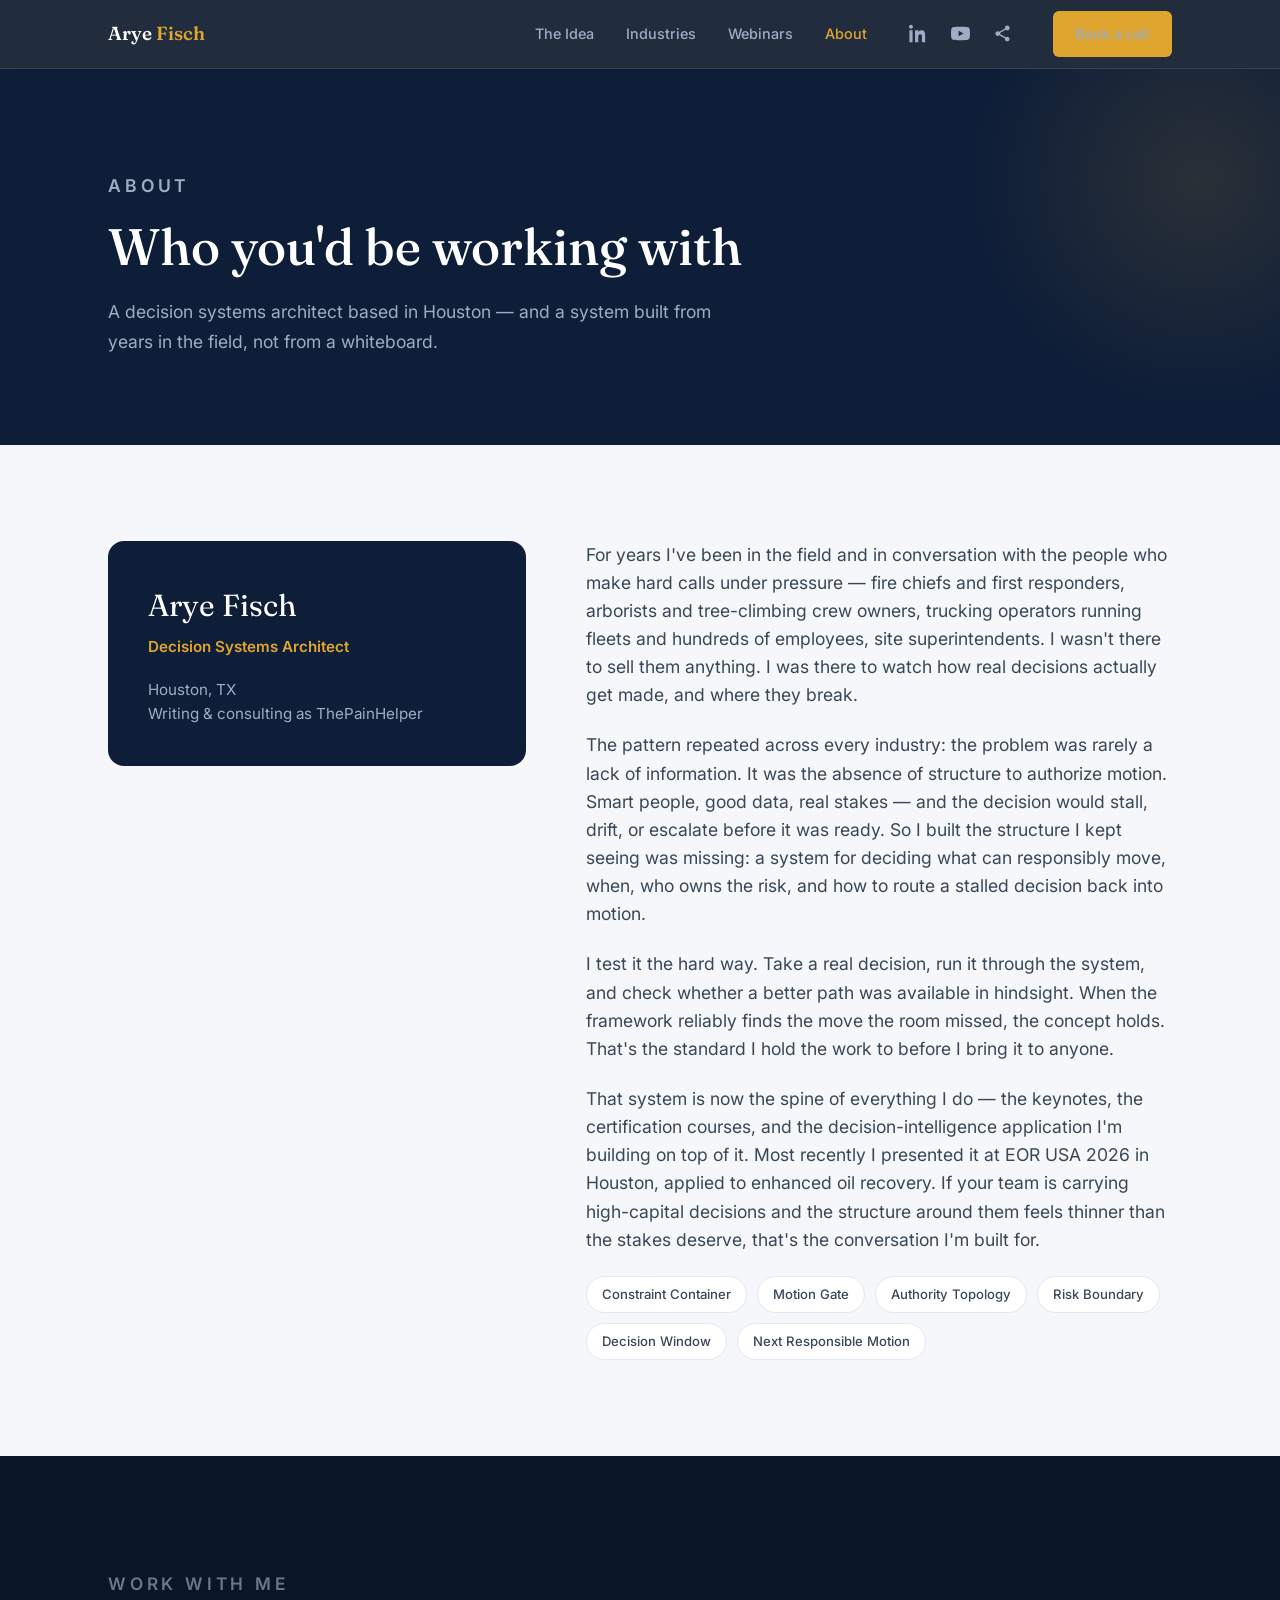
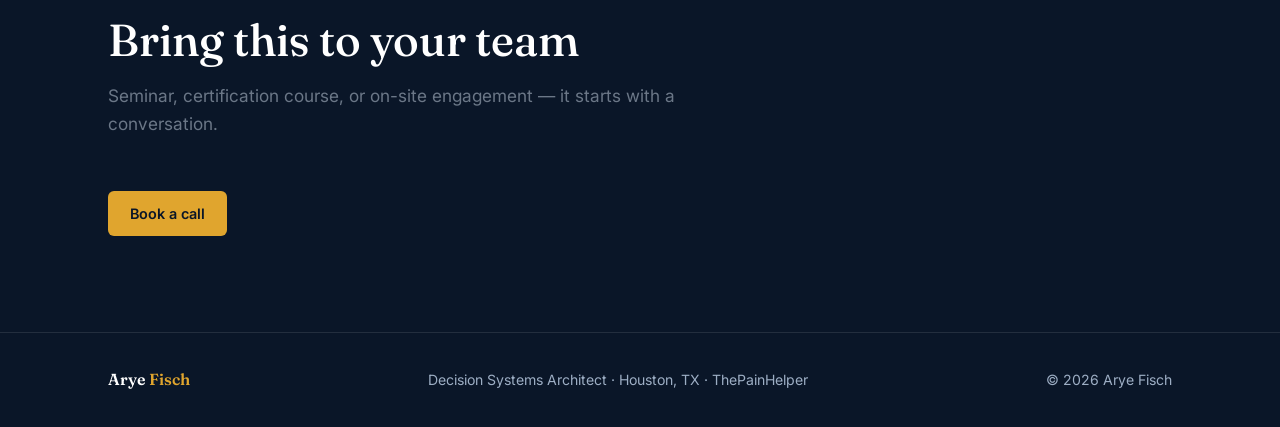
==== about.html @ ab2cb219 "Add files via upload" ====
<!DOCTYPE html>
<!-- aryefisch.com | Created: 2026-06-19 08:44 CDT (regenerated) -->
<html lang="en">
<head>
<meta charset="UTF-8" />
<meta name="viewport" content="width=device-width, initial-scale=1.0" />
<title>About — Arye Fisch</title>
<meta name="description" content="Arye Fisch, decision systems architect in Houston. Years of fieldwork across high-stakes industries, distilled into a system for what's allowed to move." />
<meta property="og:type" content="website" />
<meta property="og:site_name" content="Arye Fisch" />
<meta property="og:title" content="About — Arye Fisch" />
<meta property="og:description" content="Arye Fisch, decision systems architect in Houston. Years of fieldwork across high-stakes industries, distilled into a system for what's allowed to move." />
<meta property="og:url" content="https://aryefisch.com/about.html" />
<meta property="og:image" content="https://aryefisch.com/og-card.png" />
<meta property="og:image:width" content="1200" />
<meta property="og:image:height" content="630" />
<meta name="twitter:card" content="summary_large_image" />
<meta name="twitter:title" content="About — Arye Fisch" />
<meta name="twitter:description" content="Arye Fisch, decision systems architect in Houston. Years of fieldwork across high-stakes industries, distilled into a system for what's allowed to move." />
<meta name="twitter:image" content="https://aryefisch.com/og-card.png" />
<link rel="icon" type="image/png" sizes="32x32" href="favicon-32.png" />
<link rel="apple-touch-icon" href="apple-touch-icon.png" />
<link rel="preconnect" href="https://fonts.googleapis.com" />
<link rel="preconnect" href="https://fonts.gstatic.com" crossorigin />
<link href="https://fonts.googleapis.com/css2?family=Fraunces:opsz,wght@9..144,400;9..144,500;9..144,600&family=Inter:wght@400;500;600;700&display=swap" rel="stylesheet" />
<link rel="stylesheet" href="styles.css" />
</head>
<body>
<header>
  <div class="wrap nav">
    <a href="index.html" class="brand">Arye <span>Fisch</span></a>
    <nav class="nav-links" id="navLinks">
      <a href="idea.html">The Idea</a>
      <a href="industries.html">Industries</a>
      <a href="webinars.html">Webinars</a>
      <a href="about.html" class="active">About</a>
      <div class="nav-social">
        <a href="https://www.linkedin.com/in/arye-fisch-304724164" class="ic" aria-label="LinkedIn" target="_blank" rel="noopener"><svg viewBox="0 0 24 24"><path d="M4.98 3.5C4.98 4.88 3.87 6 2.5 6S0 4.88 0 3.5 1.12 1 2.5 1s2.48 1.12 2.48 2.5zM.5 8h4V23h-4V8zm7.5 0h3.8v2.05h.05c.53-1 1.83-2.05 3.77-2.05 4.03 0 4.78 2.65 4.78 6.1V23h-4v-6.6c0-1.57-.03-3.6-2.2-3.6-2.2 0-2.53 1.72-2.53 3.49V23h-4V8z"/></svg></a>
        <a href="https://www.youtube.com/@AryeFisch" class="ic" aria-label="YouTube" target="_blank" rel="noopener"><svg viewBox="0 0 24 24"><path d="M23.5 6.2a3 3 0 0 0-2.1-2.1C19.5 3.5 12 3.5 12 3.5s-7.5 0-9.4.6A3 3 0 0 0 .5 6.2 31 31 0 0 0 0 12a31 31 0 0 0 .5 5.8 3 3 0 0 0 2.1 2.1c1.9.6 9.4.6 9.4.6s7.5 0 9.4-.6a3 3 0 0 0 2.1-2.1A31 31 0 0 0 24 12a31 31 0 0 0-.5-5.8zM9.6 15.6V8.4l6.2 3.6-6.2 3.6z"/></svg></a>
        <button class="ic share-btn" id="shareBtn" aria-label="Share this site"><svg viewBox="0 0 24 24"><path d="M18 16.08c-.76 0-1.44.3-1.96.77L8.91 12.7c.05-.23.09-.46.09-.7s-.04-.47-.09-.7l7.05-4.11c.54.5 1.25.81 2.04.81 1.66 0 3-1.34 3-3s-1.34-3-3-3-3 1.34-3 3c0 .24.04.47.09.7L8.04 9.81C7.5 9.31 6.79 9 6 9c-1.66 0-3 1.34-3 3s1.34 3 3 3c.79 0 1.5-.31 2.04-.81l7.12 4.16c-.05.21-.08.43-.08.65 0 1.61 1.31 2.92 2.92 2.92s2.92-1.31 2.92-2.92-1.31-2.92-2.92-2.92z"/></svg></button>
      </div>
      <a href="index.html#contact" class="btn btn-amber">Book a call</a>
    </nav>
    <button class="nav-toggle" id="navToggle" aria-label="Menu" aria-expanded="false"><span></span><span></span><span></span></button>
  </div>
</header>

<section class="page-hero">
  <div class="wrap">
    <p class="eyebrow">About</p>
    <h1>Who you'd be working with</h1>
    <p>A decision systems architect based in Houston — and a system built from years in the field, not from a whiteboard.</p>
  </div>
</section>

<section>
  <div class="wrap">
    <div class="about-grid">
      <div class="about-card">
        <div class="name">Arye Fisch</div>
        <div class="role">Decision Systems Architect</div>
        <div class="loc">Houston, TX<br>Writing &amp; consulting as ThePainHelper</div>
      </div>
      <div class="about-body">
        <p>For years I've been in the field and in conversation with the people who make hard calls under pressure — fire chiefs and first responders, arborists and tree-climbing crew owners, trucking operators running fleets and hundreds of employees, site superintendents. I wasn't there to sell them anything. I was there to watch how real decisions actually get made, and where they break.</p>
        <p>The pattern repeated across every industry: the problem was rarely a lack of information. It was the absence of structure to authorize motion. Smart people, good data, real stakes — and the decision would stall, drift, or escalate before it was ready. So I built the structure I kept seeing was missing: a system for deciding what can responsibly move, when, who owns the risk, and how to route a stalled decision back into motion.</p>
        <p>I test it the hard way. Take a real decision, run it through the system, and check whether a better path was available in hindsight. When the framework reliably finds the move the room missed, the concept holds. That's the standard I hold the work to before I bring it to anyone.</p>
        <p>That system is now the spine of everything I do — the keynotes, the certification courses, and the decision-intelligence application I'm building on top of it. Most recently I presented it at EOR USA 2026 in Houston, applied to enhanced oil recovery. If your team is carrying high-capital decisions and the structure around them feels thinner than the stakes deserve, that's the conversation I'm built for.</p>
        <div class="vocab"><span>Constraint Container</span><span>Motion Gate</span><span>Authority Topology</span><span>Risk Boundary</span><span>Decision Window</span><span>Next Responsible Motion</span></div>
      </div>
    </div>
  </div>
</section>

<section class="contact">
  <div class="wrap">
    <div class="section-head on-dark"><p class="eyebrow">Work with me</p><h2>Bring this to your team</h2><p>Seminar, certification course, or on-site engagement — it starts with a conversation.</p></div>
    <a href="index.html#contact" class="btn btn-amber">Book a call</a>
  </div>
</section>
<footer>
  <div class="wrap foot">
    <span class="brand">Arye <span style="color:var(--amber)">Fisch</span></span>
    <span>Decision Systems Architect · Houston, TX · ThePainHelper</span>
    <span>© 2026 Arye Fisch</span>
  </div>
</footer>
<script>
  const toggle=document.getElementById('navToggle'),links=document.getElementById('navLinks');
  toggle.addEventListener('click',()=>{const o=links.classList.toggle('open');toggle.setAttribute('aria-expanded',o);});
  links.querySelectorAll('a').forEach(a=>a.addEventListener('click',()=>links.classList.remove('open')));
  const sb=document.getElementById('shareBtn');
  if(sb){sb.addEventListener('click',async()=>{const data={title:document.title,text:'Decision intelligence for high-stakes decisions.',url:location.href};try{if(navigator.share){await navigator.share(data);}else{await navigator.clipboard.writeText(location.href);sb.classList.add('copied');setTimeout(()=>sb.classList.remove('copied'),1600);}}catch(e){}});}
  const io=new IntersectionObserver(es=>{es.forEach(e=>{if(e.isIntersecting){e.target.classList.add('in');io.unobserve(e.target);}})},{threshold:0.12});
  document.querySelectorAll('.section-head,.about-grid,.about-body p').forEach(el=>{el.classList.add('reveal');io.observe(el);});
</script>
</body>
</html>
---- styles.css ----
/*  aryefisch.com — shared styles
    Created: 2026-06-19 08:44 CDT
    Linked by index.html, idea.html, webinars.html, about.html  */

:root{
  --ink:#0E1E38; --ink-deep:#0A1628;
  --amber:#E0A52E; --amber-soft:#f0c468;
  --paper:#F5F7FA; --paper-2:#ffffff;
  --slate:#3A4757; --muted:#6B7787; --muted-dark:#9DAEC4;
  --line:#E2E8F0; --line-dark:rgba(255,255,255,0.10);
  --serif:'Fraunces',Georgia,serif; --sans:'Inter',system-ui,-apple-system,sans-serif;
  --wrap:1120px;
}
*{box-sizing:border-box;}
html{scroll-behavior:smooth;}
body{margin:0;font-family:var(--sans);color:var(--slate);background:var(--paper);line-height:1.6;-webkit-font-smoothing:antialiased;}
a{color:inherit;text-decoration:none;}
.wrap{max-width:var(--wrap);margin:0 auto;padding:0 28px;}
.eyebrow{font-size:.72rem;font-weight:600;letter-spacing:.22em;text-transform:uppercase;color:var(--amber);}
h1,h2,h3{font-family:var(--serif);font-weight:500;line-height:1.1;margin:0;}

/* NAV */
header{position:sticky;top:0;z-index:50;background:rgba(10,22,40,.9);backdrop-filter:blur(10px);border-bottom:1px solid var(--line-dark);}
.nav{display:flex;align-items:center;justify-content:space-between;height:68px;}
.brand{font-family:var(--serif);font-size:1.18rem;font-weight:600;color:#fff;}
.brand span{color:var(--amber);}
.nav-links{display:flex;align-items:center;gap:32px;}
.nav-links a{font-size:.9rem;font-weight:500;color:var(--muted-dark);transition:color .2s;}
.nav-links a:hover,.nav-links a.active{color:#fff;}
.nav-links a.active{color:var(--amber);}
.btn{display:inline-block;font-family:var(--sans);font-weight:600;font-size:.9rem;padding:11px 22px;border-radius:6px;transition:transform .15s,background .2s;cursor:pointer;border:none;}
.btn-amber{background:var(--amber);color:var(--ink-deep);}
.btn-amber:hover{background:var(--amber-soft);transform:translateY(-1px);}
.btn-ghost{border:1px solid var(--line-dark);color:#fff;background:transparent;}
.btn-ghost:hover{border-color:var(--amber);color:var(--amber);}
.nav-toggle{display:none;background:none;border:none;cursor:pointer;padding:8px;}
.nav-toggle span{display:block;width:22px;height:2px;background:#fff;margin:4px 0;transition:.25s;}

/* HERO (home) */
.hero{background:var(--ink);color:#fff;padding:104px 0 112px;position:relative;overflow:hidden;}
.hero::after{content:"";position:absolute;right:-12%;top:-30%;width:640px;height:640px;background:radial-gradient(circle,rgba(224,165,46,.16),transparent 62%);pointer-events:none;}
.hero .eyebrow{margin-bottom:26px;}
.hero h1{font-size:clamp(2.4rem,5.4vw,4.2rem);letter-spacing:-.01em;max-width:16ch;}
.hero h1 .accent{color:var(--amber);font-style:italic;}
.hero p.lede{margin:30px 0 38px;max-width:54ch;font-size:1.12rem;color:var(--muted-dark);line-height:1.7;}
.hero-cta{display:flex;gap:14px;flex-wrap:wrap;}
.rule{margin-top:54px;padding-top:22px;border-top:1px solid var(--line-dark);font-family:var(--serif);font-style:italic;font-size:1.05rem;color:#cdd8e8;}

/* PAGE HERO (interior) */
.page-hero{background:var(--ink);color:#fff;padding:80px 0 70px;position:relative;overflow:hidden;}
.page-hero::after{content:"";position:absolute;right:-14%;top:-40%;width:520px;height:520px;background:radial-gradient(circle,rgba(224,165,46,.13),transparent 62%);pointer-events:none;}
.page-hero .eyebrow{margin-bottom:18px;}
.page-hero h1{font-size:clamp(2rem,4.4vw,3.2rem);max-width:20ch;}
.page-hero p{margin-top:22px;max-width:56ch;font-size:1.1rem;color:var(--muted-dark);line-height:1.7;}

/* SECTIONS */
section{padding:96px 0;}
.section-head{max-width:62ch;margin-bottom:54px;}
.section-head h2{font-size:clamp(1.8rem,3.6vw,2.7rem);margin-top:14px;color:var(--ink);}
.section-head.on-dark h2{color:#fff;}
.section-head p{margin-top:18px;font-size:1.08rem;color:var(--muted);}
.on-dark .section-head p{color:var(--muted-dark);}
.dark{background:var(--ink-deep);color:#fff;}
.lead-body p{font-size:1.1rem;color:var(--slate);max-width:64ch;margin:0 0 22px;}
.dark .lead-body p{color:#dbe3ef;}

/* CONTRAST */
.contrast{display:grid;grid-template-columns:1fr 1fr;gap:24px;}
.contrast .col{background:rgba(255,255,255,.03);border:1px solid var(--line-dark);border-radius:12px;padding:34px;}
.contrast .col h3{font-size:1.15rem;margin-bottom:20px;font-family:var(--sans);font-weight:600;}
.contrast .is h3{color:var(--amber);} .contrast .not h3{color:#E06B5A;}
.contrast ul{list-style:none;margin:0;padding:0;}
.contrast li{padding:11px 0;border-bottom:1px solid var(--line-dark);font-size:1.02rem;color:#dbe3ef;}
.contrast li:last-child{border-bottom:none;}

/* CARDS */
.cards{display:grid;grid-template-columns:repeat(3,1fr);gap:24px;}
.card{background:var(--paper-2);border:1px solid var(--line);border-radius:14px;padding:34px 30px;display:flex;flex-direction:column;transition:transform .2s,box-shadow .2s,border-color .2s;}
.card:hover{transform:translateY(-4px);box-shadow:0 18px 40px -22px rgba(14,30,56,.35);border-color:var(--amber);}
.card .kicker{font-size:.72rem;font-weight:600;letter-spacing:.2em;text-transform:uppercase;color:var(--amber);}
.card h3{font-size:1.5rem;margin:14px 0;color:var(--ink);}
.card p{font-size:1rem;color:var(--muted);flex-grow:1;}
.card a.more{margin-top:22px;font-weight:600;font-size:.92rem;color:var(--ink);}
.card a.more:hover{color:var(--amber);}

/* REVERSE VALIDATION block */
.rv{display:grid;grid-template-columns:1fr 1fr;gap:30px;align-items:stretch;}
.rv .step{background:var(--paper-2);border:1px solid var(--line);border-left:3px solid var(--amber);border-radius:10px;padding:28px;}
.rv .step .n{font-family:var(--serif);font-size:1.1rem;color:var(--amber);font-weight:600;}
.rv .step h3{font-size:1.2rem;margin:8px 0 10px;color:var(--ink);}
.rv .step p{color:var(--muted);font-size:1rem;margin:0;}
.callout{background:var(--ink);color:#fff;border-radius:14px;padding:40px;margin-top:40px;}
.callout .eyebrow{margin-bottom:14px;}
.callout p{font-family:var(--serif);font-style:italic;font-size:1.3rem;line-height:1.5;color:#fff;max-width:40ch;margin:0;}

/* VIDEO */
.video-embed{position:relative;width:100%;padding-top:56.25%;border-radius:12px;overflow:hidden;background:var(--ink-deep);border:1px solid var(--line);}
.video-embed iframe{position:absolute;inset:0;width:100%;height:100%;border:0;}
.video-grid{display:grid;grid-template-columns:1fr 1fr;gap:28px;}
.video-placeholder{position:relative;width:100%;padding-top:56.25%;border-radius:12px;background:var(--ink-deep);border:1px dashed var(--line-dark);}
.video-placeholder span{position:absolute;inset:0;display:flex;align-items:center;justify-content:center;color:var(--muted-dark);font-size:.92rem;text-align:center;padding:20px;}

/* WEBINARS */
.webinar-card{background:var(--paper-2);border:1px solid var(--line);border-radius:14px;padding:36px;display:grid;grid-template-columns:auto 1fr auto;gap:30px;align-items:center;}
.webinar-card .date{text-align:center;border-right:1px solid var(--line);padding-right:30px;}
.webinar-card .date .day{font-family:var(--serif);font-size:2.4rem;color:var(--ink);line-height:1;}
.webinar-card .date .mo{font-size:.8rem;font-weight:600;letter-spacing:.18em;text-transform:uppercase;color:var(--amber);margin-top:6px;}
.webinar-card h3{font-size:1.4rem;color:var(--ink);}
.webinar-card .meta{color:var(--muted);font-size:.95rem;margin-top:6px;}
.empty-state{background:var(--paper-2);border:1px dashed var(--line);border-radius:14px;padding:46px;text-align:center;}
.empty-state h3{font-size:1.4rem;color:var(--ink);margin-bottom:12px;}
.empty-state p{color:var(--muted);max-width:46ch;margin:0 auto 24px;}
.expect{display:grid;grid-template-columns:repeat(3,1fr);gap:24px;margin-top:10px;}
.expect .item{padding:26px;background:rgba(255,255,255,.03);border:1px solid var(--line-dark);border-radius:12px;}
.expect .item h4{font-family:var(--sans);font-weight:600;color:var(--amber);margin:0 0 10px;font-size:1.05rem;}
.expect .item p{margin:0;color:#dbe3ef;font-size:.98rem;}

/* ABOUT */
.about-grid{display:grid;grid-template-columns:1fr 1.4fr;gap:60px;align-items:start;}
.about-card{background:var(--ink);color:#fff;border-radius:16px;padding:40px;position:sticky;top:92px;}
.about-card .name{font-family:var(--serif);font-size:1.9rem;color:#fff;}
.about-card .role{color:var(--amber);font-weight:600;font-size:.95rem;margin-top:6px;}
.about-card .loc{color:var(--muted-dark);margin-top:18px;font-size:.95rem;}
.about-body p{font-size:1.1rem;color:var(--slate);margin:0 0 22px;}
.vocab{display:flex;flex-wrap:wrap;gap:10px;margin-top:8px;}
.vocab span{font-size:.82rem;font-weight:500;color:var(--slate);background:#fff;border:1px solid var(--line);border-radius:30px;padding:7px 15px;}

/* CREDIBILITY BAND (under hero) */
.cred-band{background:var(--paper-2);border-bottom:1px solid var(--line);padding:22px 0;}
.cred{display:flex;align-items:center;gap:18px;flex-wrap:wrap;}
.cred .eyebrow{flex-shrink:0;}
.cred p{margin:0;color:var(--slate);font-size:1rem;flex:1;min-width:240px;}
.cred p strong{color:var(--ink);font-weight:600;}
.cred a{color:var(--ink);font-weight:600;font-size:.92rem;flex-shrink:0;}
.cred a:hover{color:var(--amber);}

/* DARK CARD VARIANT (for offer section on dark) */
.dark .card{background:rgba(255,255,255,.04);border-color:var(--line-dark);}
.dark .card h3{color:#fff;}
.dark .card p{color:var(--muted-dark);}
.dark .card a.more{color:#fff;}
.dark .card:hover{border-color:var(--amber);box-shadow:none;}

/* PROOF */
.proof{background:var(--ink);color:#fff;text-align:center;padding:72px 0;}
.proof .eyebrow{margin-bottom:18px;}
.proof h2{font-size:clamp(1.6rem,3vw,2.2rem);color:#fff;max-width:24ch;margin:0 auto;}
.proof p{margin-top:16px;color:var(--muted-dark);font-size:1.05rem;}

/* CONTACT */
.contact{background:var(--ink-deep);color:#fff;}
.contact-grid{display:grid;grid-template-columns:1fr 1fr;gap:60px;align-items:start;}
.contact h2{font-size:clamp(1.9rem,3.6vw,2.8rem);color:#fff;}
.contact p.sub{color:var(--muted-dark);font-size:1.08rem;margin-top:18px;max-width:42ch;}
.contact .direct{margin-top:30px;}
.contact .direct a{color:var(--amber);font-weight:600;font-size:1.05rem;}
form{display:flex;flex-direction:column;gap:16px;}
.field label{display:block;font-size:.8rem;font-weight:600;letter-spacing:.08em;text-transform:uppercase;color:var(--muted-dark);margin-bottom:7px;}
.field input,.field textarea{width:100%;background:rgba(255,255,255,.04);border:1px solid var(--line-dark);border-radius:8px;padding:13px 15px;color:#fff;font-family:var(--sans);font-size:1rem;transition:border-color .2s;}
.field input:focus,.field textarea:focus{outline:none;border-color:var(--amber);}
.field textarea{resize:vertical;min-height:120px;}
form .btn-amber{margin-top:6px;align-self:flex-start;}

/* FOOTER */
footer{background:var(--ink-deep);color:var(--muted-dark);border-top:1px solid var(--line-dark);padding:34px 0;}
.foot{display:flex;justify-content:space-between;align-items:center;gap:16px;flex-wrap:wrap;font-size:.88rem;}
.foot .brand{font-size:1rem;}

/* reveal */
.reveal{opacity:0;transform:translateY(20px);transition:opacity .7s ease,transform .7s ease;}
.reveal.in{opacity:1;transform:none;}

@media(max-width:880px){
  .nav-links{position:fixed;inset:68px 0 auto 0;background:var(--ink-deep);flex-direction:column;gap:0;padding:8px 0;border-bottom:1px solid var(--line-dark);display:none;}
  .nav-links.open{display:flex;}
  .nav-links a{padding:15px 28px;width:100%;}
  .nav-links .btn{margin:12px 28px;text-align:center;}
  .nav-toggle{display:block;}
  .contrast,.cards,.about-grid,.contact-grid,.rv,.video-grid,.expect{grid-template-columns:1fr;}
  .about-card{position:static;order:-1;}
  .webinar-card{grid-template-columns:1fr;text-align:center;}
  .webinar-card .date{border-right:none;border-bottom:1px solid var(--line);padding:0 0 18px;}
  section{padding:72px 0;}
  .hero{padding:80px 0 88px;}
}
@media(prefers-reduced-motion:reduce){
  *{scroll-behavior:auto;}
  .reveal{opacity:1;transform:none;transition:none;}
  .card:hover,.btn:hover{transform:none;}
}

/* ============ ADDED: nav social + share, industries, scope, linkedin ============ */

/* NAV SOCIAL + SHARE */
.nav-social{display:flex;align-items:center;gap:4px;}
.ic{display:inline-flex;align-items:center;justify-content:center;width:38px;height:38px;border-radius:8px;color:var(--muted-dark);background:transparent;border:none;cursor:pointer;transition:color .2s,background .2s;position:relative;}
.ic:hover{color:#fff;background:rgba(255,255,255,.07);}
.ic svg{width:19px;height:19px;fill:currentColor;}
.share-btn.copied::after{content:"Link copied";position:absolute;top:42px;right:0;background:var(--amber);color:var(--ink-deep);font-size:.72rem;font-weight:600;padding:5px 9px;border-radius:6px;white-space:nowrap;}

/* SCOPE (bigness, felt) */
.scope-statement{font-family:var(--serif);font-size:clamp(1.6rem,3.4vw,2.45rem);line-height:1.34;color:#fff;max-width:22ch;}
.scope-statement .am{color:var(--amber);font-style:italic;}
.scope-note{margin-top:28px;color:var(--muted-dark);font-size:1.05rem;max-width:52ch;}

/* INDUSTRIES ACCORDION */
.industries{display:flex;flex-direction:column;gap:16px;max-width:880px;}
.acc{border:1px solid var(--line);border-radius:14px;background:var(--paper-2);overflow:hidden;transition:border-color .2s;}
.acc[open]{border-color:var(--amber);}
.acc summary{list-style:none;cursor:pointer;padding:28px 30px;display:flex;align-items:center;gap:18px;}
.acc summary::-webkit-details-marker{display:none;}
.acc .tag{font-size:.68rem;font-weight:600;letter-spacing:.16em;text-transform:uppercase;color:var(--amber);border:1px solid var(--amber);border-radius:30px;padding:4px 11px;flex-shrink:0;}
.acc .tag.soon{color:var(--muted);border-color:var(--line);}
.acc summary h3{font-size:1.45rem;color:var(--ink);flex:1;}
.acc .plus{width:22px;height:22px;flex-shrink:0;position:relative;}
.acc .plus::before,.acc .plus::after{content:"";position:absolute;background:var(--muted);border-radius:2px;transition:transform .25s;}
.acc .plus::before{top:10px;left:1px;width:20px;height:2px;}
.acc .plus::after{left:10px;top:1px;width:2px;height:20px;}
.acc[open] .plus::after{transform:rotate(90deg);opacity:0;}
.acc .body{padding:4px 30px 34px;}
.acc .body>p{color:var(--slate);font-size:1.05rem;margin:0 0 22px;max-width:64ch;}
.acc h4{font-family:var(--sans);font-size:.78rem;font-weight:600;letter-spacing:.14em;text-transform:uppercase;color:var(--amber);margin:26px 0 14px;}
.acc ul.plain{list-style:none;margin:0;padding:0;}
.acc ul.plain li{padding:9px 0 9px 22px;position:relative;color:var(--slate);border-bottom:1px solid var(--line);}
.acc ul.plain li:last-child{border-bottom:none;}
.acc ul.plain li::before{content:"";position:absolute;left:2px;top:17px;width:7px;height:7px;border-radius:50%;background:var(--amber);}
.offer{display:grid;grid-template-columns:repeat(3,1fr);gap:16px;}
.offer .o{border:1px solid var(--line);border-radius:10px;padding:22px;}
.offer .o .k{font-size:.7rem;font-weight:600;letter-spacing:.14em;text-transform:uppercase;color:var(--amber);}
.offer .o strong{display:block;font-family:var(--serif);font-weight:600;font-size:1.12rem;color:var(--ink);margin:8px 0 8px;}
.offer .o p{margin:0;font-size:.94rem;color:var(--muted);}
.acc.locked{opacity:.7;}
.acc.locked summary{cursor:default;}
.acc.locked summary h3{color:var(--muted);}

/* LATEST ON LINKEDIN */
.li-latest{display:inline-flex;align-items:center;gap:16px;background:var(--paper-2);border:1px solid var(--line);border-radius:12px;padding:16px 24px 16px 18px;transition:border-color .2s,transform .15s;}
.li-latest:hover{border-color:var(--amber);transform:translateY(-2px);}
.li-latest .badge{width:42px;height:42px;border-radius:9px;background:var(--ink);display:flex;align-items:center;justify-content:center;color:#fff;flex-shrink:0;}
.li-latest .badge svg{width:21px;height:21px;fill:currentColor;}
.li-latest .t{font-size:.72rem;letter-spacing:.14em;text-transform:uppercase;color:var(--muted);font-weight:600;}
.li-latest .h{color:var(--ink);font-weight:600;font-size:1.02rem;margin-top:3px;}
.li-latest .arrow{color:var(--amber);font-weight:700;margin-left:6px;}

@media(max-width:880px){
  .offer{grid-template-columns:1fr;}
  .nav-social{order:-1;width:100%;justify-content:flex-start;padding:12px 22px;border-bottom:1px solid var(--line-dark);margin-bottom:4px;gap:8px;}
}
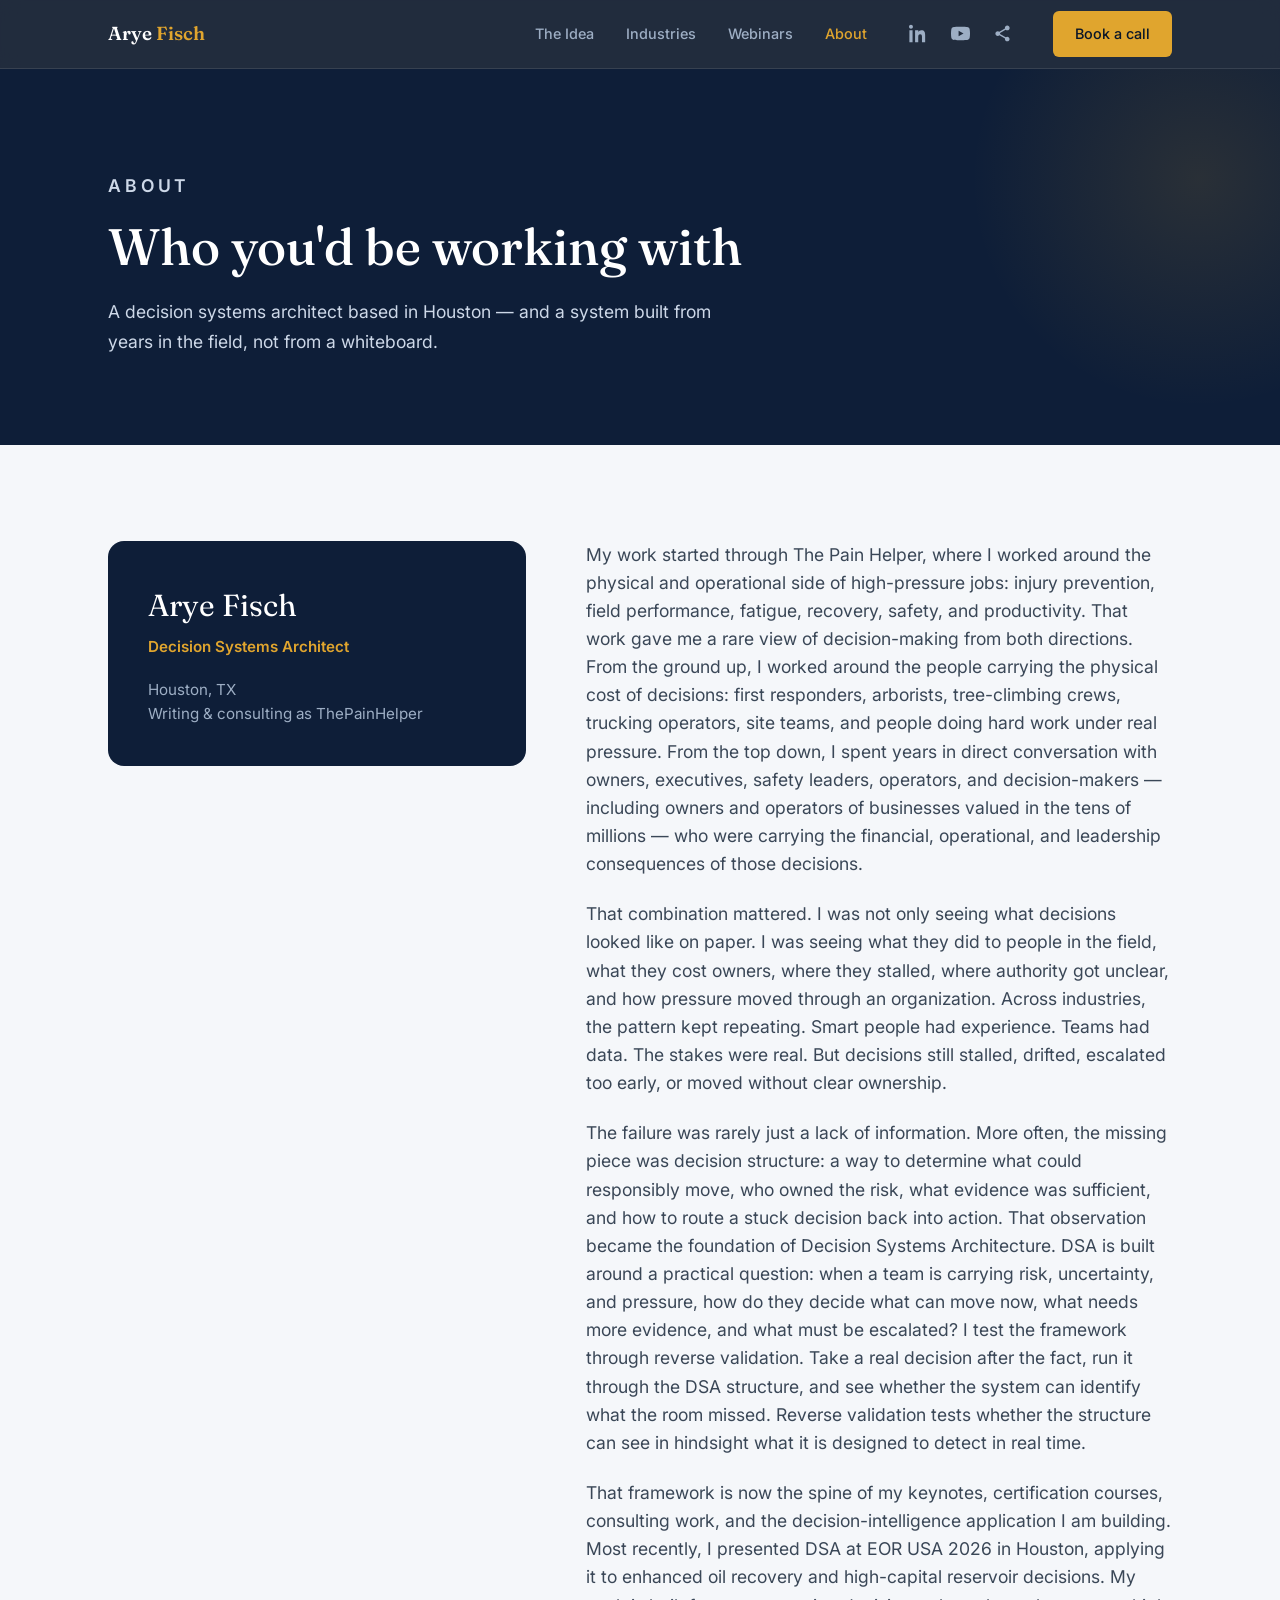
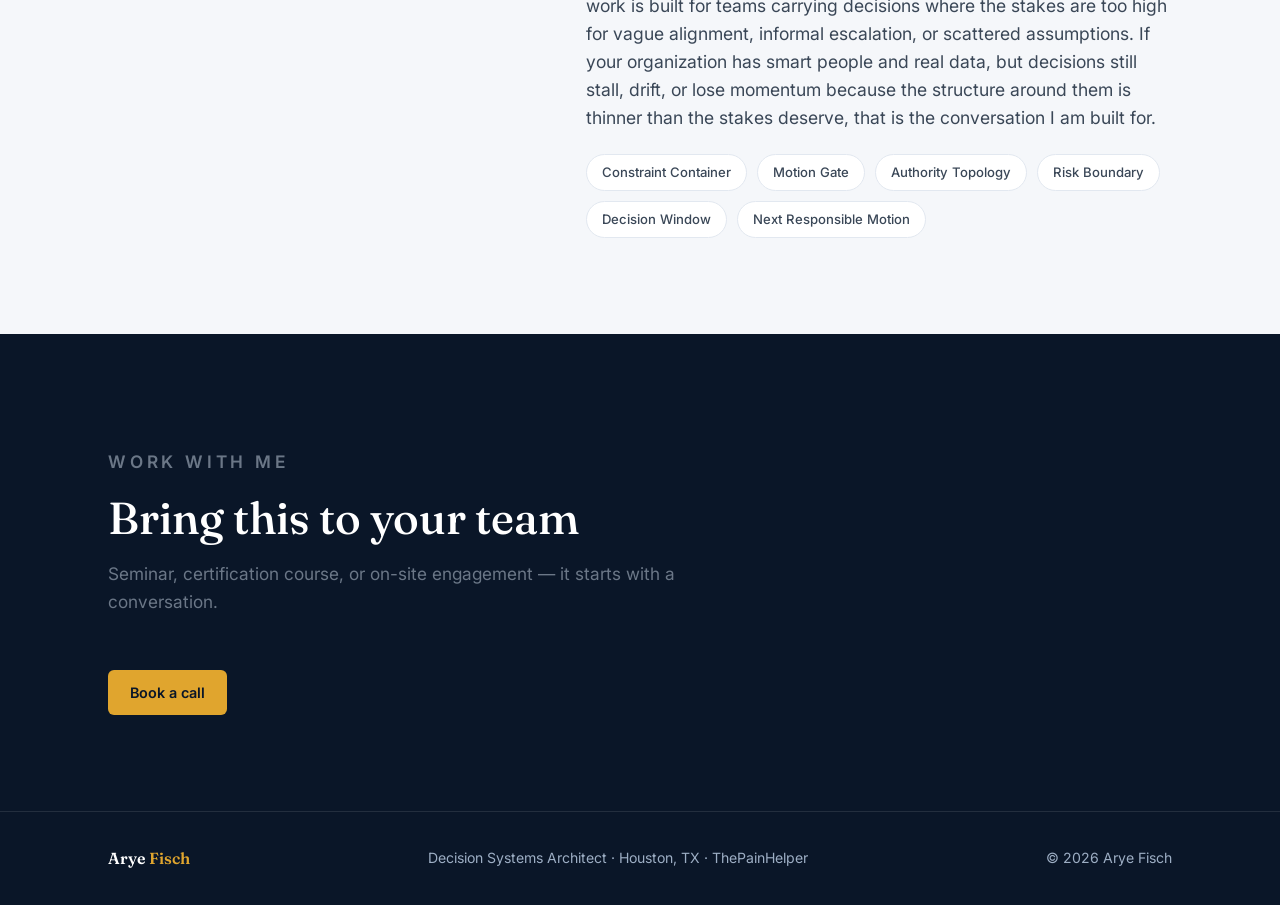
==== commit 3a5d9dc5: "Update about.html" ====
--- a/about.html
+++ b/about.html
@@ -62,10 +62,10 @@
         <div class="loc">Houston, TX<br>Writing &amp; consulting as ThePainHelper</div>
       </div>
       <div class="about-body">
-        <p>For years I've been in the field and in conversation with the people who make hard calls under pressure — fire chiefs and first responders, arborists and tree-climbing crew owners, trucking operators running fleets and hundreds of employees, site superintendents. I wasn't there to sell them anything. I was there to watch how real decisions actually get made, and where they break.</p>
-        <p>The pattern repeated across every industry: the problem was rarely a lack of information. It was the absence of structure to authorize motion. Smart people, good data, real stakes — and the decision would stall, drift, or escalate before it was ready. So I built the structure I kept seeing was missing: a system for deciding what can responsibly move, when, who owns the risk, and how to route a stalled decision back into motion.</p>
-        <p>I test it the hard way. Take a real decision, run it through the system, and check whether a better path was available in hindsight. When the framework reliably finds the move the room missed, the concept holds. That's the standard I hold the work to before I bring it to anyone.</p>
-        <p>That system is now the spine of everything I do — the keynotes, the certification courses, and the decision-intelligence application I'm building on top of it. Most recently I presented it at EOR USA 2026 in Houston, applied to enhanced oil recovery. If your team is carrying high-capital decisions and the structure around them feels thinner than the stakes deserve, that's the conversation I'm built for.</p>
+        <p>My work started through The Pain Helper, where I worked around the physical and operational side of high-pressure jobs: injury prevention, field performance, fatigue, recovery, safety, and productivity. That work gave me a rare view of decision-making from both directions. From the ground up, I worked around the people carrying the physical cost of decisions: first responders, arborists, tree-climbing crews, trucking operators, site teams, and people doing hard work under real pressure. From the top down, I spent years in direct conversation with owners, executives, safety leaders, operators, and decision-makers — including owners and operators of businesses valued in the tens of millions — who were carrying the financial, operational, and leadership consequences of those decisions.</p>
+        <p>That combination mattered. I was not only seeing what decisions looked like on paper. I was seeing what they did to people in the field, what they cost owners, where they stalled, where authority got unclear, and how pressure moved through an organization. Across industries, the pattern kept repeating. Smart people had experience. Teams had data. The stakes were real. But decisions still stalled, drifted, escalated too early, or moved without clear ownership.</p>
+        <p>The failure was rarely just a lack of information. More often, the missing piece was decision structure: a way to determine what could responsibly move, who owned the risk, what evidence was sufficient, and how to route a stuck decision back into action. That observation became the foundation of Decision Systems Architecture. DSA is built around a practical question: when a team is carrying risk, uncertainty, and pressure, how do they decide what can move now, what needs more evidence, and what must be escalated? I test the framework through reverse validation. Take a real decision after the fact, run it through the DSA structure, and see whether the system can identify what the room missed. Reverse validation tests whether the structure can see in hindsight what it is designed to detect in real time.</p>
+        <p>That framework is now the spine of my keynotes, certification courses, consulting work, and the decision-intelligence application I am building. Most recently, I presented DSA at EOR USA 2026 in Houston, applying it to enhanced oil recovery and high-capital reservoir decisions. My work is built for teams carrying decisions where the stakes are too high for vague alignment, informal escalation, or scattered assumptions. If your organization has smart people and real data, but decisions still stall, drift, or lose momentum because the structure around them is thinner than the stakes deserve, that is the conversation I am built for.</p>
         <div class="vocab"><span>Constraint Container</span><span>Motion Gate</span><span>Authority Topology</span><span>Risk Boundary</span><span>Decision Window</span><span>Next Responsible Motion</span></div>
       </div>
     </div>
--- a/styles.css
+++ b/styles.css
@@ -31,6 +31,8 @@
 .btn{display:inline-block;font-family:var(--sans);font-weight:600;font-size:.9rem;padding:11px 22px;border-radius:6px;transition:transform .15s,background .2s;cursor:pointer;border:none;}
 .btn-amber{background:var(--amber);color:var(--ink-deep);}
 .btn-amber:hover{background:var(--amber-soft);transform:translateY(-1px);}
+/* keep the nav "Book a call" label dark + visible (override generic .nav-links a color) */
+.nav-links a.btn.btn-amber,.nav-links a.btn.btn-amber:hover{color:var(--ink-deep);}
 .btn-ghost{border:1px solid var(--line-dark);color:#fff;background:transparent;}
 .btn-ghost:hover{border-color:var(--amber);color:var(--amber);}
 .nav-toggle{display:none;background:none;border:none;cursor:pointer;padding:8px;}
@@ -42,7 +44,7 @@
 .hero .eyebrow{margin-bottom:26px;}
 .hero h1{font-size:clamp(2.4rem,5.4vw,4.2rem);letter-spacing:-.01em;max-width:16ch;}
 .hero h1 .accent{color:var(--amber);font-style:italic;}
-.hero p.lede{margin:30px 0 38px;max-width:54ch;font-size:1.12rem;color:var(--muted-dark);line-height:1.7;}
+.hero p.lede{margin:30px 0 38px;max-width:54ch;font-size:1.12rem;color:#cdd8e8;line-height:1.7;}
 .hero-cta{display:flex;gap:14px;flex-wrap:wrap;}
 .rule{margin-top:54px;padding-top:22px;border-top:1px solid var(--line-dark);font-family:var(--serif);font-style:italic;font-size:1.05rem;color:#cdd8e8;}
 
@@ -51,7 +53,7 @@
 .page-hero::after{content:"";position:absolute;right:-14%;top:-40%;width:520px;height:520px;background:radial-gradient(circle,rgba(224,165,46,.13),transparent 62%);pointer-events:none;}
 .page-hero .eyebrow{margin-bottom:18px;}
 .page-hero h1{font-size:clamp(2rem,4.4vw,3.2rem);max-width:20ch;}
-.page-hero p{margin-top:22px;max-width:56ch;font-size:1.1rem;color:var(--muted-dark);line-height:1.7;}
+.page-hero p{margin-top:22px;max-width:56ch;font-size:1.1rem;color:#cdd8e8;line-height:1.7;}
 
 /* SECTIONS */
 section{padding:96px 0;}
@@ -59,7 +61,7 @@
 .section-head h2{font-size:clamp(1.8rem,3.6vw,2.7rem);margin-top:14px;color:var(--ink);}
 .section-head.on-dark h2{color:#fff;}
 .section-head p{margin-top:18px;font-size:1.08rem;color:var(--muted);}
-.on-dark .section-head p{color:var(--muted-dark);}
+.on-dark .section-head p{color:#cdd8e8;}
 .dark{background:var(--ink-deep);color:#fff;}
 .lead-body p{font-size:1.1rem;color:var(--slate);max-width:64ch;margin:0 0 22px;}
 .dark .lead-body p{color:#dbe3ef;}
@@ -128,7 +130,9 @@
 /* CREDIBILITY BAND (under hero) */
 .cred-band{background:var(--paper-2);border-bottom:1px solid var(--line);padding:22px 0;}
 .cred{display:flex;align-items:center;gap:18px;flex-wrap:wrap;}
-.cred .eyebrow{flex-shrink:0;}
+.cred .eyebrow{flex-shrink:0;color:#9A6A12;font-size:.78rem;}
+/* deeper gold for eyebrow labels on light sections (amber-on-white is unreadable) */
+.section-head:not(.on-dark) .eyebrow{color:#9A6A12;}
 .cred p{margin:0;color:var(--slate);font-size:1rem;flex:1;min-width:240px;}
 .cred p strong{color:var(--ink);font-weight:600;}
 .cred a{color:var(--ink);font-weight:600;font-size:.92rem;flex-shrink:0;}
@@ -201,7 +205,7 @@
 /* SCOPE (bigness, felt) */
 .scope-statement{font-family:var(--serif);font-size:clamp(1.6rem,3.4vw,2.45rem);line-height:1.34;color:#fff;max-width:22ch;}
 .scope-statement .am{color:var(--amber);font-style:italic;}
-.scope-note{margin-top:28px;color:var(--muted-dark);font-size:1.05rem;max-width:52ch;}
+.scope-note{margin-top:28px;color:#cdd8e8;font-size:1.05rem;max-width:52ch;}
 
 /* INDUSTRIES ACCORDION */
 .industries{display:flex;flex-direction:column;gap:16px;max-width:880px;}
@@ -245,4 +249,187 @@
 @media(max-width:880px){
   .offer{grid-template-columns:1fr;}
   .nav-social{order:-1;width:100%;justify-content:flex-start;padding:12px 22px;border-bottom:1px solid var(--line-dark);margin-bottom:4px;gap:8px;}
-}
+}.dark .lead-body p{color:#dbe3ef;}
+
+/* CONTRAST */
+.contrast{display:grid;grid-template-columns:1fr 1fr;gap:24px;}
+.contrast .col{background:rgba(255,255,255,.03);border:1px solid var(--line-dark);border-radius:12px;padding:34px;}
+.contrast .col h3{font-size:1.15rem;margin-bottom:20px;font-family:var(--sans);font-weight:600;}
+.contrast .is h3{color:var(--amber);} .contrast .not h3{color:#E06B5A;}
+.contrast ul{list-style:none;margin:0;padding:0;}
+.contrast li{padding:11px 0;border-bottom:1px solid var(--line-dark);font-size:1.02rem;color:#dbe3ef;}
+.contrast li:last-child{border-bottom:none;}
+
+/* CARDS */
+.cards{display:grid;grid-template-columns:repeat(3,1fr);gap:24px;}
+.card{background:var(--paper-2);border:1px solid var(--line);border-radius:14px;padding:34px 30px;display:flex;flex-direction:column;transition:transform .2s,box-shadow .2s,border-color .2s;}
+.card:hover{transform:translateY(-4px);box-shadow:0 18px 40px -22px rgba(14,30,56,.35);border-color:var(--amber);}
+.card .kicker{font-size:.72rem;font-weight:600;letter-spacing:.2em;text-transform:uppercase;color:var(--amber);}
+.card h3{font-size:1.5rem;margin:14px 0;color:var(--ink);}
+.card p{font-size:1rem;color:var(--muted);flex-grow:1;}
+.card a.more{margin-top:22px;font-weight:600;font-size:.92rem;color:var(--ink);}
+.card a.more:hover{color:var(--amber);}
+
+/* REVERSE VALIDATION block */
+.rv{display:grid;grid-template-columns:1fr 1fr;gap:30px;align-items:stretch;}
+.rv .step{background:var(--paper-2);border:1px solid var(--line);border-left:3px solid var(--amber);border-radius:10px;padding:28px;}
+.rv .step .n{font-family:var(--serif);font-size:1.1rem;color:var(--amber);font-weight:600;}
+.rv .step h3{font-size:1.2rem;margin:8px 0 10px;color:var(--ink);}
+.rv .step p{color:var(--muted);font-size:1rem;margin:0;}
+.callout{background:var(--ink);color:#fff;border-radius:14px;padding:40px;margin-top:40px;}
+.callout .eyebrow{margin-bottom:14px;}
+.callout p{font-family:var(--serif);font-style:italic;font-size:1.3rem;line-height:1.5;color:#fff;max-width:40ch;margin:0;}
+
+/* VIDEO */
+.video-embed{position:relative;width:100%;padding-top:56.25%;border-radius:12px;overflow:hidden;background:var(--ink-deep);border:1px solid var(--line);}
+.video-embed iframe{position:absolute;inset:0;width:100%;height:100%;border:0;}
+.video-grid{display:grid;grid-template-columns:1fr 1fr;gap:28px;}
+.video-placeholder{position:relative;width:100%;padding-top:56.25%;border-radius:12px;background:var(--ink-deep);border:1px dashed var(--line-dark);}
+.video-placeholder span{position:absolute;inset:0;display:flex;align-items:center;justify-content:center;color:var(--muted-dark);font-size:.92rem;text-align:center;padding:20px;}
+
+/* WEBINARS */
+.webinar-card{background:var(--paper-2);border:1px solid var(--line);border-radius:14px;padding:36px;display:grid;grid-template-columns:auto 1fr auto;gap:30px;align-items:center;}
+.webinar-card .date{text-align:center;border-right:1px solid var(--line);padding-right:30px;}
+.webinar-card .date .day{font-family:var(--serif);font-size:2.4rem;color:var(--ink);line-height:1;}
+.webinar-card .date .mo{font-size:.8rem;font-weight:600;letter-spacing:.18em;text-transform:uppercase;color:var(--amber);margin-top:6px;}
+.webinar-card h3{font-size:1.4rem;color:var(--ink);}
+.webinar-card .meta{color:var(--muted);font-size:.95rem;margin-top:6px;}
+.empty-state{background:var(--paper-2);border:1px dashed var(--line);border-radius:14px;padding:46px;text-align:center;}
+.empty-state h3{font-size:1.4rem;color:var(--ink);margin-bottom:12px;}
+.empty-state p{color:var(--muted);max-width:46ch;margin:0 auto 24px;}
+.expect{display:grid;grid-template-columns:repeat(3,1fr);gap:24px;margin-top:10px;}
+.expect .item{padding:26px;background:rgba(255,255,255,.03);border:1px solid var(--line-dark);border-radius:12px;}
+.expect .item h4{font-family:var(--sans);font-weight:600;color:var(--amber);margin:0 0 10px;font-size:1.05rem;}
+.expect .item p{margin:0;color:#dbe3ef;font-size:.98rem;}
+
+/* ABOUT */
+.about-grid{display:grid;grid-template-columns:1fr 1.4fr;gap:60px;align-items:start;}
+.about-card{background:var(--ink);color:#fff;border-radius:16px;padding:40px;position:sticky;top:92px;}
+.about-card .name{font-family:var(--serif);font-size:1.9rem;color:#fff;}
+.about-card .role{color:var(--amber);font-weight:600;font-size:.95rem;margin-top:6px;}
+.about-card .loc{color:var(--muted-dark);margin-top:18px;font-size:.95rem;}
+.about-body p{font-size:1.1rem;color:var(--slate);margin:0 0 22px;}
+.vocab{display:flex;flex-wrap:wrap;gap:10px;margin-top:8px;}
+.vocab span{font-size:.82rem;font-weight:500;color:var(--slate);background:#fff;border:1px solid var(--line);border-radius:30px;padding:7px 15px;}
+
+/* CREDIBILITY BAND (under hero) */
+.cred-band{background:var(--paper-2);border-bottom:1px solid var(--line);padding:22px 0;}
+.cred{display:flex;align-items:center;gap:18px;flex-wrap:wrap;}
+.cred .eyebrow{flex-shrink:0;}
+.cred p{margin:0;color:var(--slate);font-size:1rem;flex:1;min-width:240px;}
+.cred p strong{color:var(--ink);font-weight:600;}
+.cred a{color:var(--ink);font-weight:600;font-size:.92rem;flex-shrink:0;}
+.cred a:hover{color:var(--amber);}
+
+/* DARK CARD VARIANT (for offer section on dark) */
+.dark .card{background:rgba(255,255,255,.04);border-color:var(--line-dark);}
+.dark .card h3{color:#fff;}
+.dark .card p{color:var(--muted-dark);}
+.dark .card a.more{color:#fff;}
+.dark .card:hover{border-color:var(--amber);box-shadow:none;}
+
+/* PROOF */
+.proof{background:var(--ink);color:#fff;text-align:center;padding:72px 0;}
+.proof .eyebrow{margin-bottom:18px;}
+.proof h2{font-size:clamp(1.6rem,3vw,2.2rem);color:#fff;max-width:24ch;margin:0 auto;}
+.proof p{margin-top:16px;color:var(--muted-dark);font-size:1.05rem;}
+
+/* CONTACT */
+.contact{background:var(--ink-deep);color:#fff;}
+.contact-grid{display:grid;grid-template-columns:1fr 1fr;gap:60px;align-items:start;}
+.contact h2{font-size:clamp(1.9rem,3.6vw,2.8rem);color:#fff;}
+.contact p.sub{color:var(--muted-dark);font-size:1.08rem;margin-top:18px;max-width:42ch;}
+.contact .direct{margin-top:30px;}
+.contact .direct a{color:var(--amber);font-weight:600;font-size:1.05rem;}
+form{display:flex;flex-direction:column;gap:16px;}
+.field label{display:block;font-size:.8rem;font-weight:600;letter-spacing:.08em;text-transform:uppercase;color:var(--muted-dark);margin-bottom:7px;}
+.field input,.field textarea{width:100%;background:rgba(255,255,255,.04);border:1px solid var(--line-dark);border-radius:8px;padding:13px 15px;color:#fff;font-family:var(--sans);font-size:1rem;transition:border-color .2s;}
+.field input:focus,.field textarea:focus{outline:none;border-color:var(--amber);}
+.field textarea{resize:vertical;min-height:120px;}
+form .btn-amber{margin-top:6px;align-self:flex-start;}
+
+/* FOOTER */
+footer{background:var(--ink-deep);color:var(--muted-dark);border-top:1px solid var(--line-dark);padding:34px 0;}
+.foot{display:flex;justify-content:space-between;align-items:center;gap:16px;flex-wrap:wrap;font-size:.88rem;}
+.foot .brand{font-size:1rem;}
+
+/* reveal */
+.reveal{opacity:0;transform:translateY(20px);transition:opacity .7s ease,transform .7s ease;}
+.reveal.in{opacity:1;transform:none;}
+
+@media(max-width:880px){
+  .nav-links{position:fixed;inset:68px 0 auto 0;background:var(--ink-deep);flex-direction:column;gap:0;padding:8px 0;border-bottom:1px solid var(--line-dark);display:none;}
+  .nav-links.open{display:flex;}
+  .nav-links a{padding:15px 28px;width:100%;}
+  .nav-links .btn{margin:12px 28px;text-align:center;}
+  .nav-toggle{display:block;}
+  .contrast,.cards,.about-grid,.contact-grid,.rv,.video-grid,.expect{grid-template-columns:1fr;}
+  .about-card{position:static;order:-1;}
+  .webinar-card{grid-template-columns:1fr;text-align:center;}
+  .webinar-card .date{border-right:none;border-bottom:1px solid var(--line);padding:0 0 18px;}
+  section{padding:72px 0;}
+  .hero{padding:80px 0 88px;}
+}
+@media(prefers-reduced-motion:reduce){
+  *{scroll-behavior:auto;}
+  .reveal{opacity:1;transform:none;transition:none;}
+  .card:hover,.btn:hover{transform:none;}
+}
+
+/* ============ ADDED: nav social + share, industries, scope, linkedin ============ */
+
+/* NAV SOCIAL + SHARE */
+.nav-social{display:flex;align-items:center;gap:4px;}
+.ic{display:inline-flex;align-items:center;justify-content:center;width:38px;height:38px;border-radius:8px;color:var(--muted-dark);background:transparent;border:none;cursor:pointer;transition:color .2s,background .2s;position:relative;}
+.ic:hover{color:#fff;background:rgba(255,255,255,.07);}
+.ic svg{width:19px;height:19px;fill:currentColor;}
+.share-btn.copied::after{content:"Link copied";position:absolute;top:42px;right:0;background:var(--amber);color:var(--ink-deep);font-size:.72rem;font-weight:600;padding:5px 9px;border-radius:6px;white-space:nowrap;}
+
+/* SCOPE (bigness, felt) */
+.scope-statement{font-family:var(--serif);font-size:clamp(1.6rem,3.4vw,2.45rem);line-height:1.34;color:#fff;max-width:22ch;}
+.scope-statement .am{color:var(--amber);font-style:italic;}
+.scope-note{margin-top:28px;color:var(--muted-dark);font-size:1.05rem;max-width:52ch;}
+
+/* INDUSTRIES ACCORDION */
+.industries{display:flex;flex-direction:column;gap:16px;max-width:880px;}
+.acc{border:1px solid var(--line);border-radius:14px;background:var(--paper-2);overflow:hidden;transition:border-color .2s;}
+.acc[open]{border-color:var(--amber);}
+.acc summary{list-style:none;cursor:pointer;padding:28px 30px;display:flex;align-items:center;gap:18px;}
+.acc summary::-webkit-details-marker{display:none;}
+.acc .tag{font-size:.68rem;font-weight:600;letter-spacing:.16em;text-transform:uppercase;color:var(--amber);border:1px solid var(--amber);border-radius:30px;padding:4px 11px;flex-shrink:0;}
+.acc .tag.soon{color:var(--muted);border-color:var(--line);}
+.acc summary h3{font-size:1.45rem;color:var(--ink);flex:1;}
+.acc .plus{width:22px;height:22px;flex-shrink:0;position:relative;}
+.acc .plus::before,.acc .plus::after{content:"";position:absolute;background:var(--muted);border-radius:2px;transition:transform .25s;}
+.acc .plus::before{top:10px;left:1px;width:20px;height:2px;}
+.acc .plus::after{left:10px;top:1px;width:2px;height:20px;}
+.acc[open] .plus::after{transform:rotate(90deg);opacity:0;}
+.acc .body{padding:4px 30px 34px;}
+.acc .body>p{color:var(--slate);font-size:1.05rem;margin:0 0 22px;max-width:64ch;}
+.acc h4{font-family:var(--sans);font-size:.78rem;font-weight:600;letter-spacing:.14em;text-transform:uppercase;color:var(--amber);margin:26px 0 14px;}
+.acc ul.plain{list-style:none;margin:0;padding:0;}
+.acc ul.plain li{padding:9px 0 9px 22px;position:relative;color:var(--slate);border-bottom:1px solid var(--line);}
+.acc ul.plain li:last-child{border-bottom:none;}
+.acc ul.plain li::before{content:"";position:absolute;left:2px;top:17px;width:7px;height:7px;border-radius:50%;background:var(--amber);}
+.offer{display:grid;grid-template-columns:repeat(3,1fr);gap:16px;}
+.offer .o{border:1px solid var(--line);border-radius:10px;padding:22px;}
+.offer .o .k{font-size:.7rem;font-weight:600;letter-spacing:.14em;text-transform:uppercase;color:var(--amber);}
+.offer .o strong{display:block;font-family:var(--serif);font-weight:600;font-size:1.12rem;color:var(--ink);margin:8px 0 8px;}
+.offer .o p{margin:0;font-size:.94rem;color:var(--muted);}
+.acc.locked{opacity:.7;}
+.acc.locked summary{cursor:default;}
+.acc.locked summary h3{color:var(--muted);}
+
+/* LATEST ON LINKEDIN */
+.li-latest{display:inline-flex;align-items:center;gap:16px;background:var(--paper-2);border:1px solid var(--line);border-radius:12px;padding:16px 24px 16px 18px;transition:border-color .2s,transform .15s;}
+.li-latest:hover{border-color:var(--amber);transform:translateY(-2px);}
+.li-latest .badge{width:42px;height:42px;border-radius:9px;background:var(--ink);display:flex;align-items:center;justify-content:center;color:#fff;flex-shrink:0;}
+.li-latest .badge svg{width:21px;height:21px;fill:currentColor;}
+.li-latest .t{font-size:.72rem;letter-spacing:.14em;text-transform:uppercase;color:var(--muted);font-weight:600;}
+.li-latest .h{color:var(--ink);font-weight:600;font-size:1.02rem;margin-top:3px;}
+.li-latest .arrow{color:var(--amber);font-weight:700;margin-left:6px;}
+
+@media(max-width:880px){
+  .offer{grid-template-columns:1fr;}
+  .nav-social{order:-1;width:100%;justify-content:flex-start;padding:12px 22px;border-bottom:1px solid var(--line-dark);margin-bottom:4px;gap:8px;}
+}
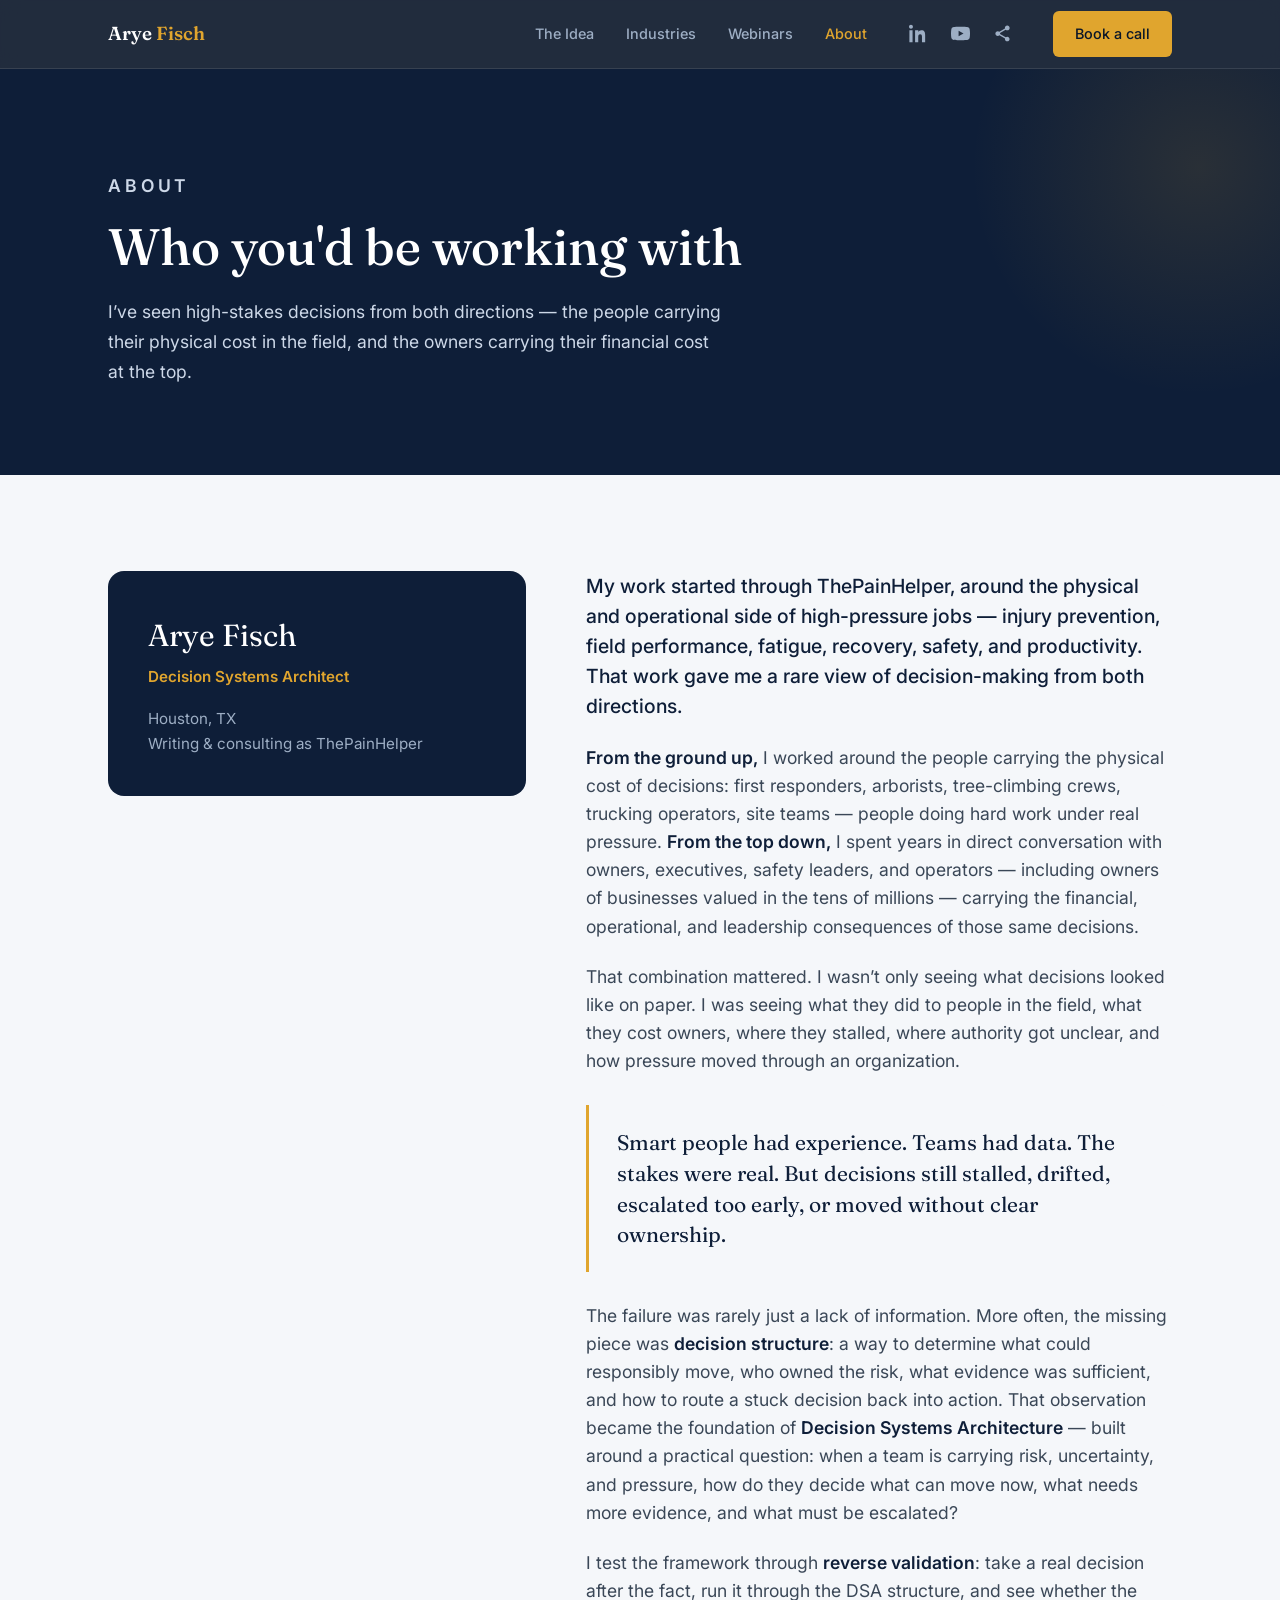
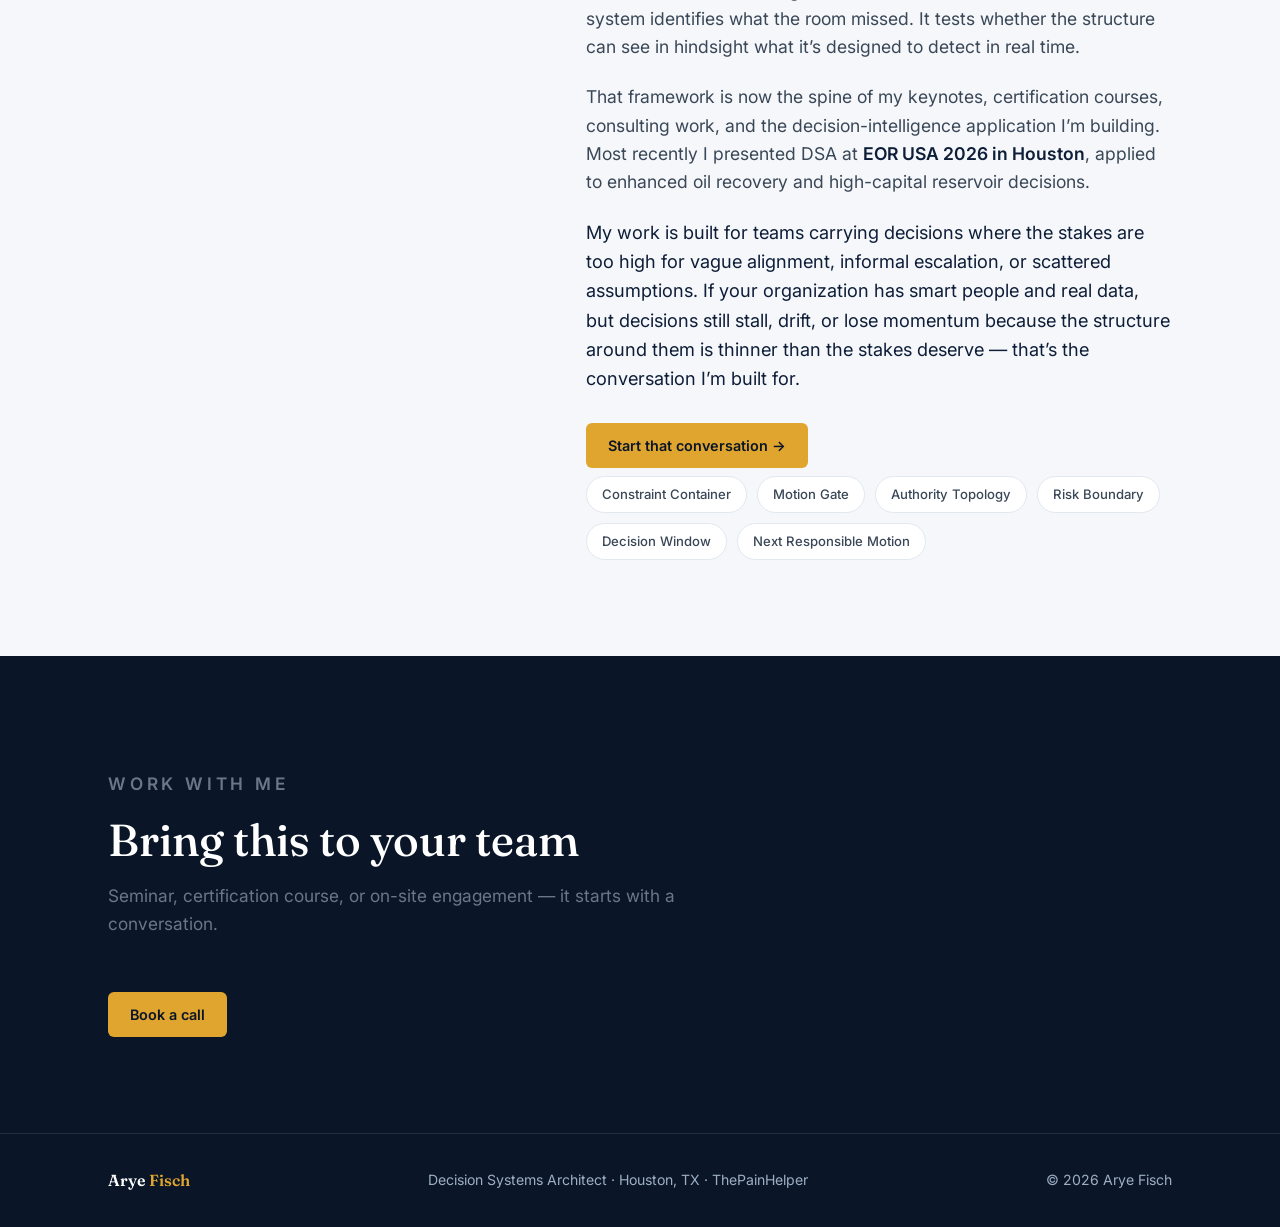
==== commit 93dc1e75: "Add files via upload" ====
--- a/about.html
+++ b/about.html
@@ -49,7 +49,7 @@
   <div class="wrap">
     <p class="eyebrow">About</p>
     <h1>Who you'd be working with</h1>
-    <p>A decision systems architect based in Houston — and a system built from years in the field, not from a whiteboard.</p>
+    <p>I’ve seen high-stakes decisions from both directions — the people carrying their physical cost in the field, and the owners carrying their financial cost at the top.</p>
   </div>
 </section>
 
@@ -62,10 +62,24 @@
         <div class="loc">Houston, TX<br>Writing &amp; consulting as ThePainHelper</div>
       </div>
       <div class="about-body">
-        <p>My work started through The Pain Helper, where I worked around the physical and operational side of high-pressure jobs: injury prevention, field performance, fatigue, recovery, safety, and productivity. That work gave me a rare view of decision-making from both directions. From the ground up, I worked around the people carrying the physical cost of decisions: first responders, arborists, tree-climbing crews, trucking operators, site teams, and people doing hard work under real pressure. From the top down, I spent years in direct conversation with owners, executives, safety leaders, operators, and decision-makers — including owners and operators of businesses valued in the tens of millions — who were carrying the financial, operational, and leadership consequences of those decisions.</p>
-        <p>That combination mattered. I was not only seeing what decisions looked like on paper. I was seeing what they did to people in the field, what they cost owners, where they stalled, where authority got unclear, and how pressure moved through an organization. Across industries, the pattern kept repeating. Smart people had experience. Teams had data. The stakes were real. But decisions still stalled, drifted, escalated too early, or moved without clear ownership.</p>
-        <p>The failure was rarely just a lack of information. More often, the missing piece was decision structure: a way to determine what could responsibly move, who owned the risk, what evidence was sufficient, and how to route a stuck decision back into action. That observation became the foundation of Decision Systems Architecture. DSA is built around a practical question: when a team is carrying risk, uncertainty, and pressure, how do they decide what can move now, what needs more evidence, and what must be escalated? I test the framework through reverse validation. Take a real decision after the fact, run it through the DSA structure, and see whether the system can identify what the room missed. Reverse validation tests whether the structure can see in hindsight what it is designed to detect in real time.</p>
-        <p>That framework is now the spine of my keynotes, certification courses, consulting work, and the decision-intelligence application I am building. Most recently, I presented DSA at EOR USA 2026 in Houston, applying it to enhanced oil recovery and high-capital reservoir decisions. My work is built for teams carrying decisions where the stakes are too high for vague alignment, informal escalation, or scattered assumptions. If your organization has smart people and real data, but decisions still stall, drift, or lose momentum because the structure around them is thinner than the stakes deserve, that is the conversation I am built for.</p>
+        <p class="about-lead">My work started through ThePainHelper, around the physical and operational side of high-pressure jobs — injury prevention, field performance, fatigue, recovery, safety, and productivity. That work gave me a rare view of decision-making from both directions.</p>
+
+        <p><strong>From the ground up,</strong> I worked around the people carrying the physical cost of decisions: first responders, arborists, tree-climbing crews, trucking operators, site teams — people doing hard work under real pressure. <strong>From the top down,</strong> I spent years in direct conversation with owners, executives, safety leaders, and operators — including owners of businesses valued in the tens of millions — carrying the financial, operational, and leadership consequences of those same decisions.</p>
+
+        <p>That combination mattered. I wasn’t only seeing what decisions looked like on paper. I was seeing what they did to people in the field, what they cost owners, where they stalled, where authority got unclear, and how pressure moved through an organization.</p>
+
+        <blockquote class="about-quote">Smart people had experience. Teams had data. The stakes were real. But decisions still stalled, drifted, escalated too early, or moved without clear ownership.</blockquote>
+
+        <p>The failure was rarely just a lack of information. More often, the missing piece was <strong>decision structure</strong>: a way to determine what could responsibly move, who owned the risk, what evidence was sufficient, and how to route a stuck decision back into action. That observation became the foundation of <strong>Decision Systems Architecture</strong> — built around a practical question: when a team is carrying risk, uncertainty, and pressure, how do they decide what can move now, what needs more evidence, and what must be escalated?</p>
+
+        <p>I test the framework through <strong>reverse validation</strong>: take a real decision after the fact, run it through the DSA structure, and see whether the system identifies what the room missed. It tests whether the structure can see in hindsight what it’s designed to detect in real time.</p>
+
+        <p>That framework is now the spine of my keynotes, certification courses, consulting work, and the decision-intelligence application I’m building. Most recently I presented DSA at <strong>EOR USA 2026 in Houston</strong>, applied to enhanced oil recovery and high-capital reservoir decisions.</p>
+
+        <p class="about-close">My work is built for teams carrying decisions where the stakes are too high for vague alignment, informal escalation, or scattered assumptions. If your organization has smart people and real data, but decisions still stall, drift, or lose momentum because the structure around them is thinner than the stakes deserve — that’s the conversation I’m built for.</p>
+
+        <div class="about-cta"><a href="index.html#contact" class="btn btn-amber">Start that conversation →</a></div>
+
         <div class="vocab"><span>Constraint Container</span><span>Motion Gate</span><span>Authority Topology</span><span>Risk Boundary</span><span>Decision Window</span><span>Next Responsible Motion</span></div>
       </div>
     </div>
--- a/styles.css
+++ b/styles.css
@@ -249,187 +249,11 @@
 @media(max-width:880px){
   .offer{grid-template-columns:1fr;}
   .nav-social{order:-1;width:100%;justify-content:flex-start;padding:12px 22px;border-bottom:1px solid var(--line-dark);margin-bottom:4px;gap:8px;}
-}.dark .lead-body p{color:#dbe3ef;}
-
-/* CONTRAST */
-.contrast{display:grid;grid-template-columns:1fr 1fr;gap:24px;}
-.contrast .col{background:rgba(255,255,255,.03);border:1px solid var(--line-dark);border-radius:12px;padding:34px;}
-.contrast .col h3{font-size:1.15rem;margin-bottom:20px;font-family:var(--sans);font-weight:600;}
-.contrast .is h3{color:var(--amber);} .contrast .not h3{color:#E06B5A;}
-.contrast ul{list-style:none;margin:0;padding:0;}
-.contrast li{padding:11px 0;border-bottom:1px solid var(--line-dark);font-size:1.02rem;color:#dbe3ef;}
-.contrast li:last-child{border-bottom:none;}
-
-/* CARDS */
-.cards{display:grid;grid-template-columns:repeat(3,1fr);gap:24px;}
-.card{background:var(--paper-2);border:1px solid var(--line);border-radius:14px;padding:34px 30px;display:flex;flex-direction:column;transition:transform .2s,box-shadow .2s,border-color .2s;}
-.card:hover{transform:translateY(-4px);box-shadow:0 18px 40px -22px rgba(14,30,56,.35);border-color:var(--amber);}
-.card .kicker{font-size:.72rem;font-weight:600;letter-spacing:.2em;text-transform:uppercase;color:var(--amber);}
-.card h3{font-size:1.5rem;margin:14px 0;color:var(--ink);}
-.card p{font-size:1rem;color:var(--muted);flex-grow:1;}
-.card a.more{margin-top:22px;font-weight:600;font-size:.92rem;color:var(--ink);}
-.card a.more:hover{color:var(--amber);}
-
-/* REVERSE VALIDATION block */
-.rv{display:grid;grid-template-columns:1fr 1fr;gap:30px;align-items:stretch;}
-.rv .step{background:var(--paper-2);border:1px solid var(--line);border-left:3px solid var(--amber);border-radius:10px;padding:28px;}
-.rv .step .n{font-family:var(--serif);font-size:1.1rem;color:var(--amber);font-weight:600;}
-.rv .step h3{font-size:1.2rem;margin:8px 0 10px;color:var(--ink);}
-.rv .step p{color:var(--muted);font-size:1rem;margin:0;}
-.callout{background:var(--ink);color:#fff;border-radius:14px;padding:40px;margin-top:40px;}
-.callout .eyebrow{margin-bottom:14px;}
-.callout p{font-family:var(--serif);font-style:italic;font-size:1.3rem;line-height:1.5;color:#fff;max-width:40ch;margin:0;}
-
-/* VIDEO */
-.video-embed{position:relative;width:100%;padding-top:56.25%;border-radius:12px;overflow:hidden;background:var(--ink-deep);border:1px solid var(--line);}
-.video-embed iframe{position:absolute;inset:0;width:100%;height:100%;border:0;}
-.video-grid{display:grid;grid-template-columns:1fr 1fr;gap:28px;}
-.video-placeholder{position:relative;width:100%;padding-top:56.25%;border-radius:12px;background:var(--ink-deep);border:1px dashed var(--line-dark);}
-.video-placeholder span{position:absolute;inset:0;display:flex;align-items:center;justify-content:center;color:var(--muted-dark);font-size:.92rem;text-align:center;padding:20px;}
-
-/* WEBINARS */
-.webinar-card{background:var(--paper-2);border:1px solid var(--line);border-radius:14px;padding:36px;display:grid;grid-template-columns:auto 1fr auto;gap:30px;align-items:center;}
-.webinar-card .date{text-align:center;border-right:1px solid var(--line);padding-right:30px;}
-.webinar-card .date .day{font-family:var(--serif);font-size:2.4rem;color:var(--ink);line-height:1;}
-.webinar-card .date .mo{font-size:.8rem;font-weight:600;letter-spacing:.18em;text-transform:uppercase;color:var(--amber);margin-top:6px;}
-.webinar-card h3{font-size:1.4rem;color:var(--ink);}
-.webinar-card .meta{color:var(--muted);font-size:.95rem;margin-top:6px;}
-.empty-state{background:var(--paper-2);border:1px dashed var(--line);border-radius:14px;padding:46px;text-align:center;}
-.empty-state h3{font-size:1.4rem;color:var(--ink);margin-bottom:12px;}
-.empty-state p{color:var(--muted);max-width:46ch;margin:0 auto 24px;}
-.expect{display:grid;grid-template-columns:repeat(3,1fr);gap:24px;margin-top:10px;}
-.expect .item{padding:26px;background:rgba(255,255,255,.03);border:1px solid var(--line-dark);border-radius:12px;}
-.expect .item h4{font-family:var(--sans);font-weight:600;color:var(--amber);margin:0 0 10px;font-size:1.05rem;}
-.expect .item p{margin:0;color:#dbe3ef;font-size:.98rem;}
-
-/* ABOUT */
-.about-grid{display:grid;grid-template-columns:1fr 1.4fr;gap:60px;align-items:start;}
-.about-card{background:var(--ink);color:#fff;border-radius:16px;padding:40px;position:sticky;top:92px;}
-.about-card .name{font-family:var(--serif);font-size:1.9rem;color:#fff;}
-.about-card .role{color:var(--amber);font-weight:600;font-size:.95rem;margin-top:6px;}
-.about-card .loc{color:var(--muted-dark);margin-top:18px;font-size:.95rem;}
-.about-body p{font-size:1.1rem;color:var(--slate);margin:0 0 22px;}
-.vocab{display:flex;flex-wrap:wrap;gap:10px;margin-top:8px;}
-.vocab span{font-size:.82rem;font-weight:500;color:var(--slate);background:#fff;border:1px solid var(--line);border-radius:30px;padding:7px 15px;}
-
-/* CREDIBILITY BAND (under hero) */
-.cred-band{background:var(--paper-2);border-bottom:1px solid var(--line);padding:22px 0;}
-.cred{display:flex;align-items:center;gap:18px;flex-wrap:wrap;}
-.cred .eyebrow{flex-shrink:0;}
-.cred p{margin:0;color:var(--slate);font-size:1rem;flex:1;min-width:240px;}
-.cred p strong{color:var(--ink);font-weight:600;}
-.cred a{color:var(--ink);font-weight:600;font-size:.92rem;flex-shrink:0;}
-.cred a:hover{color:var(--amber);}
-
-/* DARK CARD VARIANT (for offer section on dark) */
-.dark .card{background:rgba(255,255,255,.04);border-color:var(--line-dark);}
-.dark .card h3{color:#fff;}
-.dark .card p{color:var(--muted-dark);}
-.dark .card a.more{color:#fff;}
-.dark .card:hover{border-color:var(--amber);box-shadow:none;}
-
-/* PROOF */
-.proof{background:var(--ink);color:#fff;text-align:center;padding:72px 0;}
-.proof .eyebrow{margin-bottom:18px;}
-.proof h2{font-size:clamp(1.6rem,3vw,2.2rem);color:#fff;max-width:24ch;margin:0 auto;}
-.proof p{margin-top:16px;color:var(--muted-dark);font-size:1.05rem;}
-
-/* CONTACT */
-.contact{background:var(--ink-deep);color:#fff;}
-.contact-grid{display:grid;grid-template-columns:1fr 1fr;gap:60px;align-items:start;}
-.contact h2{font-size:clamp(1.9rem,3.6vw,2.8rem);color:#fff;}
-.contact p.sub{color:var(--muted-dark);font-size:1.08rem;margin-top:18px;max-width:42ch;}
-.contact .direct{margin-top:30px;}
-.contact .direct a{color:var(--amber);font-weight:600;font-size:1.05rem;}
-form{display:flex;flex-direction:column;gap:16px;}
-.field label{display:block;font-size:.8rem;font-weight:600;letter-spacing:.08em;text-transform:uppercase;color:var(--muted-dark);margin-bottom:7px;}
-.field input,.field textarea{width:100%;background:rgba(255,255,255,.04);border:1px solid var(--line-dark);border-radius:8px;padding:13px 15px;color:#fff;font-family:var(--sans);font-size:1rem;transition:border-color .2s;}
-.field input:focus,.field textarea:focus{outline:none;border-color:var(--amber);}
-.field textarea{resize:vertical;min-height:120px;}
-form .btn-amber{margin-top:6px;align-self:flex-start;}
-
-/* FOOTER */
-footer{background:var(--ink-deep);color:var(--muted-dark);border-top:1px solid var(--line-dark);padding:34px 0;}
-.foot{display:flex;justify-content:space-between;align-items:center;gap:16px;flex-wrap:wrap;font-size:.88rem;}
-.foot .brand{font-size:1rem;}
-
-/* reveal */
-.reveal{opacity:0;transform:translateY(20px);transition:opacity .7s ease,transform .7s ease;}
-.reveal.in{opacity:1;transform:none;}
-
-@media(max-width:880px){
-  .nav-links{position:fixed;inset:68px 0 auto 0;background:var(--ink-deep);flex-direction:column;gap:0;padding:8px 0;border-bottom:1px solid var(--line-dark);display:none;}
-  .nav-links.open{display:flex;}
-  .nav-links a{padding:15px 28px;width:100%;}
-  .nav-links .btn{margin:12px 28px;text-align:center;}
-  .nav-toggle{display:block;}
-  .contrast,.cards,.about-grid,.contact-grid,.rv,.video-grid,.expect{grid-template-columns:1fr;}
-  .about-card{position:static;order:-1;}
-  .webinar-card{grid-template-columns:1fr;text-align:center;}
-  .webinar-card .date{border-right:none;border-bottom:1px solid var(--line);padding:0 0 18px;}
-  section{padding:72px 0;}
-  .hero{padding:80px 0 88px;}
-}
-@media(prefers-reduced-motion:reduce){
-  *{scroll-behavior:auto;}
-  .reveal{opacity:1;transform:none;transition:none;}
-  .card:hover,.btn:hover{transform:none;}
-}
-
-/* ============ ADDED: nav social + share, industries, scope, linkedin ============ */
-
-/* NAV SOCIAL + SHARE */
-.nav-social{display:flex;align-items:center;gap:4px;}
-.ic{display:inline-flex;align-items:center;justify-content:center;width:38px;height:38px;border-radius:8px;color:var(--muted-dark);background:transparent;border:none;cursor:pointer;transition:color .2s,background .2s;position:relative;}
-.ic:hover{color:#fff;background:rgba(255,255,255,.07);}
-.ic svg{width:19px;height:19px;fill:currentColor;}
-.share-btn.copied::after{content:"Link copied";position:absolute;top:42px;right:0;background:var(--amber);color:var(--ink-deep);font-size:.72rem;font-weight:600;padding:5px 9px;border-radius:6px;white-space:nowrap;}
-
-/* SCOPE (bigness, felt) */
-.scope-statement{font-family:var(--serif);font-size:clamp(1.6rem,3.4vw,2.45rem);line-height:1.34;color:#fff;max-width:22ch;}
-.scope-statement .am{color:var(--amber);font-style:italic;}
-.scope-note{margin-top:28px;color:var(--muted-dark);font-size:1.05rem;max-width:52ch;}
-
-/* INDUSTRIES ACCORDION */
-.industries{display:flex;flex-direction:column;gap:16px;max-width:880px;}
-.acc{border:1px solid var(--line);border-radius:14px;background:var(--paper-2);overflow:hidden;transition:border-color .2s;}
-.acc[open]{border-color:var(--amber);}
-.acc summary{list-style:none;cursor:pointer;padding:28px 30px;display:flex;align-items:center;gap:18px;}
-.acc summary::-webkit-details-marker{display:none;}
-.acc .tag{font-size:.68rem;font-weight:600;letter-spacing:.16em;text-transform:uppercase;color:var(--amber);border:1px solid var(--amber);border-radius:30px;padding:4px 11px;flex-shrink:0;}
-.acc .tag.soon{color:var(--muted);border-color:var(--line);}
-.acc summary h3{font-size:1.45rem;color:var(--ink);flex:1;}
-.acc .plus{width:22px;height:22px;flex-shrink:0;position:relative;}
-.acc .plus::before,.acc .plus::after{content:"";position:absolute;background:var(--muted);border-radius:2px;transition:transform .25s;}
-.acc .plus::before{top:10px;left:1px;width:20px;height:2px;}
-.acc .plus::after{left:10px;top:1px;width:2px;height:20px;}
-.acc[open] .plus::after{transform:rotate(90deg);opacity:0;}
-.acc .body{padding:4px 30px 34px;}
-.acc .body>p{color:var(--slate);font-size:1.05rem;margin:0 0 22px;max-width:64ch;}
-.acc h4{font-family:var(--sans);font-size:.78rem;font-weight:600;letter-spacing:.14em;text-transform:uppercase;color:var(--amber);margin:26px 0 14px;}
-.acc ul.plain{list-style:none;margin:0;padding:0;}
-.acc ul.plain li{padding:9px 0 9px 22px;position:relative;color:var(--slate);border-bottom:1px solid var(--line);}
-.acc ul.plain li:last-child{border-bottom:none;}
-.acc ul.plain li::before{content:"";position:absolute;left:2px;top:17px;width:7px;height:7px;border-radius:50%;background:var(--amber);}
-.offer{display:grid;grid-template-columns:repeat(3,1fr);gap:16px;}
-.offer .o{border:1px solid var(--line);border-radius:10px;padding:22px;}
-.offer .o .k{font-size:.7rem;font-weight:600;letter-spacing:.14em;text-transform:uppercase;color:var(--amber);}
-.offer .o strong{display:block;font-family:var(--serif);font-weight:600;font-size:1.12rem;color:var(--ink);margin:8px 0 8px;}
-.offer .o p{margin:0;font-size:.94rem;color:var(--muted);}
-.acc.locked{opacity:.7;}
-.acc.locked summary{cursor:default;}
-.acc.locked summary h3{color:var(--muted);}
-
-/* LATEST ON LINKEDIN */
-.li-latest{display:inline-flex;align-items:center;gap:16px;background:var(--paper-2);border:1px solid var(--line);border-radius:12px;padding:16px 24px 16px 18px;transition:border-color .2s,transform .15s;}
-.li-latest:hover{border-color:var(--amber);transform:translateY(-2px);}
-.li-latest .badge{width:42px;height:42px;border-radius:9px;background:var(--ink);display:flex;align-items:center;justify-content:center;color:#fff;flex-shrink:0;}
-.li-latest .badge svg{width:21px;height:21px;fill:currentColor;}
-.li-latest .t{font-size:.72rem;letter-spacing:.14em;text-transform:uppercase;color:var(--muted);font-weight:600;}
-.li-latest .h{color:var(--ink);font-weight:600;font-size:1.02rem;margin-top:3px;}
-.li-latest .arrow{color:var(--amber);font-weight:700;margin-left:6px;}
-
-@media(max-width:880px){
-  .offer{grid-template-columns:1fr;}
-  .nav-social{order:-1;width:100%;justify-content:flex-start;padding:12px 22px;border-bottom:1px solid var(--line-dark);margin-bottom:4px;gap:8px;}
-}
+}
+
+/* ABOUT — conversion layout */
+.about-lead{font-size:1.22rem !important;color:var(--ink) !important;font-weight:500;line-height:1.55;}
+.about-body strong{color:var(--ink);font-weight:600;}
+.about-quote{margin:30px 0;padding:22px 28px;border-left:3px solid var(--amber);background:var(--paper);border-radius:0 10px 10px 0;font-family:var(--serif);font-size:1.32rem;line-height:1.45;color:var(--ink);}
+.about-close{font-size:1.14rem !important;color:var(--ink) !important;}
+.about-cta{margin:30px 0 6px;}
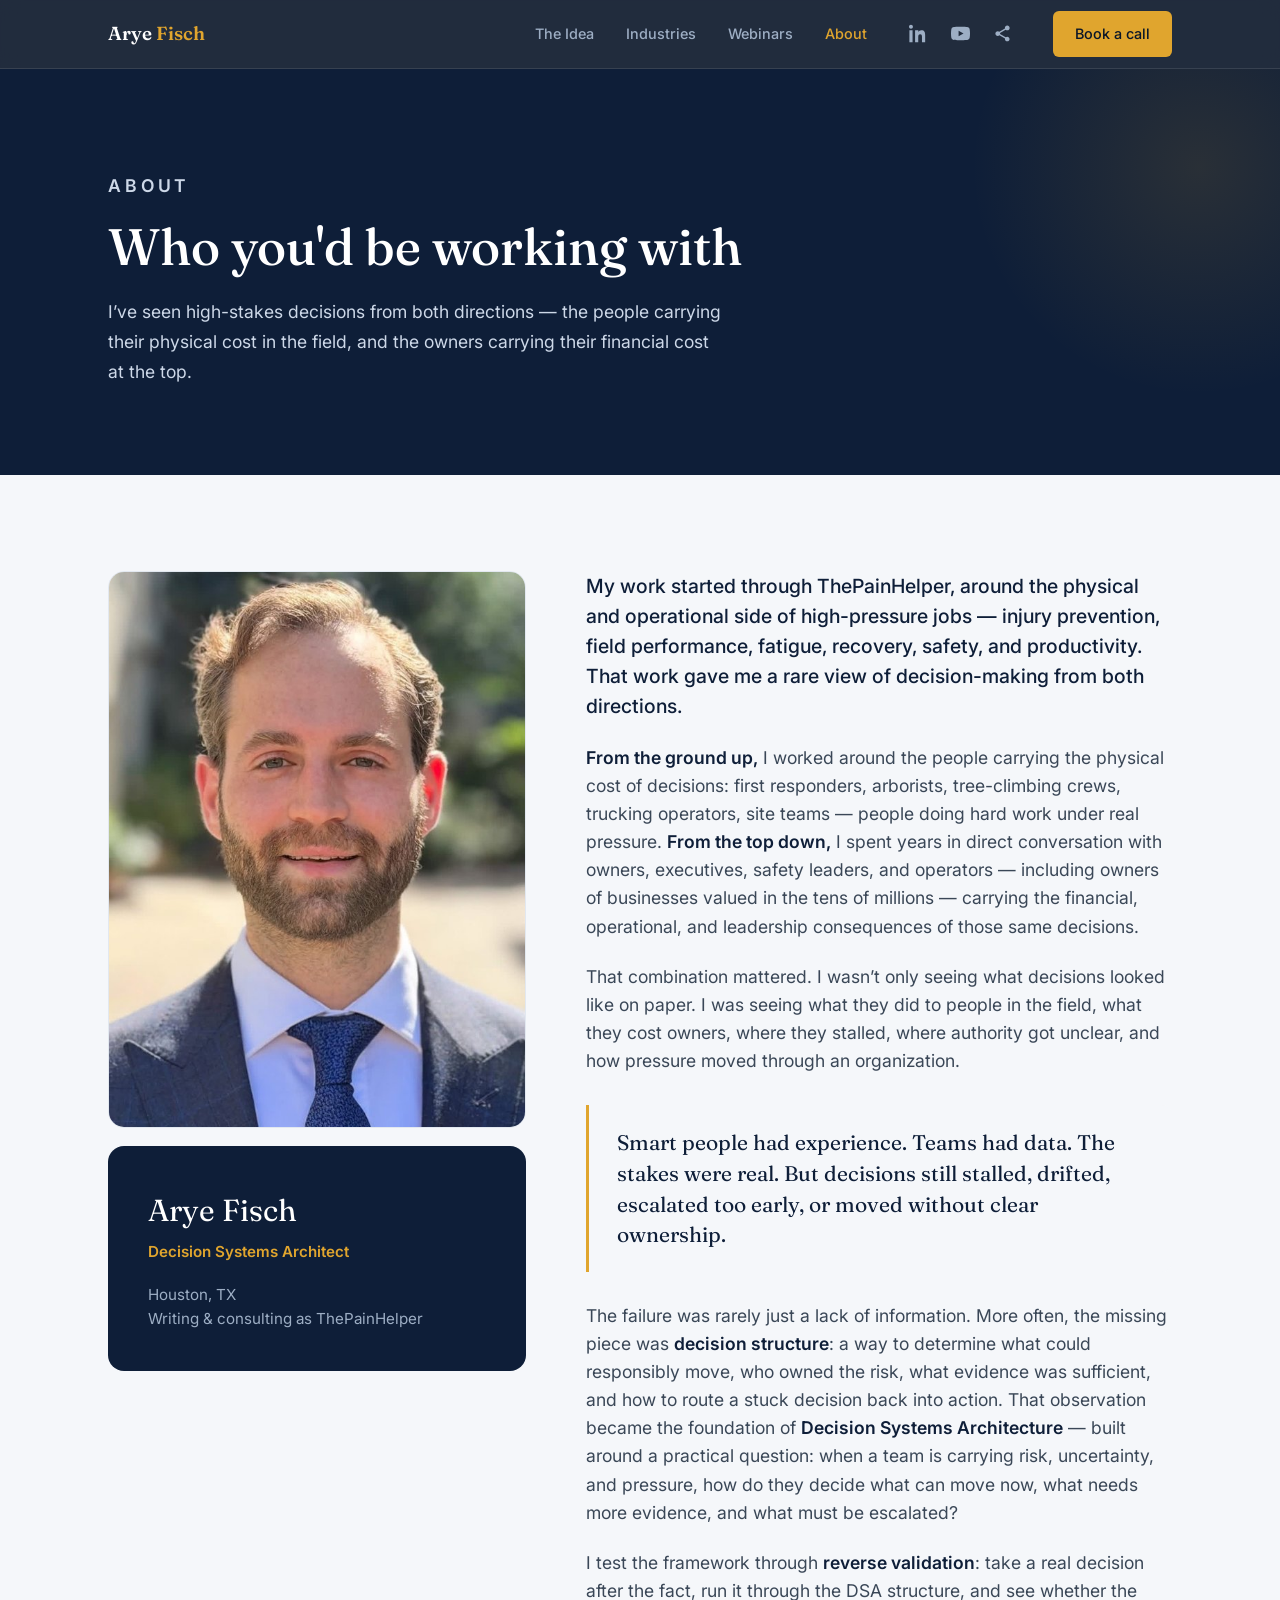
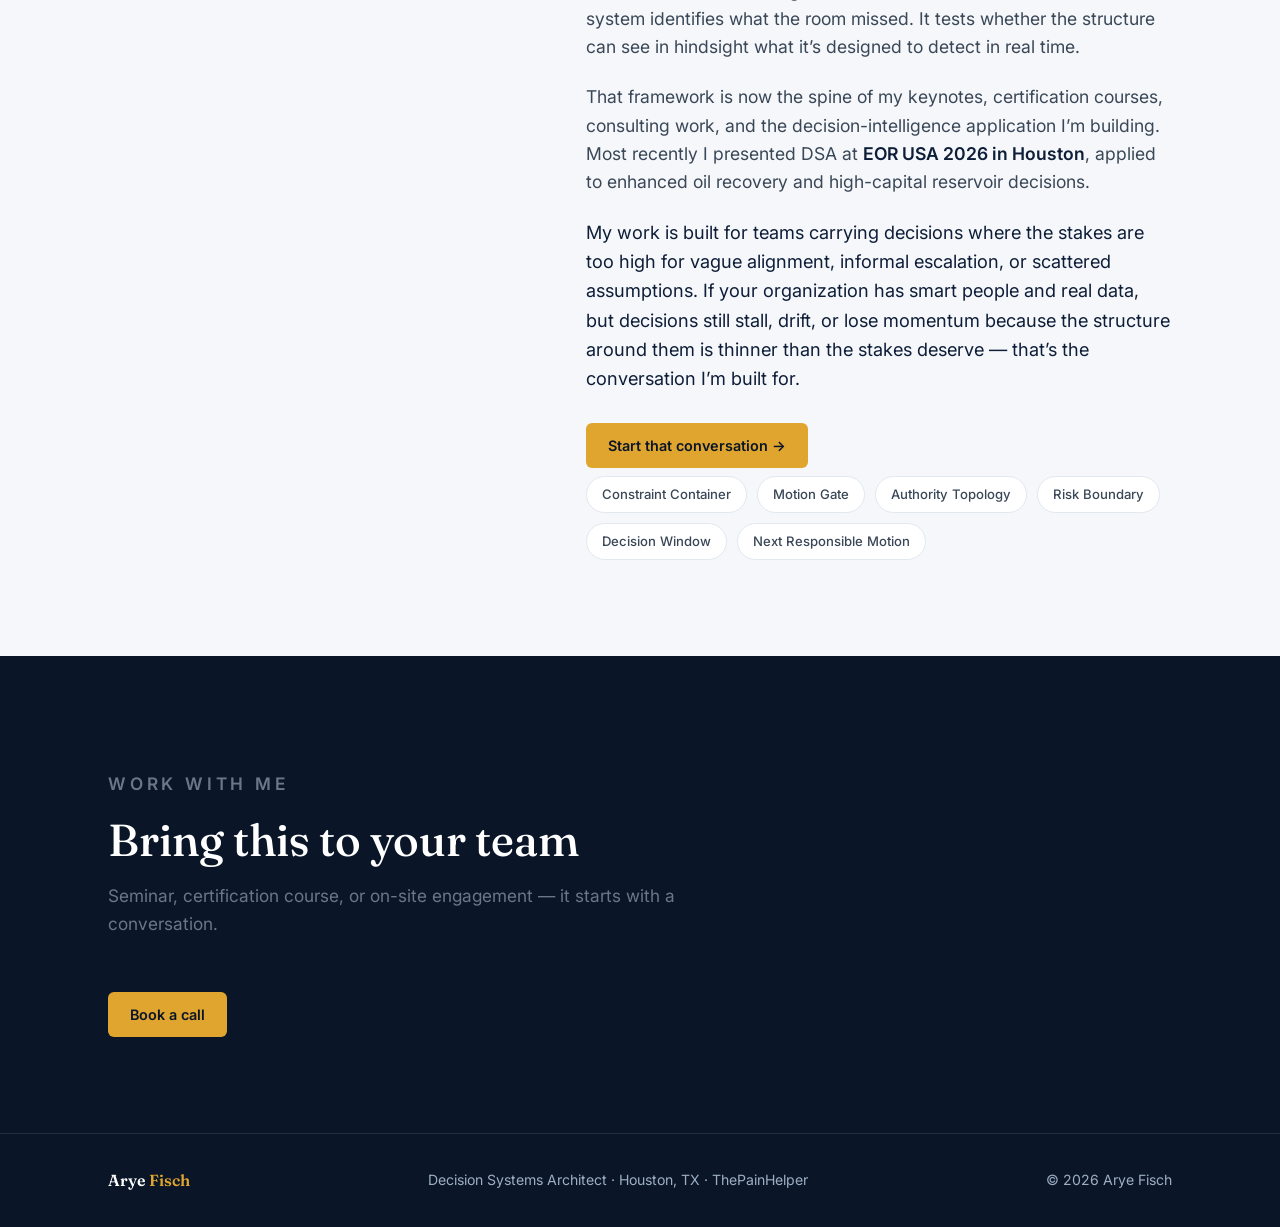
==== commit 3fc56a14: "Add files via upload" ====
--- a/about.html
+++ b/about.html
@@ -56,10 +56,13 @@
 <section>
   <div class="wrap">
     <div class="about-grid">
+      <div class="about-aside">
+      <img class="about-photo" src="headshot.jpg" alt="Arye Fisch, Decision Systems Architect" />
       <div class="about-card">
         <div class="name">Arye Fisch</div>
         <div class="role">Decision Systems Architect</div>
         <div class="loc">Houston, TX<br>Writing &amp; consulting as ThePainHelper</div>
+      </div>
       </div>
       <div class="about-body">
         <p class="about-lead">My work started through ThePainHelper, around the physical and operational side of high-pressure jobs — injury prevention, field performance, fatigue, recovery, safety, and productivity. That work gave me a rare view of decision-making from both directions.</p>
--- a/styles.css
+++ b/styles.css
@@ -257,3 +257,29 @@
 .about-quote{margin:30px 0;padding:22px 28px;border-left:3px solid var(--amber);background:var(--paper);border-radius:0 10px 10px 0;font-family:var(--serif);font-size:1.32rem;line-height:1.45;color:var(--ink);}
 .about-close{font-size:1.14rem !important;color:var(--ink) !important;}
 .about-cta{margin:30px 0 6px;}
+
+/* PHOTOS */
+/* About: portrait above the name card */
+.about-aside{position:sticky;top:92px;}
+.about-photo{width:100%;display:block;border-radius:16px;margin-bottom:18px;object-fit:cover;border:1px solid var(--line);}
+.about-card{position:static;}
+
+/* Home: stage proof (photo + text) */
+.stage-proof{background:var(--paper-2);border-bottom:1px solid var(--line);padding:64px 0;}
+.stage-grid{display:grid;grid-template-columns:1.1fr 1fr;gap:48px;align-items:center;}
+.stage-photo img{width:100%;display:block;border-radius:14px;border:1px solid var(--line);}
+.stage-text .eyebrow{color:#9A6A12;}
+.stage-text h2{font-size:clamp(1.6rem,3vw,2.2rem);color:var(--ink);margin:12px 0 14px;}
+.stage-text p{color:var(--muted);font-size:1.05rem;margin:0 0 24px;max-width:46ch;}
+
+/* Webinars: proof gallery */
+.proof-gallery{display:grid;grid-template-columns:1.4fr 1fr;gap:24px;align-items:start;}
+.proof-gallery figure{margin:0;}
+.proof-gallery img{width:100%;display:block;border-radius:12px;border:1px solid var(--line-dark);}
+.proof-gallery figcaption{margin-top:12px;color:var(--muted-dark);font-size:.92rem;font-style:italic;}
+
+@media(max-width:880px){
+  .stage-grid{grid-template-columns:1fr;gap:28px;}
+  .proof-gallery{grid-template-columns:1fr;}
+  .about-aside{position:static;}
+}
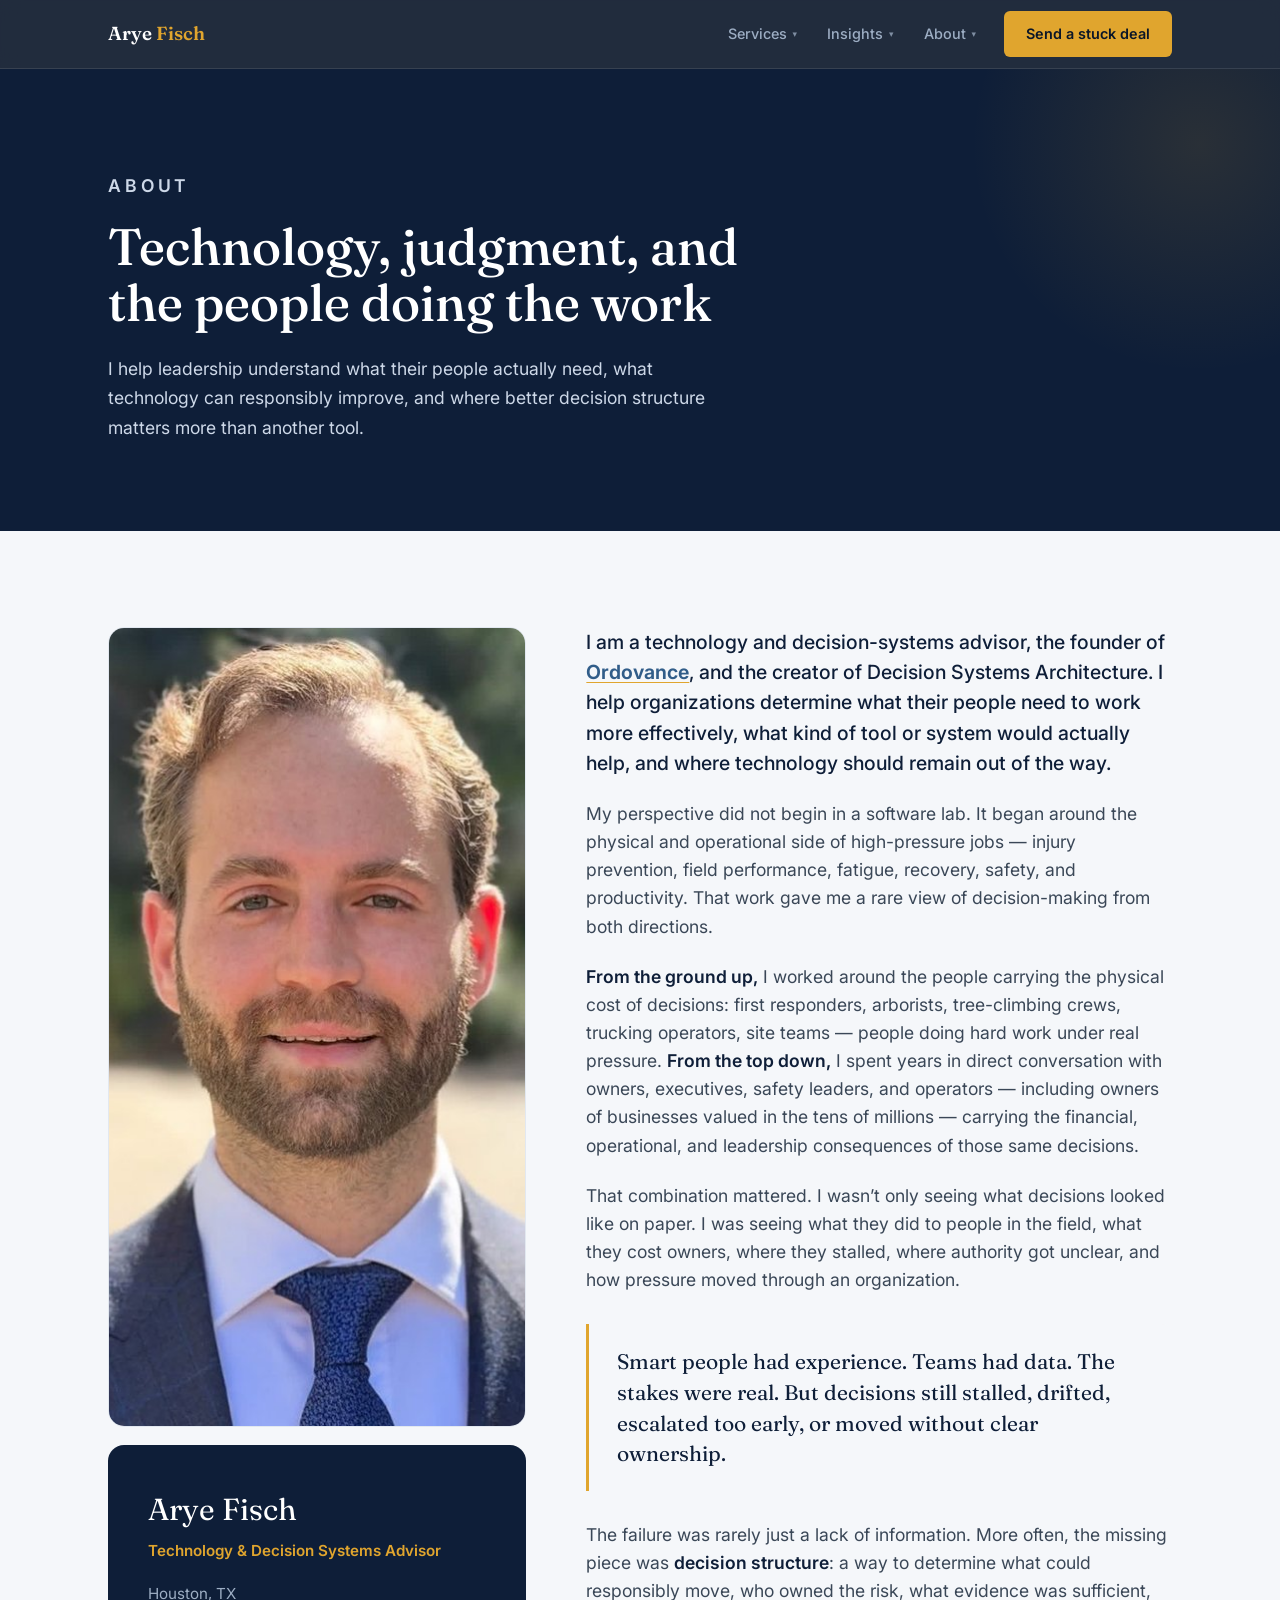
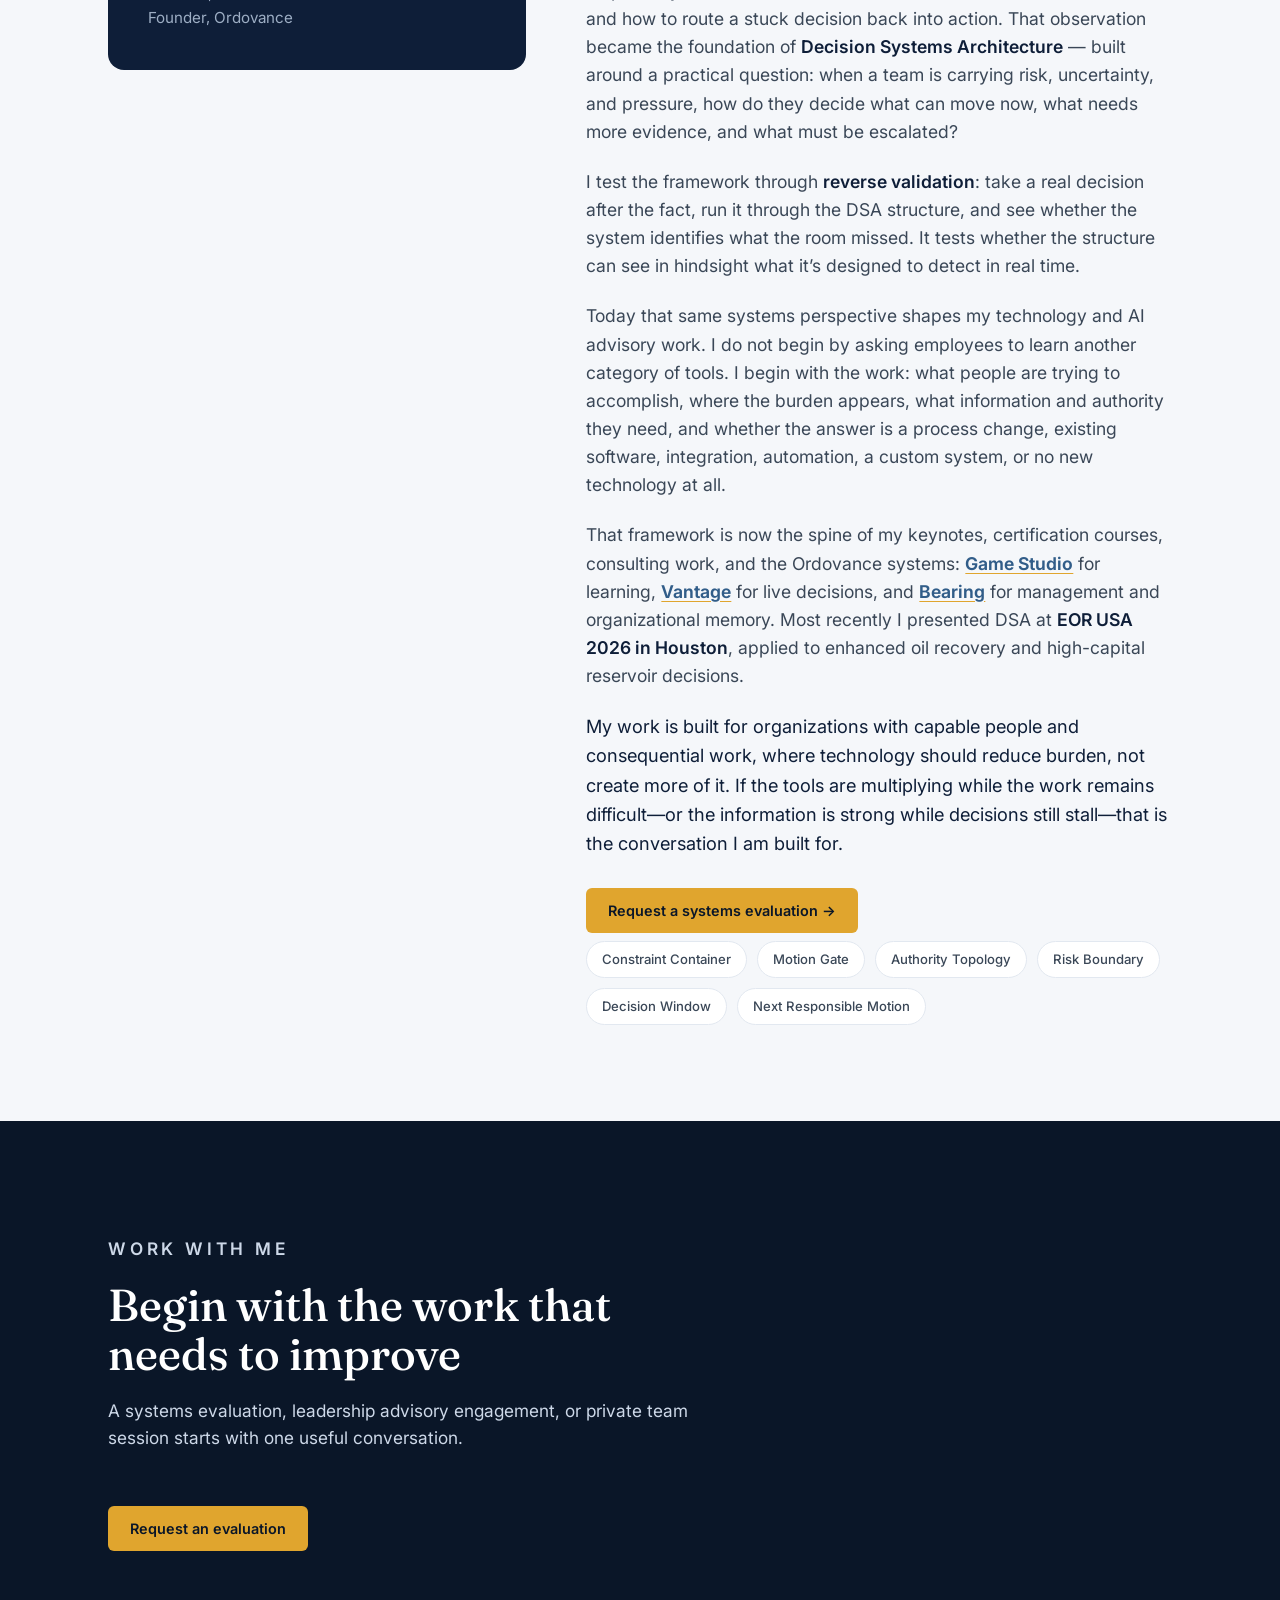
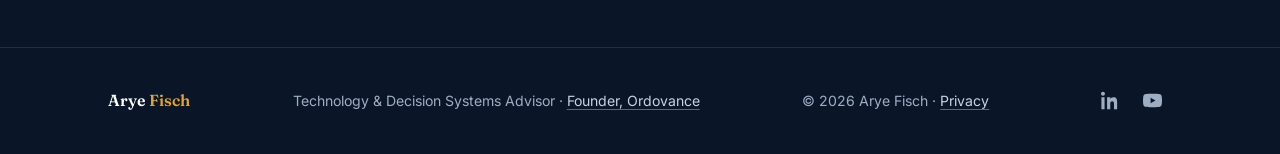
==== commit 99d033e9: "sync: live aryefisch.com as of 2026-09-26" ====
--- a/about.html
+++ b/about.html
@@ -4,52 +4,87 @@
 <head>
 <meta charset="UTF-8" />
 <meta name="viewport" content="width=device-width, initial-scale=1.0" />
-<title>About — Arye Fisch</title>
-<meta name="description" content="Arye Fisch, decision systems architect in Houston. Years of fieldwork across high-stakes industries, distilled into a system for what's allowed to move." />
+<title>About Arye Fisch | Technology &amp; Decision Systems Advisor</title>
+<meta name="description" content="Arye Fisch is a Houston-based technology and decision-systems advisor, founder of Ordovance, and creator of Decision Systems Architecture." />
 <meta property="og:type" content="website" />
 <meta property="og:site_name" content="Arye Fisch" />
-<meta property="og:title" content="About — Arye Fisch" />
-<meta property="og:description" content="Arye Fisch, decision systems architect in Houston. Years of fieldwork across high-stakes industries, distilled into a system for what's allowed to move." />
-<meta property="og:url" content="https://aryefisch.com/about.html" />
-<meta property="og:image" content="https://aryefisch.com/og-card.png" />
-<meta property="og:image:width" content="1200" />
-<meta property="og:image:height" content="630" />
+<meta property="og:title" content="About Arye Fisch — Technology &amp; Decision Systems Advisor" />
+<meta property="og:description" content="The advisor and founder working where technology, human judgment, and consequential work meet." />
+<meta property="og:url" content="https://www.aryefisch.com/about.html" />
+<meta property="og:image" content="https://www.aryefisch.com/headshot.jpg" />
+<meta property="og:image:alt" content="Arye Fisch" />
 <meta name="twitter:card" content="summary_large_image" />
-<meta name="twitter:title" content="About — Arye Fisch" />
-<meta name="twitter:description" content="Arye Fisch, decision systems architect in Houston. Years of fieldwork across high-stakes industries, distilled into a system for what's allowed to move." />
-<meta name="twitter:image" content="https://aryefisch.com/og-card.png" />
+<meta name="twitter:title" content="About Arye Fisch — Technology &amp; Decision Systems Advisor" />
+<meta name="twitter:description" content="The advisor and founder working where technology, human judgment, and consequential work meet." />
+<meta name="twitter:image" content="https://www.aryefisch.com/headshot.jpg" />
+<link rel="canonical" href="https://www.aryefisch.com/about.html" />
 <link rel="icon" type="image/png" sizes="32x32" href="favicon-32.png" />
 <link rel="apple-touch-icon" href="apple-touch-icon.png" />
 <link rel="preconnect" href="https://fonts.googleapis.com" />
 <link rel="preconnect" href="https://fonts.gstatic.com" crossorigin />
-<link href="https://fonts.googleapis.com/css2?family=Fraunces:opsz,wght@9..144,400;9..144,500;9..144,600&family=Inter:wght@400;500;600;700&display=swap" rel="stylesheet" />
+<link href="https://fonts.googleapis.com/css2?family=Fraunces:opsz,wght@9..144,400;9..144,500;9..144,600&amp;family=Inter:wght@400;500;600;700&amp;display=swap" rel="stylesheet" />
 <link rel="stylesheet" href="styles.css" />
+<script type="application/ld+json">
+{
+  "@context":"https://schema.org",
+  "@type":"ProfilePage",
+  "name":"About Arye Fisch",
+  "url":"https://www.aryefisch.com/about.html",
+  "dateModified":"2026-09-08",
+  "mainEntity":{
+    "@type":"Person",
+    "@id":"https://www.aryefisch.com/#person",
+    "name":"Arye Fisch",
+    "image":"https://www.aryefisch.com/headshot.jpg",
+    "jobTitle":"Technology and Decision Systems Advisor",
+    "description":"Advisor to leadership teams on technology, human-centered tools, workflow design, AI implementation, and high-stakes decision systems.",
+    "worksFor":{"@type":"Organization","@id":"https://ordovance.com/#organization","name":"Ordovance","url":"https://ordovance.com/"},
+    "sameAs":["https://www.linkedin.com/in/aryefisch/","https://www.youtube.com/@AryeFisch"]
+  }
+}
+</script>
 </head>
 <body>
 <header>
   <div class="wrap nav">
     <a href="index.html" class="brand">Arye <span>Fisch</span></a>
-    <nav class="nav-links" id="navLinks">
-      <a href="idea.html">The Idea</a>
-      <a href="industries.html">Industries</a>
-      <a href="webinars.html">Webinars</a>
-      <a href="about.html" class="active">About</a>
-      <div class="nav-social">
-        <a href="https://www.linkedin.com/in/arye-fisch-304724164" class="ic" aria-label="LinkedIn" target="_blank" rel="noopener"><svg viewBox="0 0 24 24"><path d="M4.98 3.5C4.98 4.88 3.87 6 2.5 6S0 4.88 0 3.5 1.12 1 2.5 1s2.48 1.12 2.48 2.5zM.5 8h4V23h-4V8zm7.5 0h3.8v2.05h.05c.53-1 1.83-2.05 3.77-2.05 4.03 0 4.78 2.65 4.78 6.1V23h-4v-6.6c0-1.57-.03-3.6-2.2-3.6-2.2 0-2.53 1.72-2.53 3.49V23h-4V8z"/></svg></a>
-        <a href="https://www.youtube.com/@AryeFisch" class="ic" aria-label="YouTube" target="_blank" rel="noopener"><svg viewBox="0 0 24 24"><path d="M23.5 6.2a3 3 0 0 0-2.1-2.1C19.5 3.5 12 3.5 12 3.5s-7.5 0-9.4.6A3 3 0 0 0 .5 6.2 31 31 0 0 0 0 12a31 31 0 0 0 .5 5.8 3 3 0 0 0 2.1 2.1c1.9.6 9.4.6 9.4.6s7.5 0 9.4-.6a3 3 0 0 0 2.1-2.1A31 31 0 0 0 24 12a31 31 0 0 0-.5-5.8zM9.6 15.6V8.4l6.2 3.6-6.2 3.6z"/></svg></a>
-        <button class="ic share-btn" id="shareBtn" aria-label="Share this site"><svg viewBox="0 0 24 24"><path d="M18 16.08c-.76 0-1.44.3-1.96.77L8.91 12.7c.05-.23.09-.46.09-.7s-.04-.47-.09-.7l7.05-4.11c.54.5 1.25.81 2.04.81 1.66 0 3-1.34 3-3s-1.34-3-3-3-3 1.34-3 3c0 .24.04.47.09.7L8.04 9.81C7.5 9.31 6.79 9 6 9c-1.66 0-3 1.34-3 3s1.34 3 3 3c.79 0 1.5-.31 2.04-.81l7.12 4.16c-.05.21-.08.43-.08.65 0 1.61 1.31 2.92 2.92 2.92s2.92-1.31 2.92-2.92-1.31-2.92-2.92-2.92z"/></svg></button>
+    <button class="menu-burger" id="navToggle" aria-label="Menu" aria-controls="navLinks" aria-expanded="false"><span></span><span></span><span></span></button>
+    <nav class="nav-menu" id="navLinks" aria-label="Primary navigation">
+      <div class="menu-group">
+        <button type="button" class="menu-trigger" aria-expanded="false" aria-haspopup="true">Services</button>
+        <div class="menu-panel">
+          <a href="deal-reading.html">Deal Reading</a>
+          <a href="advisory.html">Advisory</a>
+          <a href="advisory.html#evaluation" class="menu-sub">Evaluation</a>
+          <a href="advisory.html#blueprint" class="menu-sub">Blueprint</a>
+          <a href="advisory.html#ongoing" class="menu-sub">Leadership Advisory</a>
+        </div>
       </div>
-      <a href="index.html#contact" class="btn btn-amber">Book a call</a>
+      <div class="menu-group">
+        <button type="button" class="menu-trigger" aria-expanded="false" aria-haspopup="true">Insights</button>
+        <div class="menu-panel">
+          <a href="insights.html">Articles</a>
+          <a href="webinars.html">Webinars</a>
+          <a href="idea.html">Decision Systems</a>
+        </div>
+      </div>
+      <div class="menu-group">
+        <button type="button" class="menu-trigger" aria-expanded="false" aria-haspopup="true">About</button>
+        <div class="menu-panel">
+          <a href="about.html">About Arye</a>
+          <a href="https://ordovance.com" target="_blank" rel="noopener">Ordovance ↗</a>
+        </div>
+      </div>
+      <a href="mailto:arye@aryefisch.com?subject=A%20stuck%20deal" class="btn btn-amber nav-cta">Send a stuck deal</a>
     </nav>
-    <button class="nav-toggle" id="navToggle" aria-label="Menu" aria-expanded="false"><span></span><span></span><span></span></button>
   </div>
 </header>
 
 <section class="page-hero">
   <div class="wrap">
     <p class="eyebrow">About</p>
-    <h1>Who you'd be working with</h1>
-    <p>I’ve seen high-stakes decisions from both directions — the people carrying their physical cost in the field, and the owners carrying their financial cost at the top.</p>
+    <h1>Technology, judgment, and the people doing the work</h1>
+    <p>I help leadership understand what their people actually need, what technology can responsibly improve, and where better decision structure matters more than another tool.</p>
   </div>
 </section>
 
@@ -57,15 +92,17 @@
   <div class="wrap">
     <div class="about-grid">
       <div class="about-aside">
-      <img class="about-photo" src="headshot.jpg" alt="Arye Fisch, Decision Systems Architect" />
+      <img class="about-photo" src="headshot.jpg" alt="Arye Fisch, Decision Systems Architect" width="600" height="800" loading="lazy" />
       <div class="about-card">
         <div class="name">Arye Fisch</div>
-        <div class="role">Decision Systems Architect</div>
-        <div class="loc">Houston, TX<br>Writing &amp; consulting as ThePainHelper</div>
+        <div class="role">Technology &amp; Decision Systems Advisor</div>
+        <div class="loc">Houston, TX<br>Founder, Ordovance</div>
       </div>
       </div>
       <div class="about-body">
-        <p class="about-lead">My work started through ThePainHelper, around the physical and operational side of high-pressure jobs — injury prevention, field performance, fatigue, recovery, safety, and productivity. That work gave me a rare view of decision-making from both directions.</p>
+        <p class="about-lead">I am a technology and decision-systems advisor, the founder of <a href="https://ordovance.com/">Ordovance</a>, and the creator of Decision Systems Architecture. I help organizations determine what their people need to work more effectively, what kind of tool or system would actually help, and where technology should remain out of the way.</p>
+
+        <p>My perspective did not begin in a software lab. It began around the physical and operational side of high-pressure jobs — injury prevention, field performance, fatigue, recovery, safety, and productivity. That work gave me a rare view of decision-making from both directions.</p>
 
         <p><strong>From the ground up,</strong> I worked around the people carrying the physical cost of decisions: first responders, arborists, tree-climbing crews, trucking operators, site teams — people doing hard work under real pressure. <strong>From the top down,</strong> I spent years in direct conversation with owners, executives, safety leaders, and operators — including owners of businesses valued in the tens of millions — carrying the financial, operational, and leadership consequences of those same decisions.</p>
 
@@ -77,11 +114,13 @@
 
         <p>I test the framework through <strong>reverse validation</strong>: take a real decision after the fact, run it through the DSA structure, and see whether the system identifies what the room missed. It tests whether the structure can see in hindsight what it’s designed to detect in real time.</p>
 
-        <p>That framework is now the spine of my keynotes, certification courses, consulting work, and the decision-intelligence application I’m building. Most recently I presented DSA at <strong>EOR USA 2026 in Houston</strong>, applied to enhanced oil recovery and high-capital reservoir decisions.</p>
+        <p>Today that same systems perspective shapes my technology and AI advisory work. I do not begin by asking employees to learn another category of tools. I begin with the work: what people are trying to accomplish, where the burden appears, what information and authority they need, and whether the answer is a process change, existing software, integration, automation, a custom system, or no new technology at all.</p>
 
-        <p class="about-close">My work is built for teams carrying decisions where the stakes are too high for vague alignment, informal escalation, or scattered assumptions. If your organization has smart people and real data, but decisions still stall, drift, or lose momentum because the structure around them is thinner than the stakes deserve — that’s the conversation I’m built for.</p>
+        <p>That framework is now the spine of my keynotes, certification courses, consulting work, and the Ordovance systems: <a href="https://studio.ordovance.com/">Game Studio</a> for learning, <a href="https://vantage.ordovance.com/">Vantage</a> for live decisions, and <a href="https://bearing.ordovance.com/">Bearing</a> for management and organizational memory. Most recently I presented DSA at <strong>EOR USA 2026 in Houston</strong>, applied to enhanced oil recovery and high-capital reservoir decisions.</p>
 
-        <div class="about-cta"><a href="index.html#contact" class="btn btn-amber">Start that conversation →</a></div>
+        <p class="about-close">My work is built for organizations with capable people and consequential work, where technology should reduce burden, not create more of it. If the tools are multiplying while the work remains difficult—or the information is strong while decisions still stall—that is the conversation I am built for.</p>
+
+        <div class="about-cta"><a href="index.html#contact" class="btn btn-amber">Request a systems evaluation →</a></div>
 
         <div class="vocab"><span>Constraint Container</span><span>Motion Gate</span><span>Authority Topology</span><span>Risk Boundary</span><span>Decision Window</span><span>Next Responsible Motion</span></div>
       </div>
@@ -91,25 +130,26 @@
 
 <section class="contact">
   <div class="wrap">
-    <div class="section-head on-dark"><p class="eyebrow">Work with me</p><h2>Bring this to your team</h2><p>Seminar, certification course, or on-site engagement — it starts with a conversation.</p></div>
-    <a href="index.html#contact" class="btn btn-amber">Book a call</a>
+    <div class="section-head on-dark"><p class="eyebrow">Work with me</p><h2>Begin with the work that needs to improve</h2><p>A systems evaluation, leadership advisory engagement, or private team session starts with one useful conversation.</p></div>
+    <a href="index.html#contact" class="btn btn-amber">Request an evaluation</a>
   </div>
 </section>
 <footer>
   <div class="wrap foot">
     <span class="brand">Arye <span style="color:var(--amber)">Fisch</span></span>
-    <span>Decision Systems Architect · Houston, TX · ThePainHelper</span>
-    <span>© 2026 Arye Fisch</span>
-  </div>
+    <span>Technology &amp; Decision Systems Advisor · <a href="https://ordovance.com/">Founder, Ordovance</a></span>
+    <span>© 2026 Arye Fisch · <a href="privacy.html">Privacy</a></span>
+  <span class="foot-social"><a href="https://www.linkedin.com/in/aryefisch/" class="ic" aria-label="LinkedIn" target="_blank" rel="noopener"><svg viewBox="0 0 24 24"><path d="M4.98 3.5C4.98 4.88 3.87 6 2.5 6S0 4.88 0 3.5 1.12 1 2.5 1s2.48 1.12 2.48 2.5zM.5 8h4V23h-4V8zm7.5 0h3.8v2.05h.05c.53-1 1.83-2.05 3.77-2.05 4.03 0 4.78 2.65 4.78 6.1V23h-4v-6.6c0-1.57-.03-3.6-2.2-3.6-2.2 0-2.53 1.72-2.53 3.49V23h-4V8z"/></svg></a><a href="https://www.youtube.com/@AryeFisch" class="ic" aria-label="YouTube" target="_blank" rel="noopener"><svg viewBox="0 0 24 24"><path d="M23.5 6.2a3 3 0 0 0-2.1-2.1C19.5 3.5 12 3.5 12 3.5s-7.5 0-9.4.6A3 3 0 0 0 .5 6.2 31 31 0 0 0 0 12a31 31 0 0 0 .5 5.8 3 3 0 0 0 2.1 2.1c1.9.6 9.4.6 9.4.6s7.5 0 9.4-.6a3 3 0 0 0 2.1-2.1A31 31 0 0 0 24 12a31 31 0 0 0-.5-5.8zM9.6 15.6V8.4l6.2 3.6-6.2 3.6z"/></svg></a></span></div>
 </footer>
 <script>
   const toggle=document.getElementById('navToggle'),links=document.getElementById('navLinks');
   toggle.addEventListener('click',()=>{const o=links.classList.toggle('open');toggle.setAttribute('aria-expanded',o);});
-  links.querySelectorAll('a').forEach(a=>a.addEventListener('click',()=>links.classList.remove('open')));
+  links.querySelectorAll('a').forEach(a=>a.addEventListener('click',()=>{links.classList.remove('open');toggle.setAttribute('aria-expanded','false');}));
   const sb=document.getElementById('shareBtn');
   if(sb){sb.addEventListener('click',async()=>{const data={title:document.title,text:'Decision intelligence for high-stakes decisions.',url:location.href};try{if(navigator.share){await navigator.share(data);}else{await navigator.clipboard.writeText(location.href);sb.classList.add('copied');setTimeout(()=>sb.classList.remove('copied'),1600);}}catch(e){}});}
   const io=new IntersectionObserver(es=>{es.forEach(e=>{if(e.isIntersecting){e.target.classList.add('in');io.unobserve(e.target);}})},{threshold:0.12});
   document.querySelectorAll('.section-head,.about-grid,.about-body p').forEach(el=>{el.classList.add('reveal');io.observe(el);});
 </script>
+<script src="menu.js" defer></script>
 </body>
 </html>
--- a/styles.css
+++ b/styles.css
@@ -1,6 +1,6 @@
 /*  aryefisch.com — shared styles
     Created: 2026-06-19 08:44 CDT
-    Linked by index.html, idea.html, webinars.html, about.html  */
+    Linked by all site pages  */
 
 :root{
   --ink:#0E1E38; --ink-deep:#0A1628;
@@ -15,6 +15,7 @@
 html{scroll-behavior:smooth;}
 body{margin:0;font-family:var(--sans);color:var(--slate);background:var(--paper);line-height:1.6;-webkit-font-smoothing:antialiased;}
 a{color:inherit;text-decoration:none;}
+:focus-visible{outline:3px solid var(--amber-soft);outline-offset:3px;}
 .wrap{max-width:var(--wrap);margin:0 auto;padding:0 28px;}
 .eyebrow{font-size:.72rem;font-weight:600;letter-spacing:.22em;text-transform:uppercase;color:var(--amber);}
 h1,h2,h3{font-family:var(--serif);font-weight:500;line-height:1.1;margin:0;}
@@ -24,7 +25,7 @@
 .nav{display:flex;align-items:center;justify-content:space-between;height:68px;}
 .brand{font-family:var(--serif);font-size:1.18rem;font-weight:600;color:#fff;}
 .brand span{color:var(--amber);}
-.nav-links{display:flex;align-items:center;gap:32px;}
+.nav-links{display:flex;align-items:center;gap:22px;}
 .nav-links a{font-size:.9rem;font-weight:500;color:var(--muted-dark);transition:color .2s;}
 .nav-links a:hover,.nav-links a.active{color:#fff;}
 .nav-links a.active{color:var(--amber);}
@@ -48,6 +49,234 @@
 .hero-cta{display:flex;gap:14px;flex-wrap:wrap;}
 .rule{margin-top:54px;padding-top:22px;border-top:1px solid var(--line-dark);font-family:var(--serif);font-style:italic;font-size:1.05rem;color:#cdd8e8;}
 
+/* FOUNDER / COMPANY RELATIONSHIP */
+.founder-band{padding:78px 0;background:var(--paper-2);border-bottom:1px solid var(--line);}
+.founder-band-grid{display:grid;grid-template-columns:minmax(0,.9fr) minmax(420px,1.1fr);gap:68px;align-items:start;}
+.founder-band h2{margin:14px 0 20px;max-width:18ch;font-size:clamp(1.8rem,3.4vw,2.65rem);}
+.founder-band p:not(.eyebrow){max-width:60ch;color:var(--slate);font-size:1.02rem;}
+.founder-band p a{color:var(--ink);font-weight:700;text-decoration:underline;text-decoration-color:var(--amber);text-underline-offset:4px;}
+.ecosystem-map{display:grid;grid-template-columns:1fr 1fr;gap:12px;}
+.ecosystem-map a{display:flex;min-height:132px;flex-direction:column;padding:21px;border:1px solid var(--line);border-radius:12px;background:#fff;transition:transform .2s,border-color .2s,box-shadow .2s;}
+.ecosystem-map a:hover,.ecosystem-map a:focus-visible{transform:translateY(-2px);border-color:var(--amber);box-shadow:0 14px 32px rgba(18,33,58,.09);}
+.ecosystem-map span{color:var(--muted);font-size:.69rem;font-weight:700;letter-spacing:.06em;text-transform:uppercase;}
+.ecosystem-map strong{margin-top:10px;color:var(--ink);font-family:var(--serif);font-size:1.35rem;}
+.ecosystem-map small{margin-top:auto;color:#53769b;font-size:.76rem;}
+
+/* AUTHORITY STRIP */
+.authority-strip{padding:0;background:#fff;border-bottom:1px solid var(--line);}
+.authority-grid{display:grid;grid-template-columns:repeat(4,1fr);}
+.authority-grid>div{display:flex;min-height:96px;flex-direction:column;justify-content:center;padding:22px 24px;border-right:1px solid var(--line);}
+.authority-grid>div:first-child{border-left:1px solid var(--line);}
+.authority-grid span{font-size:.66rem;font-weight:700;letter-spacing:.13em;text-transform:uppercase;color:#8a6827;}
+.authority-grid strong{margin-top:5px;color:var(--ink);font-family:var(--serif);font-size:1rem;font-weight:600;line-height:1.3;}
+
+/* GROUPED MENU (2026-09-26) */
+.nav-menu{display:flex;align-items:center;gap:6px;}
+.menu-group{position:relative;}
+.menu-trigger{font-family:var(--sans);font-size:.9rem;font-weight:500;color:var(--muted-dark);background:none;border:none;cursor:pointer;padding:8px 12px;border-radius:6px;transition:color .2s;display:inline-flex;align-items:center;gap:6px;}
+.menu-trigger::after{content:"\25BE";font-size:.62em;opacity:.75;}
+.menu-trigger:hover,.menu-group.open>.menu-trigger{color:#fff;}
+.menu-panel{position:absolute;top:calc(100% + 8px);right:0;min-width:212px;background:var(--ink-deep);border:1px solid var(--line-dark);border-radius:10px;padding:8px;display:none;flex-direction:column;box-shadow:0 14px 36px rgba(5,12,24,.5);z-index:60;}
+.menu-panel::before{content:"";position:absolute;top:-8px;left:0;right:0;height:8px;}
+.menu-group.open>.menu-panel{display:flex;}
+.menu-panel a{font-size:.9rem;font-weight:500;color:var(--muted-dark);padding:9px 12px;border-radius:6px;white-space:nowrap;transition:color .2s,background .2s;}
+.menu-panel a:hover{color:#fff;background:rgba(255,255,255,.06);}
+.menu-panel a.menu-sub{padding-left:26px;font-size:.85rem;color:var(--muted-dark);}
+.menu-panel a.menu-sub::before{content:"\2013\00a0";opacity:.55;}
+.nav-cta.btn.btn-amber,.nav-cta.btn.btn-amber:hover{margin-left:10px;color:var(--ink-deep);}
+.menu-burger{display:none;background:none;border:none;cursor:pointer;padding:8px;}
+.menu-burger span{display:block;width:22px;height:2px;background:#fff;margin:4px 0;transition:.25s;}
+.foot-social{display:inline-flex;align-items:center;gap:4px;}
+.foot-social .ic{color:var(--muted-dark);}
+.foot-social .ic:hover{color:#fff;background:rgba(255,255,255,.07);}
+@media(max-width:860px){
+  .menu-burger{display:block;}
+  .nav-menu{position:fixed;inset:68px 0 auto 0;background:var(--ink-deep);flex-direction:column;align-items:stretch;gap:0;padding:8px 0 18px;border-bottom:1px solid var(--line-dark);display:none;max-height:calc(100vh - 68px);overflow-y:auto;}
+  .nav-menu.open{display:flex;}
+  .menu-group{position:static;}
+  .menu-trigger{width:100%;justify-content:flex-start;color:#fff;font-weight:700;font-size:.72rem;letter-spacing:.16em;text-transform:uppercase;padding:16px 28px 6px;}
+  .menu-trigger::after{content:"";}
+  .menu-panel{position:static;display:flex;background:none;border:none;box-shadow:none;padding:0 0 8px;min-width:0;}
+  .menu-panel::before{display:none;}
+  .menu-panel a{padding:11px 34px;white-space:normal;}
+  .menu-panel a.menu-sub{padding-left:48px;}
+  .nav-cta.btn.btn-amber,.nav-cta.btn.btn-amber:hover{margin:16px 28px 4px;text-align:center;}
+}
+
+/* DEAL-READING BAND */
+.deal-band{background:var(--ink);color:#fff;padding:20px 0;border-bottom:1px solid var(--line-dark);}
+.deal-band .wrap{display:flex;align-items:center;justify-content:space-between;gap:18px;flex-wrap:wrap;}
+.deal-band p{margin:0;font-size:1rem;color:#fff;}
+.deal-band p strong{color:var(--amber);font-weight:600;}
+.deal-band a{white-space:nowrap;font-weight:600;color:var(--amber);}
+.deal-band a:hover{color:var(--amber-soft);}
+
+/* PRICING (deal-reading) */
+.pricing .plan-grid{display:grid;grid-template-columns:repeat(3,1fr);gap:20px;margin-top:44px;align-items:stretch;}
+.plan-card{background:var(--ink);border:1px solid var(--line-dark);border-radius:14px;padding:28px 24px;display:flex;flex-direction:column;position:relative;}
+.plan-card.featured{border-color:var(--amber);box-shadow:0 14px 40px rgba(224,165,46,.14);}
+.plan-badge{position:absolute;top:-12px;left:24px;background:var(--amber);color:var(--ink-deep);font-size:.66rem;font-weight:700;letter-spacing:.1em;text-transform:uppercase;padding:5px 12px;border-radius:20px;}
+.plan-name{font-family:var(--serif);font-size:1.5rem;font-weight:600;color:#fff;margin:0;}
+.plan-for{color:var(--muted-dark);font-size:.9rem;margin:6px 0 18px;}
+.plan-price{font-family:var(--serif);font-size:2rem;font-weight:600;color:#fff;margin:0 0 18px;}
+.plan-price span{font-family:var(--sans);font-size:.95rem;font-weight:500;color:var(--muted-dark);}
+.plan-inc-label{font-size:.7rem;font-weight:700;letter-spacing:.14em;text-transform:uppercase;color:var(--amber);margin:0 0 10px;}
+.plan-card ul{list-style:none;margin:0 0 20px;padding:0;display:flex;flex-direction:column;gap:8px;flex:1;}
+.plan-card ul li{color:#d7e0ec;font-size:.95rem;padding-left:22px;position:relative;}
+.plan-card ul li::before{content:"\2713";position:absolute;left:0;color:var(--amber);font-weight:700;}
+.plan-onboard{margin:0;padding-top:16px;border-top:1px solid var(--line-dark);color:var(--muted-dark);font-size:.85rem;}
+.pricing-sub{font-family:var(--serif);font-size:1.5rem;font-weight:500;color:#fff;margin:58px 0 16px;}
+.extras-table table{width:100%;border-collapse:collapse;}
+.extras-table tr{border-bottom:1px solid var(--line-dark);}
+.extras-table th,.extras-table td{text-align:left;padding:16px 12px;vertical-align:top;}
+.extras-table th{font-family:var(--serif);font-weight:600;color:#fff;font-size:1rem;white-space:nowrap;width:150px;}
+.extras-table td{color:#c7d3e3;font-size:.95rem;}
+.extras-table td.price{color:var(--amber);font-weight:700;font-family:var(--serif);white-space:nowrap;text-align:right;width:80px;}
+.results-option{margin-top:48px;background:var(--ink);border:1px solid var(--line-dark);border-left:3px solid var(--amber);border-radius:12px;padding:26px 28px;}
+.results-option h3{font-family:var(--serif);font-size:1.4rem;font-weight:500;color:#fff;margin:0 0 12px;}
+.results-option p{color:#c7d3e3;margin:0;font-size:1rem;}
+.pricing-fine{margin-top:28px;color:var(--muted-dark);font-size:.82rem;}
+@media(max-width:860px){
+  .pricing .plan-grid{grid-template-columns:1fr;}
+  .extras-table th{white-space:normal;width:auto;}
+  .extras-table td.price{width:auto;}
+}
+
+/* ADVISORY HOMEPAGE */
+.problem-grid{display:grid;grid-template-columns:repeat(2,1fr);gap:18px;}
+.problem-card{position:relative;min-height:220px;padding:34px;border:1px solid var(--line);border-radius:13px;background:#fff;overflow:hidden;}
+.problem-card>span{position:absolute;right:22px;top:17px;color:#eef1f5;font-family:var(--serif);font-size:4.8rem;line-height:1;font-weight:600;}
+.problem-card h3{position:relative;max-width:19ch;color:var(--ink);font-size:1.45rem;}
+.problem-card p{position:relative;max-width:48ch;margin:18px 0 0;color:var(--muted);}
+.service-grid{display:grid;grid-template-columns:1.3fr .85fr .85fr;gap:18px;align-items:stretch;}
+.service-card{display:flex;flex-direction:column;padding:32px;border:1px solid var(--line-dark);border-radius:14px;background:rgba(255,255,255,.04);}
+.service-card.featured-service{border-color:rgba(224,165,46,.55);background:rgba(224,165,46,.06);}
+.service-label{color:var(--amber-soft);font-size:.68rem;font-weight:700;letter-spacing:.15em;text-transform:uppercase;}
+.service-card h3{margin:14px 0 12px;color:#fff;font-size:1.55rem;}
+.service-card p{margin:0;color:#cdd8e8;}
+.service-card ul{margin:24px 0 0;padding:0;list-style:none;}
+.service-card li{position:relative;padding:9px 0 9px 19px;border-top:1px solid var(--line-dark);color:#dce5f0;font-size:.9rem;}
+.service-card li::before{content:"";position:absolute;left:1px;top:17px;width:6px;height:6px;border-radius:50%;background:var(--amber);}
+.service-card .more{margin-top:auto;padding-top:28px;color:#fff;font-weight:700;font-size:.9rem;}
+.service-card .more:hover{color:var(--amber-soft);}
+.service-secondary{margin-top:28px;}
+.service-secondary a{color:var(--amber-soft);font-weight:700;}
+.principle-section{background:#fff;}
+.principle-grid{display:grid;grid-template-columns:.9fr 1.1fr;gap:90px;align-items:start;}
+.principle-grid h2{margin-top:14px;max-width:13ch;color:var(--ink);font-size:clamp(2rem,4.1vw,3.3rem);}
+.principle-copy{padding-top:35px;}
+.principle-copy p{max-width:58ch;margin:0 0 20px;color:var(--slate);font-size:1.08rem;}
+.text-link{display:inline-block;margin-top:8px;color:#315d89;font-weight:700;text-decoration:underline;text-decoration-color:var(--amber);text-underline-offset:4px;}
+.decision-proof-grid{display:grid;grid-template-columns:1fr 1fr;gap:62px;align-items:center;padding:44px;border:1px solid var(--line);border-radius:16px;background:#fff;}
+.decision-statement p,.decision-statement strong{display:block;margin:0;font-family:var(--serif);font-size:clamp(1.7rem,3.4vw,2.55rem);line-height:1.25;}
+.decision-statement p{color:var(--ink);}
+.decision-statement strong{color:#9a6a12;font-style:italic;font-weight:500;}
+.decision-copy p{margin:0 0 24px;color:var(--slate);font-size:1.05rem;}
+.insights-preview{background:#071325;}
+.insight-grid{display:grid;grid-template-columns:repeat(3,1fr);gap:20px;}
+.insight-card{display:flex;min-height:300px;flex-direction:column;padding:30px;border:1px solid var(--line-dark);border-radius:14px;background:rgba(255,255,255,.035);transition:transform .2s,border-color .2s,background .2s;}
+.insight-card:hover{transform:translateY(-3px);border-color:rgba(224,165,46,.65);background:rgba(255,255,255,.055);}
+.insight-card>span{color:var(--amber-soft);font-size:.68rem;font-weight:700;letter-spacing:.14em;text-transform:uppercase;}
+.insight-card h3{margin:17px 0 14px;color:#fff;font-size:1.52rem;}
+.insight-card p{margin:0;color:var(--muted-dark);}
+.insight-card small{margin-top:auto;padding-top:28px;color:#fff;font-size:.85rem;font-weight:700;}
+.section-action{margin-top:30px;}
+
+/* ADVISORY PAGE */
+.advisory-page-hero h1{max-width:18ch;}
+.advisory-page-hero .hero-cta{margin-top:30px;}
+.advisory-intro-grid{display:grid;grid-template-columns:.8fr 1.2fr;gap:90px;align-items:start;}
+.advisory-intro-grid h2{margin-top:14px;max-width:14ch;color:var(--ink);font-size:clamp(2rem,4vw,3rem);}
+.advisory-intro-grid .lead-body p{max-width:58ch;}
+.advisory-process{background:#071325;}
+.process-steps{display:grid;grid-template-columns:1fr 1fr;gap:18px;margin:0;padding:0;list-style:none;}
+.process-steps li{display:grid;grid-template-columns:52px 1fr;gap:18px;padding:30px;border:1px solid var(--line-dark);border-radius:13px;background:rgba(255,255,255,.035);}
+.process-steps li>span{display:flex;width:42px;height:42px;align-items:center;justify-content:center;border-radius:9px;background:rgba(224,165,46,.12);color:var(--amber-soft);font-size:.72rem;font-weight:700;}
+.process-steps h3{color:#fff;font-family:var(--sans);font-size:1.08rem;font-weight:700;}
+.process-steps p{margin:8px 0 0;color:var(--muted-dark);font-size:.94rem;}
+.evaluation-grid{display:grid;grid-template-columns:.9fr 1.1fr;gap:72px;align-items:start;}
+.evaluation-copy h2{margin:14px 0 22px;max-width:14ch;color:var(--ink);font-size:clamp(2rem,4vw,3.1rem);}
+.evaluation-copy>p:not(.eyebrow){max-width:48ch;color:var(--slate);}
+.evaluation-lede{font-size:1.12rem;font-weight:500;color:var(--ink) !important;}
+.evaluation-copy .btn{margin-top:18px;}
+.deliverable-panel{padding:36px;border:1px solid var(--line);border-radius:15px;background:#fff;box-shadow:0 22px 50px -38px rgba(14,30,56,.35);}
+.deliverable-panel>.eyebrow{margin:0 0 18px;color:#8a6827;}
+.deliverable-panel ul{margin:0;padding:0;list-style:none;}
+.deliverable-panel li{display:grid;grid-template-columns:.85fr 1.15fr;gap:22px;padding:18px 0;border-top:1px solid var(--line);}
+.deliverable-panel strong{color:var(--ink);font-size:.92rem;}
+.deliverable-panel span{color:var(--muted);font-size:.88rem;}
+.split-offer{display:grid;grid-template-columns:1fr .8fr;gap:80px;align-items:center;}
+.split-offer h2{margin:13px 0 20px;color:var(--ink);font-size:clamp(2rem,4vw,3rem);}
+.split-offer>div>p:not(.eyebrow){max-width:54ch;color:var(--slate);font-size:1.06rem;}
+.dark .split-offer h2{color:#fff;}
+.dark .split-offer>div>p:not(.eyebrow){color:#cdd8e8;}
+.offer-output{padding:34px;border:1px solid var(--line-dark);border-radius:14px;background:rgba(255,255,255,.04);}
+.offer-output strong{color:var(--amber-soft);font-size:.72rem;letter-spacing:.14em;text-transform:uppercase;}
+.offer-output p{margin:13px 0 0;color:#fff !important;font-family:var(--serif);font-size:1.25rem !important;line-height:1.5;}
+.offer-output.light{border-color:var(--line);background:#fff;}
+.offer-output.light strong{color:#8a6827;}
+.offer-output.light p{color:var(--ink) !important;}
+.fit-section{padding-top:30px;}
+.fit-grid{display:grid;grid-template-columns:1fr 1fr;gap:20px;}
+.fit-grid>div{padding:36px;border:1px solid var(--line);border-radius:14px;background:#fff;}
+.fit-grid>div:last-child{background:#f1f4f7;}
+.fit-grid h3{margin:12px 0 22px;max-width:20ch;color:var(--ink);font-size:1.55rem;}
+.fit-grid ul{margin:0;padding:0;list-style:none;}
+.fit-grid li{position:relative;padding:11px 0 11px 21px;border-top:1px solid var(--line);color:var(--slate);}
+.fit-grid li::before{content:"";position:absolute;left:1px;top:20px;width:7px;height:7px;border-radius:50%;background:var(--amber);}
+.compact-contact{padding:80px 0;}
+.compact-contact .section-head{margin-bottom:30px;}
+
+/* INSIGHTS */
+.insights-hero h1{max-width:22ch;}
+.featured-insight{display:grid;grid-template-columns:1.15fr .85fr;gap:70px;align-items:center;padding:50px;border:1px solid var(--line);border-radius:17px;background:#fff;}
+.featured-insight h2{margin:14px 0 18px;max-width:15ch;color:var(--ink);font-size:clamp(2rem,4vw,3.1rem);}
+.featured-insight>div>p:not(.eyebrow){max-width:55ch;color:var(--slate);font-size:1.05rem;}
+.featured-insight .btn{margin-top:18px;}
+.featured-insight aside{padding:34px;border-radius:13px;background:var(--ink-deep);}
+.featured-insight aside span{color:var(--amber-soft);font-size:.68rem;font-weight:700;letter-spacing:.14em;text-transform:uppercase;}
+.featured-insight blockquote{margin:17px 0 0;color:#fff;font-family:var(--serif);font-size:1.35rem;line-height:1.5;}
+.brief-row{display:flex;align-items:center;justify-content:space-between;gap:50px;padding:38px;border:1px solid var(--line);border-radius:14px;background:#fff;transition:border-color .2s,transform .2s;}
+.brief-row:hover{transform:translateY(-2px);border-color:var(--amber);}
+.brief-row span{color:#8a6827;font-size:.7rem;font-weight:700;letter-spacing:.13em;text-transform:uppercase;}
+.brief-row h3{margin:10px 0 9px;color:var(--ink);font-size:1.6rem;}
+.brief-row p{max-width:65ch;margin:0;color:var(--muted);}
+.brief-row>strong{flex-shrink:0;color:var(--ink);}
+
+/* LONG-FORM ARTICLES */
+.article-hero{padding:92px 0 80px;background:var(--ink-deep);color:#fff;}
+.article-wrap{width:min(820px,calc(100% - 56px));margin:0 auto;}
+.article-back{display:inline-block;margin-bottom:44px;color:var(--muted-dark);font-size:.86rem;font-weight:700;}
+.article-hero .eyebrow{margin:0 0 20px;}
+.article-hero h1{max-width:16ch;color:#fff;font-size:clamp(2.6rem,6vw,4.7rem);}
+.article-hero h1 span{color:var(--amber);font-style:italic;}
+.article-deck{max-width:62ch;margin:28px 0 0;color:#cdd8e8;font-size:1.18rem;line-height:1.7;}
+.article-meta{display:flex;flex-wrap:wrap;gap:22px;margin-top:36px;padding-top:22px;border-top:1px solid var(--line-dark);color:var(--muted-dark);font-size:.82rem;}
+.article-layout{display:grid;grid-template-columns:240px minmax(0,720px);gap:70px;align-items:start;padding-top:86px;padding-bottom:100px;justify-content:center;}
+.article-aside{position:sticky;top:100px;padding:25px;border-left:3px solid var(--amber);background:#fff;}
+.article-aside p{margin:0 0 10px;color:#8a6827;font-size:.68rem;font-weight:700;letter-spacing:.14em;text-transform:uppercase;}
+.article-aside strong{color:var(--ink);font-family:var(--serif);font-size:1.03rem;line-height:1.5;}
+.article-body>p,.article-body>ul{font-size:1.08rem;line-height:1.82;color:#3f4d5c;}
+.article-body>p{margin:0 0 24px;}
+.article-body>.article-lead{color:var(--ink);font-family:var(--serif);font-size:1.45rem;line-height:1.6;}
+.article-body h2{margin:58px 0 20px;color:var(--ink);font-size:2rem;}
+.article-body h2 span{display:inline-block;margin-right:12px;color:var(--amber);font-family:var(--sans);font-size:.7rem;font-weight:700;vertical-align:middle;}
+.article-body blockquote{margin:40px 0;padding:28px 32px;border-left:3px solid var(--amber);background:#fff;color:var(--ink);font-family:var(--serif);font-size:1.5rem;line-height:1.55;}
+.article-body ul{margin:0 0 30px;padding-left:24px;}
+.article-body li{margin-bottom:10px;}
+.article-cta{margin-top:64px;padding:40px;border-radius:15px;background:var(--ink-deep);color:#fff;}
+.article-cta h2{margin:13px 0 17px;color:#fff;}
+.article-cta>p:not(.eyebrow){color:#cdd8e8;}
+.legal-copy{max-width:760px;}
+.legal-copy>p{color:var(--slate);font-size:1.04rem;line-height:1.78;}
+.legal-copy h2{margin:42px 0 12px;color:var(--ink);font-size:1.65rem;}
+.legal-copy a{color:#315d89;font-weight:700;text-decoration:underline;text-decoration-color:var(--amber);text-underline-offset:3px;}
+.not-found-page{background:var(--ink-deep);}
+.not-found{display:grid;min-height:100vh;place-items:center;padding:40px;color:#fff;}
+.not-found>div{max-width:760px;}
+.not-found h1{margin:18px 0 22px;max-width:15ch;font-size:clamp(2.6rem,7vw,5.2rem);}
+.not-found p:not(.eyebrow){margin:0 0 30px;color:#cdd8e8;font-size:1.1rem;}
+
 /* PAGE HERO (interior) */
 .page-hero{background:var(--ink);color:#fff;padding:80px 0 70px;position:relative;overflow:hidden;}
 .page-hero::after{content:"";position:absolute;right:-14%;top:-40%;width:520px;height:520px;background:radial-gradient(circle,rgba(224,165,46,.13),transparent 62%);pointer-events:none;}
@@ -61,7 +290,7 @@
 .section-head h2{font-size:clamp(1.8rem,3.6vw,2.7rem);margin-top:14px;color:var(--ink);}
 .section-head.on-dark h2{color:#fff;}
 .section-head p{margin-top:18px;font-size:1.08rem;color:var(--muted);}
-.on-dark .section-head p{color:#cdd8e8;}
+.section-head.on-dark p{color:#cdd8e8;}
 .dark{background:var(--ink-deep);color:#fff;}
 .lead-body p{font-size:1.1rem;color:var(--slate);max-width:64ch;margin:0 0 22px;}
 .dark .lead-body p{color:#dbe3ef;}
@@ -117,6 +346,90 @@
 .expect .item h4{font-family:var(--sans);font-weight:600;color:var(--amber);margin:0 0 10px;font-size:1.05rem;}
 .expect .item p{margin:0;color:#dbe3ef;font-size:.98rem;}
 
+/* FEATURED EVENT */
+.featured-event-section{background:var(--paper);}
+.featured-event{background:var(--paper-2);border:1px solid var(--line);border-radius:18px;overflow:hidden;box-shadow:0 24px 60px -44px rgba(14,30,56,.42);}
+.featured-event-brand{display:flex;align-items:center;justify-content:space-between;gap:32px;padding:28px 36px;border-bottom:1px solid var(--line);}
+.featured-event-brand>div{display:flex;flex-direction:column;gap:5px;}
+.event-kicker{font-size:.7rem;font-weight:700;letter-spacing:.18em;text-transform:uppercase;color:#9A6A12;}
+.event-host{font-family:var(--serif);font-size:1.35rem;line-height:1.25;color:var(--ink);}
+.slb-logo{display:block;width:clamp(160px,20vw,220px);height:auto;flex-shrink:0;}
+.featured-event-main{display:grid;grid-template-columns:140px minmax(0,1fr);gap:42px;padding:42px 38px 46px;}
+.event-date{display:flex;flex-direction:column;align-items:center;align-self:start;background:var(--ink-deep);color:#fff;border:1px solid var(--line-dark);border-radius:12px;padding:24px 18px;text-align:center;}
+.event-date .day{font-family:var(--serif);font-size:3.5rem;line-height:.9;}
+.event-date .month{margin-top:12px;font-size:.7rem;font-weight:700;letter-spacing:.15em;text-transform:uppercase;color:var(--amber);}
+.event-date .year{margin-top:3px;font-size:.85rem;color:var(--muted-dark);}
+.featured-event-copy{min-width:0;}
+.event-context{margin:0 0 14px;font-size:.7rem;font-weight:700;letter-spacing:.16em;text-transform:uppercase;color:#9A6A12;}
+.featured-event-copy h3{font-size:clamp(1.75rem,3.2vw,2.45rem);max-width:24ch;color:var(--ink);}
+.featured-event-copy .meta{margin:14px 0 0;color:var(--muted);font-size:.9rem;font-weight:500;}
+.event-abstract{max-width:68ch;margin:28px 0 0;padding-left:22px;border-left:3px solid var(--amber);font-size:1.04rem;color:var(--slate);}
+.event-states{display:flex;flex-wrap:wrap;gap:9px;margin-top:26px;}
+.event-states span{padding:6px 13px;border:1px solid var(--line);border-radius:30px;background:var(--paper);font-size:.78rem;font-weight:600;color:var(--ink);}
+.event-states .clean-chip{border-color:var(--amber);background:#FFF8E8;}
+.event-actions{display:flex;align-items:center;gap:22px;margin-top:30px;padding-top:28px;border-top:1px solid var(--line);}
+.event-actions .btn{flex-shrink:0;text-align:center;}
+.event-actions p{max-width:32ch;margin:0;color:var(--muted);font-size:.82rem;line-height:1.5;}
+
+/* WEEKLY WEBINAR */
+.webinar-hero-actions{display:flex;gap:14px;flex-wrap:wrap;margin-top:30px;}
+.engagement-ribbon{display:flex;align-items:center;justify-content:space-between;gap:28px;margin-top:46px;padding:21px 24px;border:1px solid rgba(224,165,46,.45);border-radius:12px;background:rgba(255,255,255,.045);}
+.engagement-ribbon div{display:flex;flex-direction:column;gap:3px;}
+.engagement-ribbon span{font-size:.68rem;font-weight:700;letter-spacing:.14em;text-transform:uppercase;color:var(--amber-soft);}
+.engagement-ribbon strong{color:#fff;font-family:var(--serif);font-size:1.12rem;font-weight:500;}
+.engagement-ribbon a{flex-shrink:0;color:var(--amber-soft);font-size:.86rem;font-weight:700;}
+.weekly-webinar-section{background:var(--ink-deep);color:#fff;}
+.weekly-webinar-grid{display:grid;grid-template-columns:minmax(0,1.08fr) minmax(340px,.72fr);gap:72px;align-items:start;}
+.weekly-webinar-copy>h2{margin-top:14px;max-width:14ch;color:#fff;font-size:clamp(2.15rem,4.2vw,3.35rem);}
+.weekly-lede{max-width:60ch;margin:24px 0 0;color:#cdd8e8;font-size:1.08rem;}
+.weekly-facts{display:grid;grid-template-columns:repeat(3,1fr);gap:1px;margin-top:34px;overflow:hidden;border:1px solid var(--line-dark);border-radius:10px;background:var(--line-dark);}
+.weekly-facts span{display:flex;flex-direction:column;padding:18px;background:var(--ink);color:var(--muted-dark);font-size:.76rem;line-height:1.45;}
+.weekly-facts strong{margin-bottom:3px;color:#fff;font-size:.9rem;}
+.weekly-agenda{display:flex;flex-direction:column;gap:0;margin:34px 0 0;padding:0;list-style:none;}
+.weekly-agenda li{display:grid;grid-template-columns:44px 1fr;gap:18px;padding:22px 0;border-top:1px solid var(--line-dark);}
+.weekly-agenda li>span{display:flex;align-items:center;justify-content:center;width:38px;height:38px;border-radius:8px;background:rgba(224,165,46,.12);color:var(--amber-soft);font-size:.72rem;font-weight:700;}
+.weekly-agenda strong{color:#fff;font-size:1rem;}
+.weekly-agenda p{margin:5px 0 0;color:var(--muted-dark);font-size:.92rem;}
+.weekly-signup{padding:36px;border-radius:16px;background:#fff;color:var(--slate);box-shadow:0 26px 70px -42px rgba(0,0,0,.8);}
+.weekly-signup .signup-status{display:flex;align-items:center;gap:9px;margin:0 0 15px;color:#28745a;font-size:.7rem;font-weight:700;letter-spacing:.14em;text-transform:uppercase;}
+.signup-status>span{width:8px;height:8px;border-radius:50%;background:#39a57c;box-shadow:0 0 0 5px rgba(57,165,124,.12);}
+.weekly-signup h3{color:var(--ink);font-size:1.75rem;}
+.weekly-signup>p:not(.signup-status){margin:14px 0 24px;color:var(--muted);}
+.weekly-signup form{gap:13px;}
+.weekly-signup .field label{color:#536174;letter-spacing:.06em;}
+.weekly-signup .field label span{color:var(--muted);font-weight:500;letter-spacing:0;text-transform:none;}
+.weekly-signup .field input,.weekly-signup .field textarea{width:100%;padding:12px 13px;border:1px solid var(--line);border-radius:7px;background:var(--paper);color:var(--ink);font-family:var(--sans);font-size:.95rem;}
+.weekly-signup .field input:focus,.weekly-signup .field textarea:focus{border-color:var(--amber);outline:2px solid rgba(224,165,46,.2);}
+.weekly-signup .field textarea{min-height:86px;resize:vertical;}
+.form-honeypot{position:absolute;left:-9999px;top:-9999px;}
+.signup-consent{display:grid;grid-template-columns:18px 1fr;gap:10px;align-items:start;color:var(--muted);font-size:.78rem;line-height:1.45;}
+.signup-consent input{width:16px;height:16px;margin-top:2px;accent-color:var(--amber);}
+.weekly-signup button{align-self:stretch;margin-top:4px;text-align:center;}
+.weekly-signup button:disabled{cursor:wait;opacity:.7;transform:none;}
+.weekly-signup .form-note{margin:0;color:var(--muted);font-size:.74rem;text-align:center;}
+#webinar-signup-status{min-height:1.5em;margin:0;font-size:.86rem;line-height:1.45;}
+
+/* BAKKEN READ */
+.bakken-hero h1{max-width:22ch;}
+.bakken-intro{margin-top:26px;max-width:66ch;}
+.bakken-intro p{max-width:none;margin:0 0 18px;}
+.bakken-intro p:last-child{margin-bottom:0;color:#fff;font-weight:500;}
+.failure-states{display:grid;grid-template-columns:repeat(2,minmax(0,1fr));gap:24px;}
+.failure-state{background:var(--paper-2);border:1px solid var(--line);border-radius:14px;padding:34px 30px;display:flex;flex-direction:column;}
+.failure-state.clean-state{margin-bottom:24px;border:2px solid var(--amber);background:linear-gradient(135deg,#fff 0%,#FFF9EB 100%);}
+.state-type{font-size:.68rem;font-weight:700;letter-spacing:.16em;text-transform:uppercase;color:#9A6A12;}
+.clean-state h3{margin-top:10px;}
+.state-transition{margin:0 0 20px;color:var(--muted);font-weight:600;}
+.failure-state h3{font-size:1.6rem;color:var(--ink);margin-bottom:16px;}
+.failure-state>p{color:var(--slate);margin:0 0 24px;}
+.failure-state .failure-ask{margin-top:auto;margin-bottom:0;padding:18px 20px;border-left:3px solid var(--amber);background:var(--paper);color:var(--ink);}
+.failure-ask strong{color:#9A6A12;}
+.exit-action{display:grid;grid-template-columns:minmax(200px,.7fr) minmax(0,1.3fr);gap:34px;align-items:center;margin-top:28px;padding:30px 32px;border-radius:14px;background:var(--ink);color:#fff;}
+.exit-action h3{margin-top:8px;color:#fff;font-size:1.55rem;}
+.exit-action p{margin:0;color:#dbe3ef;}
+.secondary-contact{margin:22px 0 0;color:var(--muted-dark);}
+.secondary-contact a{color:var(--amber);font-weight:600;border-bottom:1px solid var(--amber);}
+
 /* ABOUT */
 .about-grid{display:grid;grid-template-columns:1fr 1.4fr;gap:60px;align-items:start;}
 .about-card{background:var(--ink);color:#fff;border-radius:16px;padding:40px;position:sticky;top:92px;}
@@ -158,10 +471,38 @@
 .contact p.sub{color:var(--muted-dark);font-size:1.08rem;margin-top:18px;max-width:42ch;}
 .contact .direct{margin-top:30px;}
 .contact .direct a{color:var(--amber);font-weight:600;font-size:1.05rem;}
+#contact-form{display:flex;flex-direction:column;gap:14px;margin-top:24px;max-width:42ch;}
+#contact-form input,#contact-form textarea,#contact-form select{
+  font-family:var(--sans);font-size:.95rem;color:#fff;
+  background:rgba(255,255,255,.05);border:1px solid var(--line-dark);
+  border-radius:6px;padding:12px 14px;transition:border-color .2s;
+}
+#contact-form select{width:100%;appearance:none;background-color:rgba(255,255,255,.05);color:#fff;}
+#contact-form select option{color:var(--ink);background:#fff;}
+#contact-form input::placeholder,#contact-form textarea::placeholder{color:var(--muted-dark);}
+#contact-form input:focus,#contact-form textarea:focus,#contact-form select:focus{border-color:var(--amber);}
+#contact-form input:focus-visible,#contact-form textarea:focus-visible,#contact-form select:focus-visible{outline:2px solid var(--amber-soft);outline-offset:2px;}
+#contact-form textarea{resize:vertical;}
+#contact-form button{align-self:flex-start;margin-top:4px;}
+#contact-form button:disabled{cursor:wait;opacity:.7;transform:none;}
+#contact-form .field{width:100%;}
+#contact-form .form-note{margin:0;max-width:42ch;color:var(--muted-dark);font-size:.78rem;line-height:1.5;}
+#contact-form .form-note a,.weekly-signup .form-note a{text-decoration:underline;text-decoration-color:var(--amber);text-underline-offset:2px;}
+#contact-form .form-note a{color:#fff;}
+.weekly-signup .form-note a{color:var(--ink);}
+#contact-status{margin:0;min-height:1.5em;font-size:.9rem;}
+.contact-brief{margin-top:6px;padding:36px;border:1px solid var(--line-dark);border-radius:14px;background:rgba(255,255,255,.035);}
+.contact-brief .eyebrow{margin:0 0 14px;}
+.contact-brief h3{max-width:17ch;color:#fff;font-size:clamp(1.55rem,2.8vw,2.1rem);}
+.contact-brief>p:not(.eyebrow){margin:20px 0 0;color:#cdd8e8;}
+.contact-brief ul{list-style:none;margin:24px 0 0;padding:0;}
+.contact-brief li{position:relative;padding:12px 0 12px 24px;border-bottom:1px solid var(--line-dark);color:#fff;}
+.contact-brief li::before{content:"";position:absolute;left:2px;top:21px;width:7px;height:7px;border-radius:50%;background:var(--amber);}
+.contact-brief .contact-brief-note{color:var(--muted-dark);font-size:.9rem;}
 form{display:flex;flex-direction:column;gap:16px;}
 .field label{display:block;font-size:.8rem;font-weight:600;letter-spacing:.08em;text-transform:uppercase;color:var(--muted-dark);margin-bottom:7px;}
 .field input,.field textarea{width:100%;background:rgba(255,255,255,.04);border:1px solid var(--line-dark);border-radius:8px;padding:13px 15px;color:#fff;font-family:var(--sans);font-size:1rem;transition:border-color .2s;}
-.field input:focus,.field textarea:focus{outline:none;border-color:var(--amber);}
+.field input:focus,.field textarea:focus{border-color:var(--amber);}
 .field textarea{resize:vertical;min-height:120px;}
 form .btn-amber{margin-top:6px;align-self:flex-start;}
 
@@ -169,6 +510,7 @@
 footer{background:var(--ink-deep);color:var(--muted-dark);border-top:1px solid var(--line-dark);padding:34px 0;}
 .foot{display:flex;justify-content:space-between;align-items:center;gap:16px;flex-wrap:wrap;font-size:.88rem;}
 .foot .brand{font-size:1rem;}
+.foot a{color:#c7d3e3;text-decoration:underline;text-decoration-color:rgba(224,165,46,.55);text-underline-offset:3px;}
 
 /* reveal */
 .reveal{opacity:0;transform:translateY(20px);transition:opacity .7s ease,transform .7s ease;}
@@ -180,10 +522,29 @@
   .nav-links a{padding:15px 28px;width:100%;}
   .nav-links .btn{margin:12px 28px;text-align:center;}
   .nav-toggle{display:block;}
-  .contrast,.cards,.about-grid,.contact-grid,.rv,.video-grid,.expect{grid-template-columns:1fr;}
+  .contrast,.cards,.about-grid,.contact-grid,.rv,.video-grid,.expect,.failure-states,.founder-band-grid,.service-grid,.principle-grid,.decision-proof-grid,.insight-grid,.advisory-intro-grid,.evaluation-grid,.split-offer,.fit-grid,.featured-insight,.article-layout{grid-template-columns:1fr;}
+  .problem-grid{grid-template-columns:1fr;}
+  .authority-grid{grid-template-columns:1fr 1fr;}
+  .authority-grid>div{min-height:86px;border-bottom:1px solid var(--line);}
+  .authority-grid>div:nth-child(odd){border-left:1px solid var(--line);}
+  .principle-grid{gap:24px;}
+  .principle-copy{padding-top:0;}
+  .decision-proof-grid{gap:30px;padding:34px;}
+  .advisory-intro-grid,.evaluation-grid,.split-offer,.featured-insight{gap:34px;}
+  .process-steps{grid-template-columns:1fr;}
+  .article-layout{gap:34px;padding-top:58px;}
+  .article-aside{position:static;}
+  .brief-row{align-items:flex-start;flex-direction:column;gap:22px;}
+  .founder-band-grid{gap:36px;}
+  .exit-action{grid-template-columns:1fr;gap:14px;}
   .about-card{position:static;order:-1;}
   .webinar-card{grid-template-columns:1fr;text-align:center;}
   .webinar-card .date{border-right:none;border-bottom:1px solid var(--line);padding:0 0 18px;}
+  .featured-event-main{grid-template-columns:1fr;gap:26px;}
+  .weekly-webinar-grid{grid-template-columns:1fr;gap:42px;}
+  .event-date{flex-direction:row;justify-content:flex-start;gap:12px;text-align:left;}
+  .event-date .day{font-size:2.5rem;}
+  .event-date .month,.event-date .year{margin-top:0;}
   section{padding:72px 0;}
   .hero{padding:80px 0 88px;}
 }
@@ -249,6 +610,9 @@
 @media(max-width:880px){
   .offer{grid-template-columns:1fr;}
   .nav-social{order:-1;width:100%;justify-content:flex-start;padding:12px 22px;border-bottom:1px solid var(--line-dark);margin-bottom:4px;gap:8px;}
+  .nav-links .nav-social a{width:38px;padding:8px;}
+  .nav-links .nav-social button{padding:8px;}
+  .nav-links .btn{width:auto;align-self:stretch;}
 }
 
 /* ABOUT — conversion layout */
@@ -257,6 +621,7 @@
 .about-quote{margin:30px 0;padding:22px 28px;border-left:3px solid var(--amber);background:var(--paper);border-radius:0 10px 10px 0;font-family:var(--serif);font-size:1.32rem;line-height:1.45;color:var(--ink);}
 .about-close{font-size:1.14rem !important;color:var(--ink) !important;}
 .about-cta{margin:30px 0 6px;}
+.about-body p a{color:#315d89;font-weight:650;text-decoration:underline;text-decoration-color:var(--amber);text-underline-offset:3px;}
 
 /* PHOTOS */
 /* About: portrait above the name card */
@@ -283,3 +648,32 @@
   .proof-gallery{grid-template-columns:1fr;}
   .about-aside{position:static;}
 }
+
+@media(max-width:520px){
+  .wrap{padding:0 20px;}
+  .webinar-card,.failure-state,.contrast .col,.callout{padding:26px 22px;}
+  .featured-event-brand{align-items:flex-start;flex-direction:column-reverse;padding:24px 22px;}
+  .slb-logo{width:180px;}
+  .featured-event-main{padding:28px 22px 30px;}
+  .featured-event-copy h3{font-size:1.65rem;}
+  .event-abstract{padding-left:17px;}
+  .event-actions{align-items:stretch;flex-direction:column;}
+  .event-actions .btn{width:100%;}
+  .webinar-hero-actions{align-items:stretch;flex-direction:column;}
+  .webinar-hero-actions .btn{text-align:center;}
+  .engagement-ribbon{align-items:flex-start;flex-direction:column;margin-top:34px;padding:19px;}
+  .weekly-facts{grid-template-columns:1fr;}
+  .weekly-signup{padding:28px 22px;}
+  .ecosystem-map{grid-template-columns:1fr;}
+  .authority-grid{grid-template-columns:1fr;}
+  .authority-grid>div{border-left:1px solid var(--line);}
+  .problem-card,.service-card,.deliverable-panel,.featured-insight,.article-cta{padding:26px 22px;}
+  .deliverable-panel li{grid-template-columns:1fr;gap:5px;}
+  .process-steps li{grid-template-columns:42px 1fr;padding:24px 20px;}
+  .article-wrap{width:calc(100% - 40px);}
+  .article-hero{padding:70px 0 58px;}
+  .article-back{margin-bottom:32px;}
+  .article-body h2{font-size:1.65rem;}
+  .article-body blockquote{padding:24px 22px;font-size:1.3rem;}
+  .foot{align-items:flex-start;flex-direction:column;}
+}
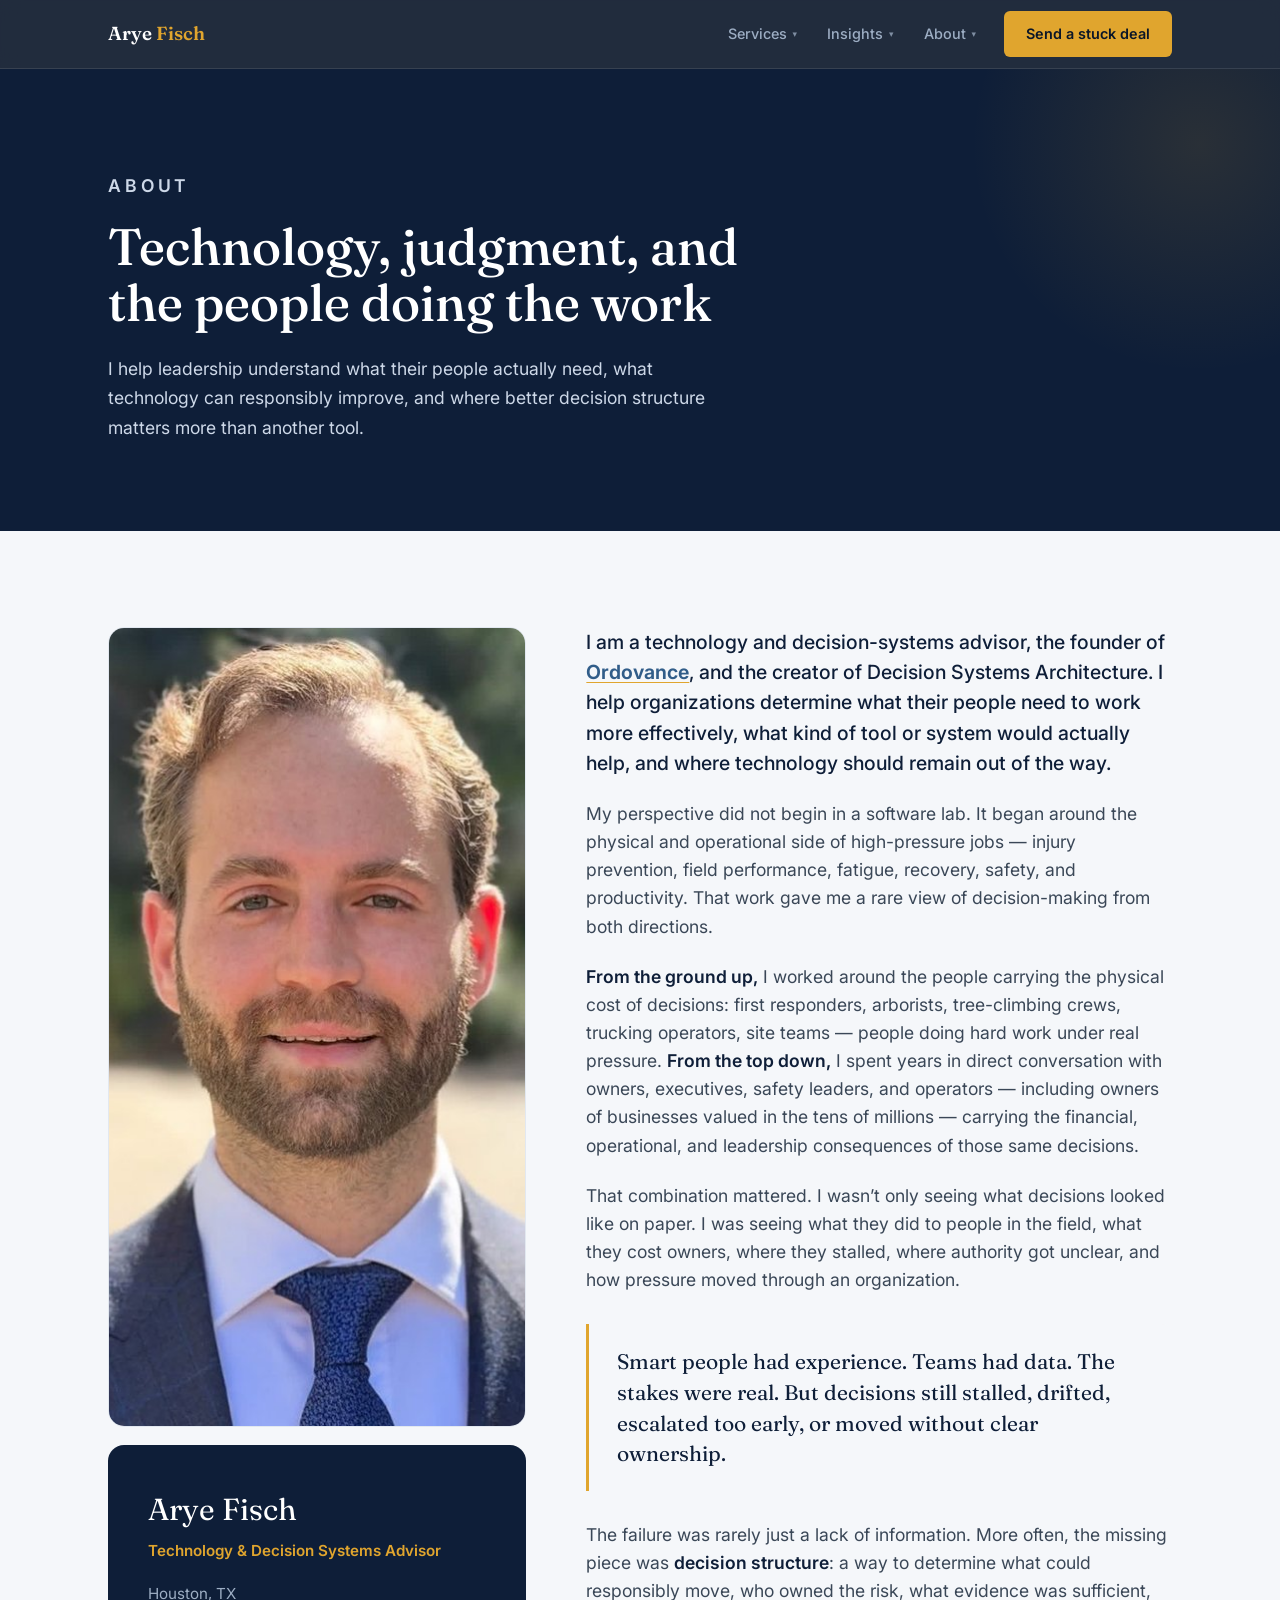
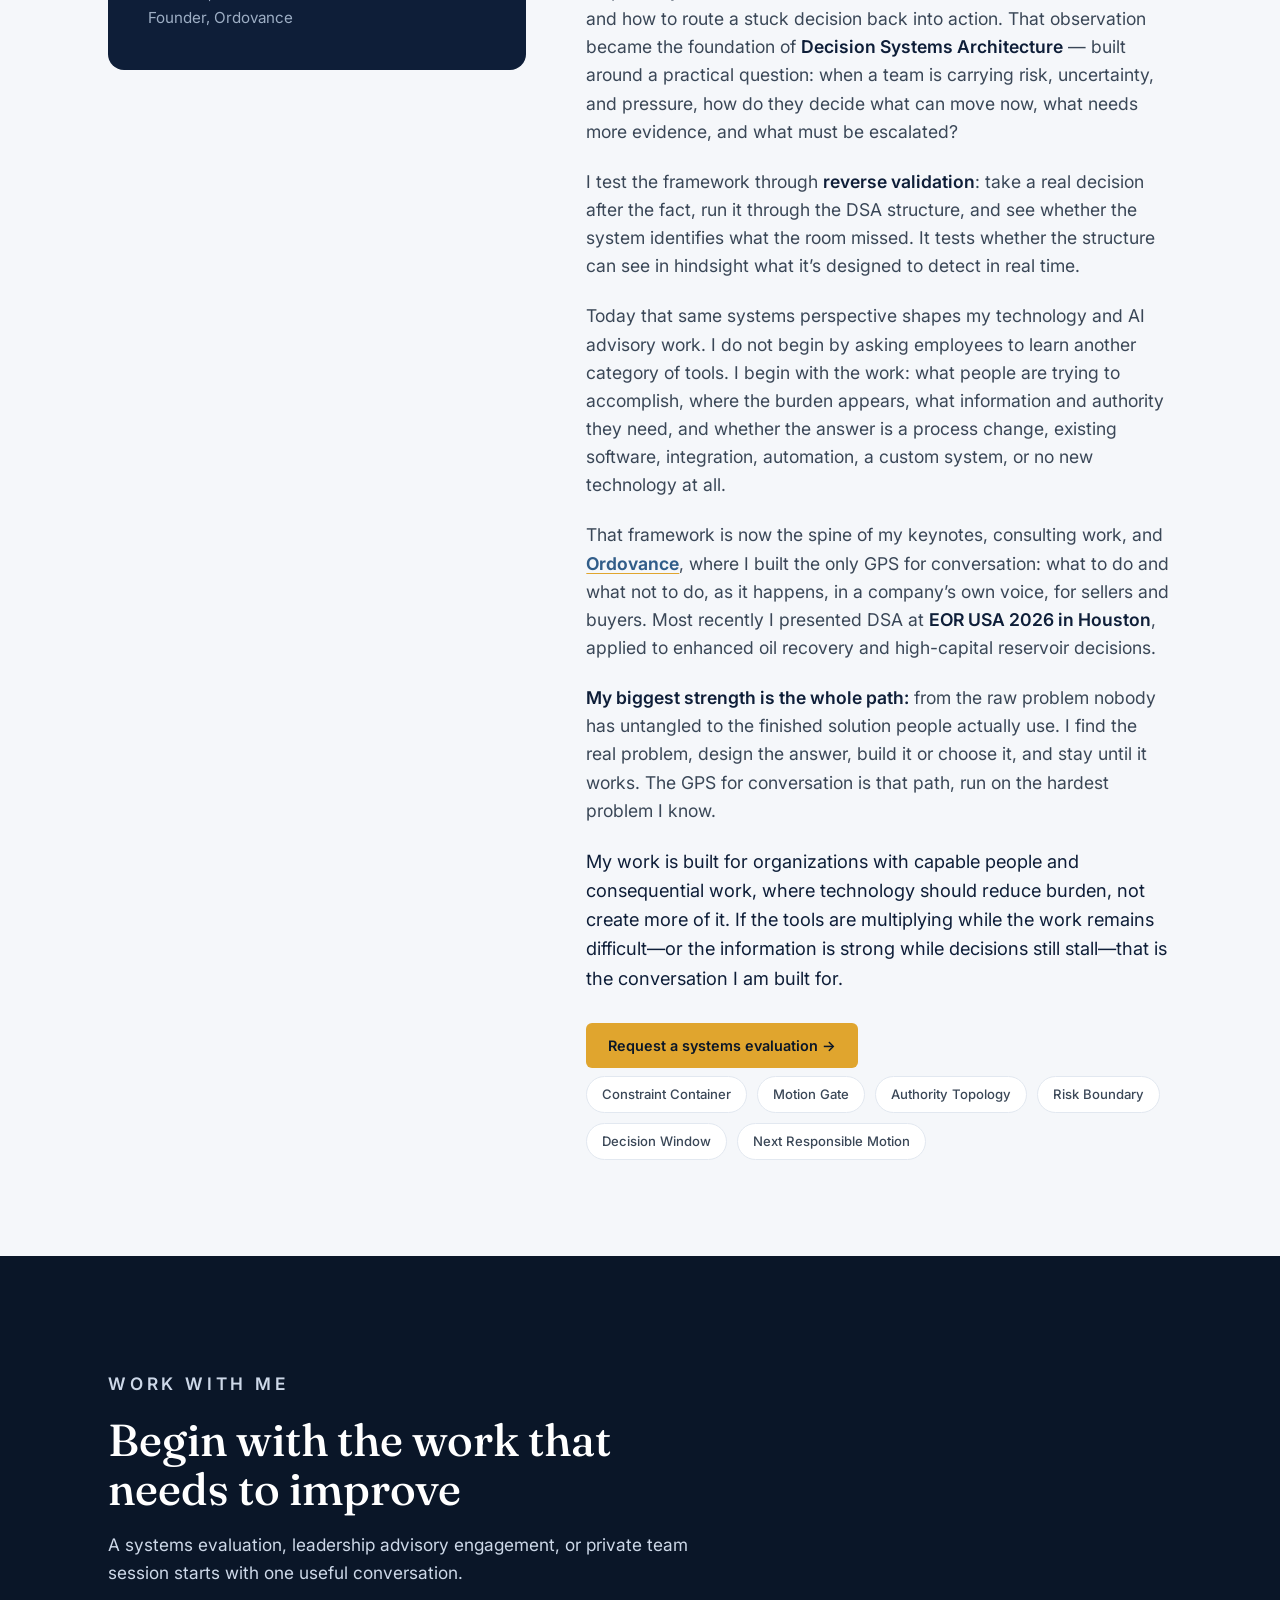
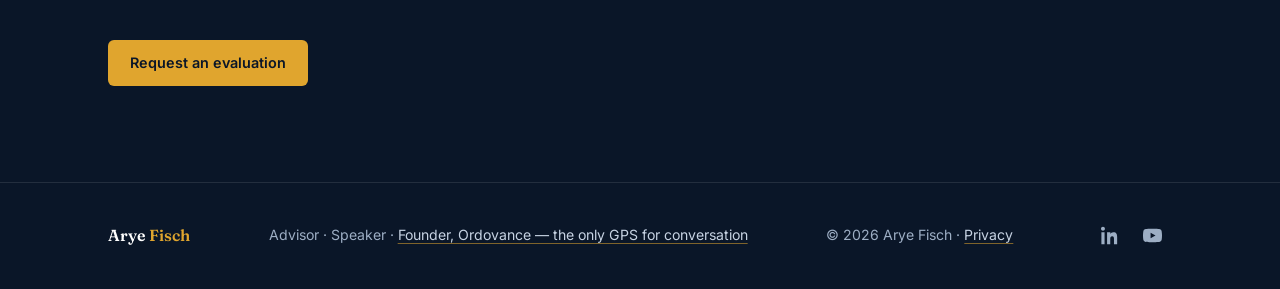
==== commit 4a79d631: "aryefisch.com: raw problem to finished solution, the only GPS for conversation, prices removed Co-Au" ====
--- a/about.html
+++ b/about.html
@@ -116,7 +116,9 @@
 
         <p>Today that same systems perspective shapes my technology and AI advisory work. I do not begin by asking employees to learn another category of tools. I begin with the work: what people are trying to accomplish, where the burden appears, what information and authority they need, and whether the answer is a process change, existing software, integration, automation, a custom system, or no new technology at all.</p>
 
-        <p>That framework is now the spine of my keynotes, certification courses, consulting work, and the Ordovance systems: <a href="https://studio.ordovance.com/">Game Studio</a> for learning, <a href="https://vantage.ordovance.com/">Vantage</a> for live decisions, and <a href="https://bearing.ordovance.com/">Bearing</a> for management and organizational memory. Most recently I presented DSA at <strong>EOR USA 2026 in Houston</strong>, applied to enhanced oil recovery and high-capital reservoir decisions.</p>
+        <p>That framework is now the spine of my keynotes, consulting work, and <a href="https://ordovance.com/">Ordovance</a>, where I built the only GPS for conversation: what to do and what not to do, as it happens, in a company’s own voice, for sellers and buyers. Most recently I presented DSA at <strong>EOR USA 2026 in Houston</strong>, applied to enhanced oil recovery and high-capital reservoir decisions.</p>
+
+        <p><strong>My biggest strength is the whole path:</strong> from the raw problem nobody has untangled to the finished solution people actually use. I find the real problem, design the answer, build it or choose it, and stay until it works. The GPS for conversation is that path, run on the hardest problem I know.</p>
 
         <p class="about-close">My work is built for organizations with capable people and consequential work, where technology should reduce burden, not create more of it. If the tools are multiplying while the work remains difficult—or the information is strong while decisions still stall—that is the conversation I am built for.</p>
 
@@ -137,7 +139,7 @@
 <footer>
   <div class="wrap foot">
     <span class="brand">Arye <span style="color:var(--amber)">Fisch</span></span>
-    <span>Technology &amp; Decision Systems Advisor · <a href="https://ordovance.com/">Founder, Ordovance</a></span>
+    <span>Advisor · Speaker · <a href="https://ordovance.com/">Founder, Ordovance — the only GPS for conversation</a></span>
     <span>© 2026 Arye Fisch · <a href="privacy.html">Privacy</a></span>
   <span class="foot-social"><a href="https://www.linkedin.com/in/aryefisch/" class="ic" aria-label="LinkedIn" target="_blank" rel="noopener"><svg viewBox="0 0 24 24"><path d="M4.98 3.5C4.98 4.88 3.87 6 2.5 6S0 4.88 0 3.5 1.12 1 2.5 1s2.48 1.12 2.48 2.5zM.5 8h4V23h-4V8zm7.5 0h3.8v2.05h.05c.53-1 1.83-2.05 3.77-2.05 4.03 0 4.78 2.65 4.78 6.1V23h-4v-6.6c0-1.57-.03-3.6-2.2-3.6-2.2 0-2.53 1.72-2.53 3.49V23h-4V8z"/></svg></a><a href="https://www.youtube.com/@AryeFisch" class="ic" aria-label="YouTube" target="_blank" rel="noopener"><svg viewBox="0 0 24 24"><path d="M23.5 6.2a3 3 0 0 0-2.1-2.1C19.5 3.5 12 3.5 12 3.5s-7.5 0-9.4.6A3 3 0 0 0 .5 6.2 31 31 0 0 0 0 12a31 31 0 0 0 .5 5.8 3 3 0 0 0 2.1 2.1c1.9.6 9.4.6 9.4.6s7.5 0 9.4-.6a3 3 0 0 0 2.1-2.1A31 31 0 0 0 24 12a31 31 0 0 0-.5-5.8zM9.6 15.6V8.4l6.2 3.6-6.2 3.6z"/></svg></a></span></div>
 </footer>
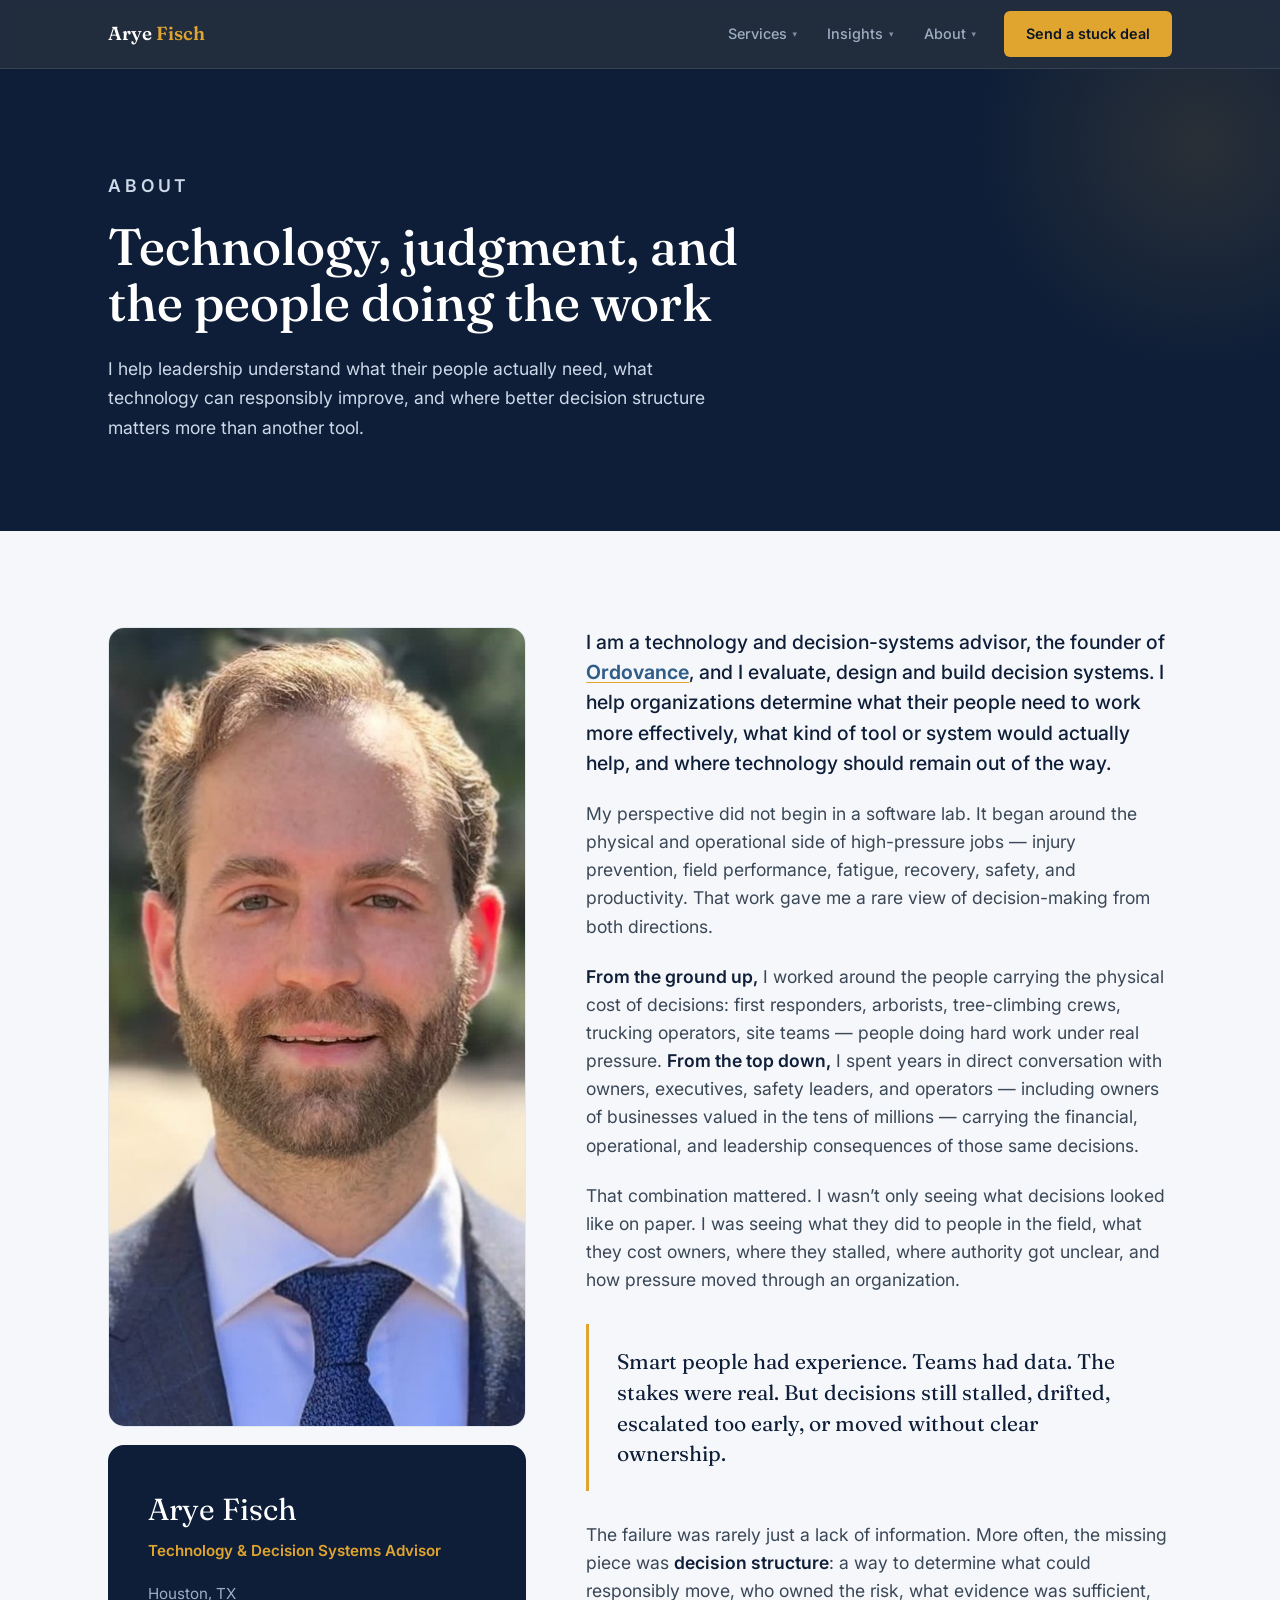
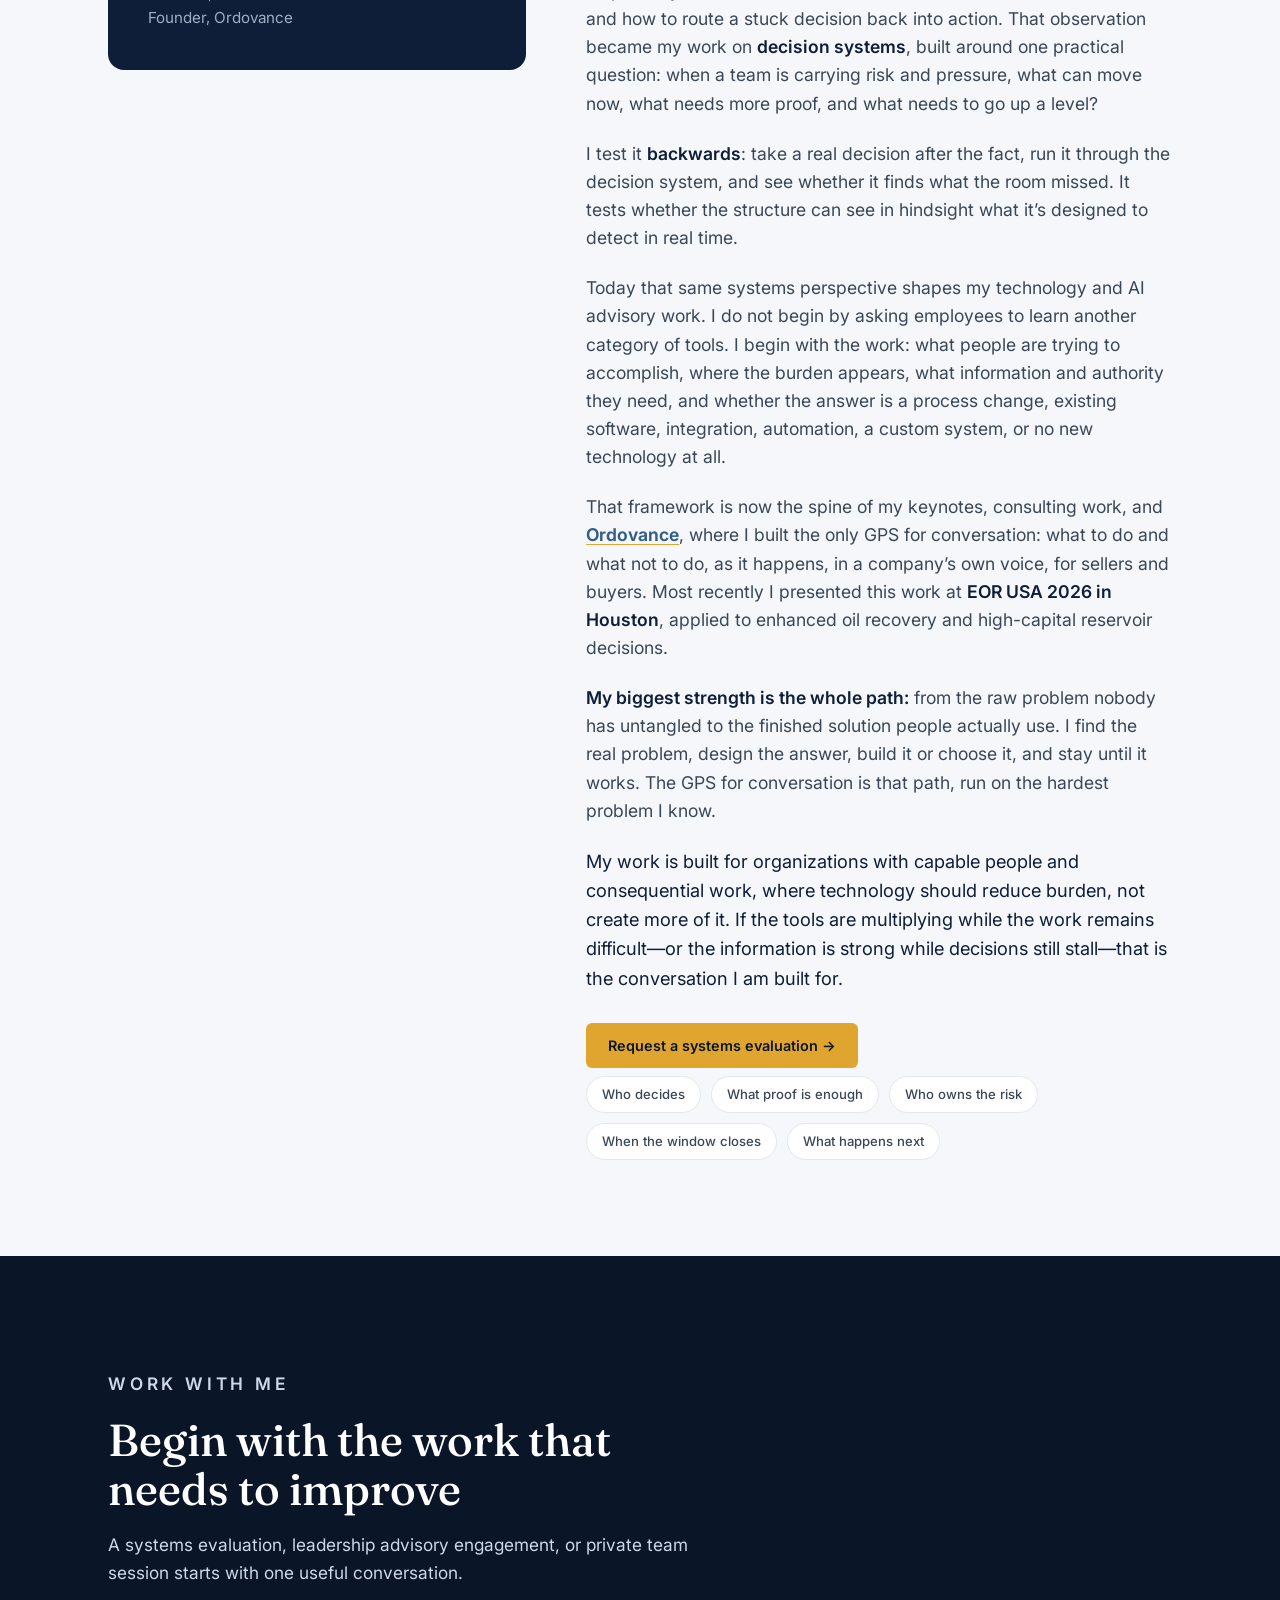
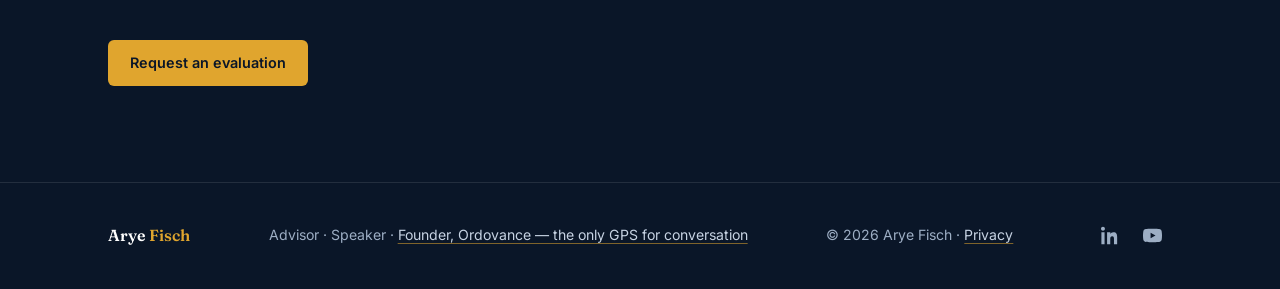
==== commit 3f102e40: "aryefisch.com: Decision Systems in plain words (drop Architecture, DSA and jargon) Co-Authored-By: C" ====
--- a/about.html
+++ b/about.html
@@ -5,7 +5,7 @@
 <meta charset="UTF-8" />
 <meta name="viewport" content="width=device-width, initial-scale=1.0" />
 <title>About Arye Fisch | Technology &amp; Decision Systems Advisor</title>
-<meta name="description" content="Arye Fisch is a Houston-based technology and decision-systems advisor, founder of Ordovance, and creator of Decision Systems Architecture." />
+<meta name="description" content="Arye Fisch is a Houston-based technology and decision-systems advisor, founder of Ordovance, and who evaluates, designs and builds decision systems." />
 <meta property="og:type" content="website" />
 <meta property="og:site_name" content="Arye Fisch" />
 <meta property="og:title" content="About Arye Fisch — Technology &amp; Decision Systems Advisor" />
@@ -92,7 +92,7 @@
   <div class="wrap">
     <div class="about-grid">
       <div class="about-aside">
-      <img class="about-photo" src="headshot.jpg" alt="Arye Fisch, Decision Systems Architect" width="600" height="800" loading="lazy" />
+      <img class="about-photo" src="headshot.jpg" alt="Arye Fisch" width="600" height="800" loading="lazy" />
       <div class="about-card">
         <div class="name">Arye Fisch</div>
         <div class="role">Technology &amp; Decision Systems Advisor</div>
@@ -100,7 +100,7 @@
       </div>
       </div>
       <div class="about-body">
-        <p class="about-lead">I am a technology and decision-systems advisor, the founder of <a href="https://ordovance.com/">Ordovance</a>, and the creator of Decision Systems Architecture. I help organizations determine what their people need to work more effectively, what kind of tool or system would actually help, and where technology should remain out of the way.</p>
+        <p class="about-lead">I am a technology and decision-systems advisor, the founder of <a href="https://ordovance.com/">Ordovance</a>, and I evaluate, design and build decision systems. I help organizations determine what their people need to work more effectively, what kind of tool or system would actually help, and where technology should remain out of the way.</p>
 
         <p>My perspective did not begin in a software lab. It began around the physical and operational side of high-pressure jobs — injury prevention, field performance, fatigue, recovery, safety, and productivity. That work gave me a rare view of decision-making from both directions.</p>
 
@@ -110,13 +110,13 @@
 
         <blockquote class="about-quote">Smart people had experience. Teams had data. The stakes were real. But decisions still stalled, drifted, escalated too early, or moved without clear ownership.</blockquote>
 
-        <p>The failure was rarely just a lack of information. More often, the missing piece was <strong>decision structure</strong>: a way to determine what could responsibly move, who owned the risk, what evidence was sufficient, and how to route a stuck decision back into action. That observation became the foundation of <strong>Decision Systems Architecture</strong> — built around a practical question: when a team is carrying risk, uncertainty, and pressure, how do they decide what can move now, what needs more evidence, and what must be escalated?</p>
+        <p>The failure was rarely just a lack of information. More often, the missing piece was <strong>decision structure</strong>: a way to determine what could responsibly move, who owned the risk, what evidence was sufficient, and how to route a stuck decision back into action. That observation became my work on <strong>decision systems</strong>, built around one practical question: when a team is carrying risk and pressure, what can move now, what needs more proof, and what needs to go up a level?</p>
 
-        <p>I test the framework through <strong>reverse validation</strong>: take a real decision after the fact, run it through the DSA structure, and see whether the system identifies what the room missed. It tests whether the structure can see in hindsight what it’s designed to detect in real time.</p>
+        <p>I test it <strong>backwards</strong>: take a real decision after the fact, run it through the decision system, and see whether it finds what the room missed. It tests whether the structure can see in hindsight what it’s designed to detect in real time.</p>
 
         <p>Today that same systems perspective shapes my technology and AI advisory work. I do not begin by asking employees to learn another category of tools. I begin with the work: what people are trying to accomplish, where the burden appears, what information and authority they need, and whether the answer is a process change, existing software, integration, automation, a custom system, or no new technology at all.</p>
 
-        <p>That framework is now the spine of my keynotes, consulting work, and <a href="https://ordovance.com/">Ordovance</a>, where I built the only GPS for conversation: what to do and what not to do, as it happens, in a company’s own voice, for sellers and buyers. Most recently I presented DSA at <strong>EOR USA 2026 in Houston</strong>, applied to enhanced oil recovery and high-capital reservoir decisions.</p>
+        <p>That framework is now the spine of my keynotes, consulting work, and <a href="https://ordovance.com/">Ordovance</a>, where I built the only GPS for conversation: what to do and what not to do, as it happens, in a company’s own voice, for sellers and buyers. Most recently I presented this work at <strong>EOR USA 2026 in Houston</strong>, applied to enhanced oil recovery and high-capital reservoir decisions.</p>
 
         <p><strong>My biggest strength is the whole path:</strong> from the raw problem nobody has untangled to the finished solution people actually use. I find the real problem, design the answer, build it or choose it, and stay until it works. The GPS for conversation is that path, run on the hardest problem I know.</p>
 
@@ -124,7 +124,7 @@
 
         <div class="about-cta"><a href="index.html#contact" class="btn btn-amber">Request a systems evaluation →</a></div>
 
-        <div class="vocab"><span>Constraint Container</span><span>Motion Gate</span><span>Authority Topology</span><span>Risk Boundary</span><span>Decision Window</span><span>Next Responsible Motion</span></div>
+        <div class="vocab"><span>Who decides</span><span>What proof is enough</span><span>Who owns the risk</span><span>When the window closes</span><span>What happens next</span></div>
       </div>
     </div>
   </div>
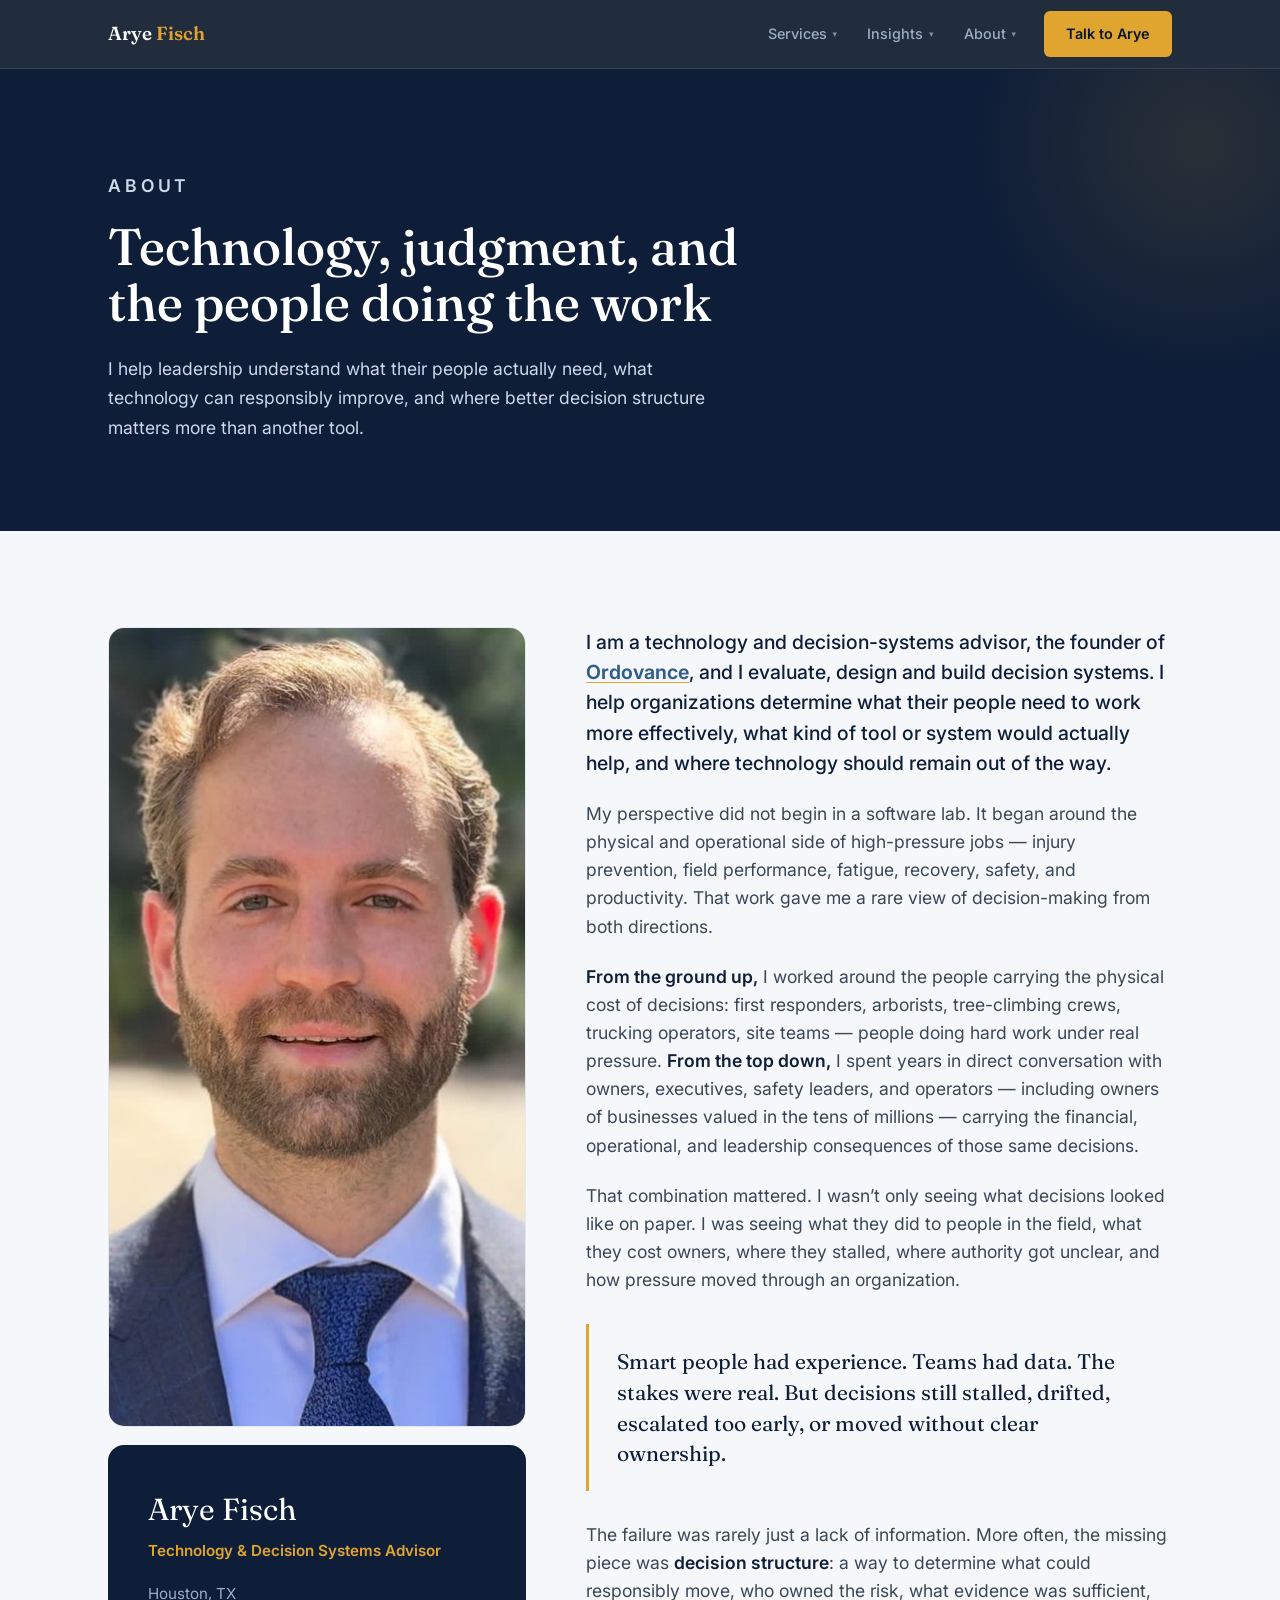
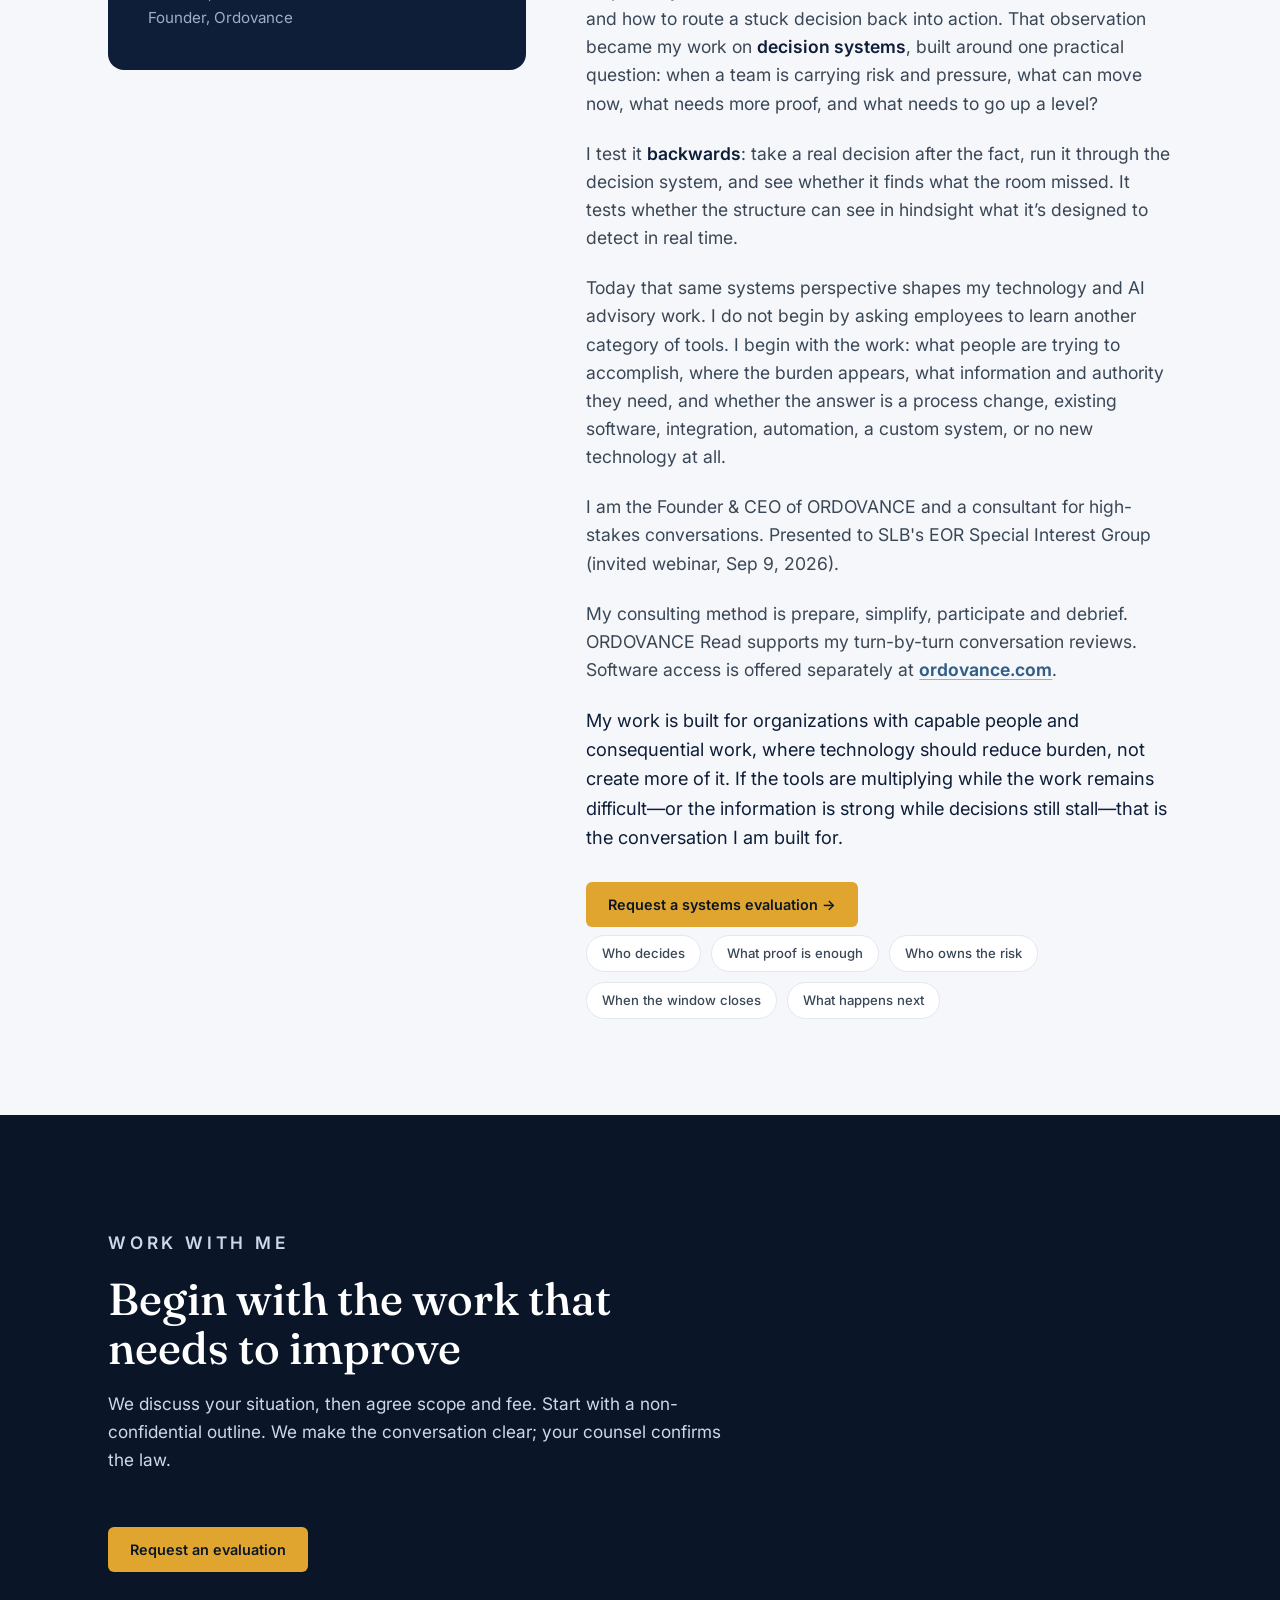
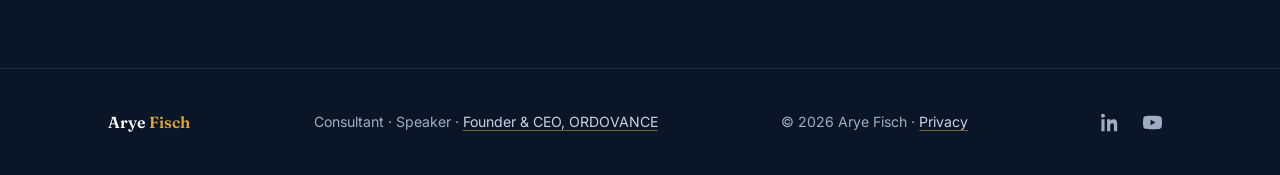
==== commit 53a27fb6: "Align consulting and ORDOVANCE Read public messaging" ====
--- a/about.html
+++ b/about.html
@@ -53,11 +53,11 @@
       <div class="menu-group">
         <button type="button" class="menu-trigger" aria-expanded="false" aria-haspopup="true">Services</button>
         <div class="menu-panel">
-          <a href="deal-reading.html">Deal Reading</a>
+          <a href="deal-reading.html">Conversation consulting</a>
           <a href="advisory.html">Advisory</a>
-          <a href="advisory.html#evaluation" class="menu-sub">Evaluation</a>
-          <a href="advisory.html#blueprint" class="menu-sub">Blueprint</a>
-          <a href="advisory.html#ongoing" class="menu-sub">Leadership Advisory</a>
+          <a href="advisory.html" class="menu-sub">Preparation</a>
+          <a href="advisory.html" class="menu-sub">Simplification</a>
+          <a href="advisory.html" class="menu-sub">Participation &amp; debrief</a>
         </div>
       </div>
       <div class="menu-group">
@@ -75,7 +75,7 @@
           <a href="https://ordovance.com" target="_blank" rel="noopener">Ordovance ↗</a>
         </div>
       </div>
-      <a href="mailto:arye@aryefisch.com?subject=A%20stuck%20deal" class="btn btn-amber nav-cta">Send a stuck deal</a>
+      <a href="mailto:arye@aryefisch.com?subject=An%20important%20conversation" class="btn btn-amber nav-cta">Talk to Arye</a>
     </nav>
   </div>
 </header>
@@ -116,9 +116,9 @@
 
         <p>Today that same systems perspective shapes my technology and AI advisory work. I do not begin by asking employees to learn another category of tools. I begin with the work: what people are trying to accomplish, where the burden appears, what information and authority they need, and whether the answer is a process change, existing software, integration, automation, a custom system, or no new technology at all.</p>
 
-        <p>That framework is now the spine of my keynotes, consulting work, and <a href="https://ordovance.com/">Ordovance</a>, where I built the only GPS for conversation: what to do and what not to do, as it happens, in a company’s own voice, for sellers and buyers. Most recently I presented this work at <strong>EOR USA 2026 in Houston</strong>, applied to enhanced oil recovery and high-capital reservoir decisions.</p>
+        <p>I am the Founder &amp; CEO of ORDOVANCE and a consultant for high-stakes conversations. Presented to SLB's EOR Special Interest Group (invited webinar, Sep 9, 2026).</p>
 
-        <p><strong>My biggest strength is the whole path:</strong> from the raw problem nobody has untangled to the finished solution people actually use. I find the real problem, design the answer, build it or choose it, and stay until it works. The GPS for conversation is that path, run on the hardest problem I know.</p>
+        <p>My consulting method is prepare, simplify, participate and debrief. ORDOVANCE Read supports my turn-by-turn conversation reviews. Software access is offered separately at <a href="https://ordovance.com/">ordovance.com</a>.</p>
 
         <p class="about-close">My work is built for organizations with capable people and consequential work, where technology should reduce burden, not create more of it. If the tools are multiplying while the work remains difficult—or the information is strong while decisions still stall—that is the conversation I am built for.</p>
 
@@ -132,14 +132,14 @@
 
 <section class="contact">
   <div class="wrap">
-    <div class="section-head on-dark"><p class="eyebrow">Work with me</p><h2>Begin with the work that needs to improve</h2><p>A systems evaluation, leadership advisory engagement, or private team session starts with one useful conversation.</p></div>
+    <div class="section-head on-dark"><p class="eyebrow">Work with me</p><h2>Begin with the work that needs to improve</h2><p>We discuss your situation, then agree scope and fee. Start with a non-confidential outline. We make the conversation clear; your counsel confirms the law.</p></div>
     <a href="index.html#contact" class="btn btn-amber">Request an evaluation</a>
   </div>
 </section>
 <footer>
   <div class="wrap foot">
     <span class="brand">Arye <span style="color:var(--amber)">Fisch</span></span>
-    <span>Advisor · Speaker · <a href="https://ordovance.com/">Founder, Ordovance — the only GPS for conversation</a></span>
+    <span>Consultant · Speaker · <a href="https://ordovance.com/">Founder &amp; CEO, ORDOVANCE</a></span>
     <span>© 2026 Arye Fisch · <a href="privacy.html">Privacy</a></span>
   <span class="foot-social"><a href="https://www.linkedin.com/in/aryefisch/" class="ic" aria-label="LinkedIn" target="_blank" rel="noopener"><svg viewBox="0 0 24 24"><path d="M4.98 3.5C4.98 4.88 3.87 6 2.5 6S0 4.88 0 3.5 1.12 1 2.5 1s2.48 1.12 2.48 2.5zM.5 8h4V23h-4V8zm7.5 0h3.8v2.05h.05c.53-1 1.83-2.05 3.77-2.05 4.03 0 4.78 2.65 4.78 6.1V23h-4v-6.6c0-1.57-.03-3.6-2.2-3.6-2.2 0-2.53 1.72-2.53 3.49V23h-4V8z"/></svg></a><a href="https://www.youtube.com/@AryeFisch" class="ic" aria-label="YouTube" target="_blank" rel="noopener"><svg viewBox="0 0 24 24"><path d="M23.5 6.2a3 3 0 0 0-2.1-2.1C19.5 3.5 12 3.5 12 3.5s-7.5 0-9.4.6A3 3 0 0 0 .5 6.2 31 31 0 0 0 0 12a31 31 0 0 0 .5 5.8 3 3 0 0 0 2.1 2.1c1.9.6 9.4.6 9.4.6s7.5 0 9.4-.6a3 3 0 0 0 2.1-2.1A31 31 0 0 0 24 12a31 31 0 0 0-.5-5.8zM9.6 15.6V8.4l6.2 3.6-6.2 3.6z"/></svg></a></span></div>
 </footer>
